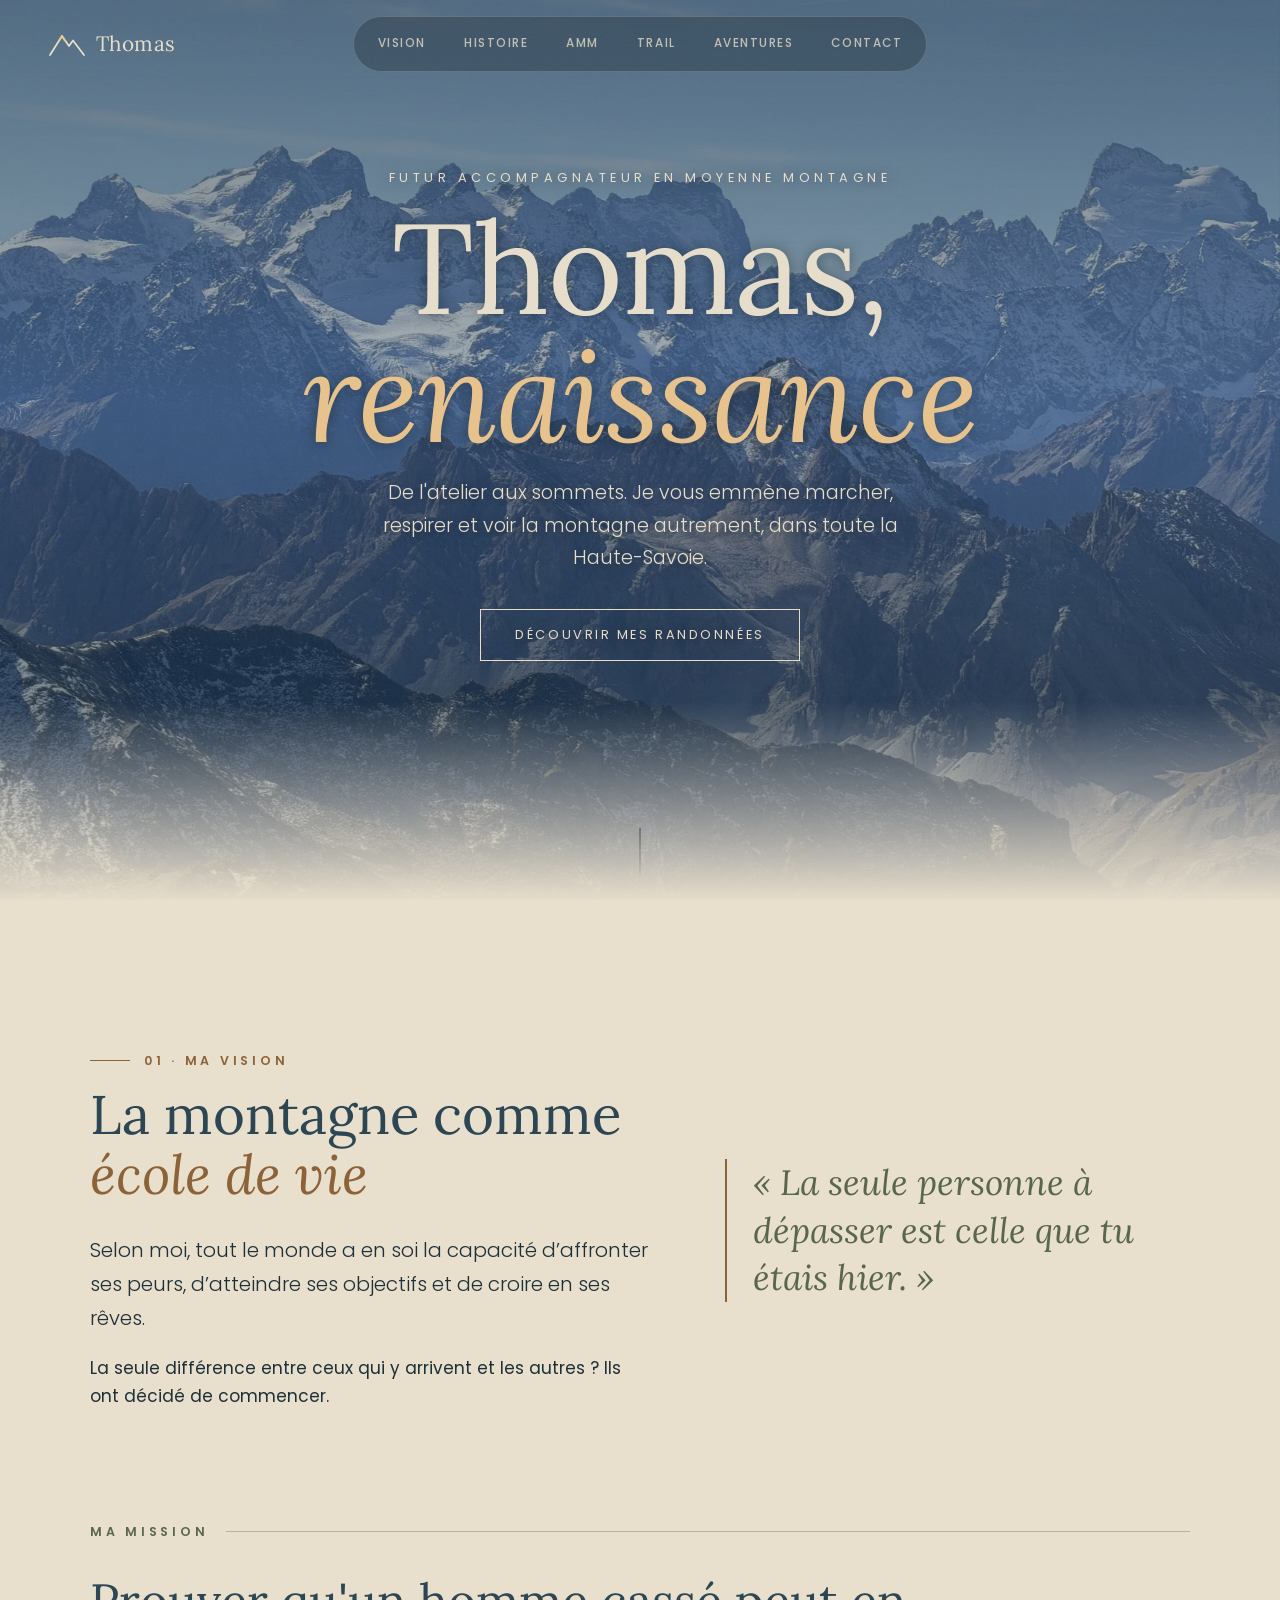
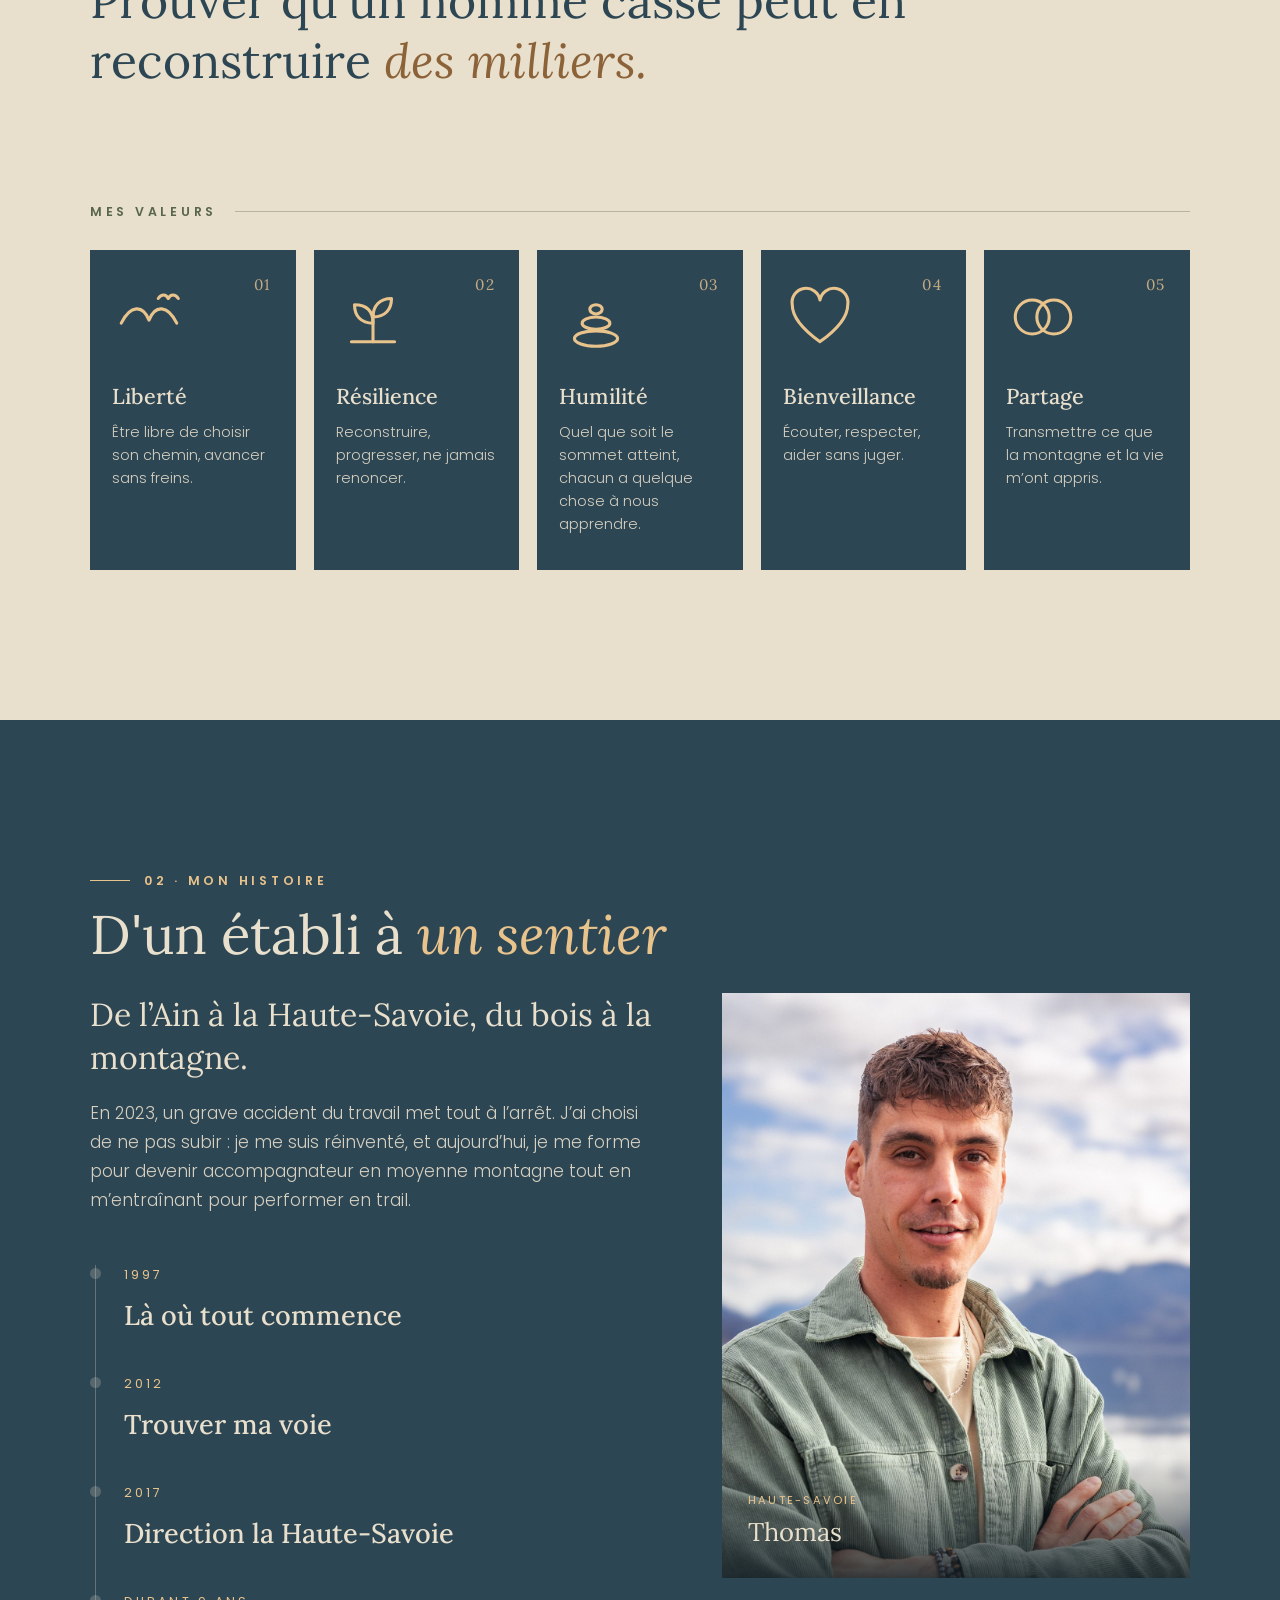
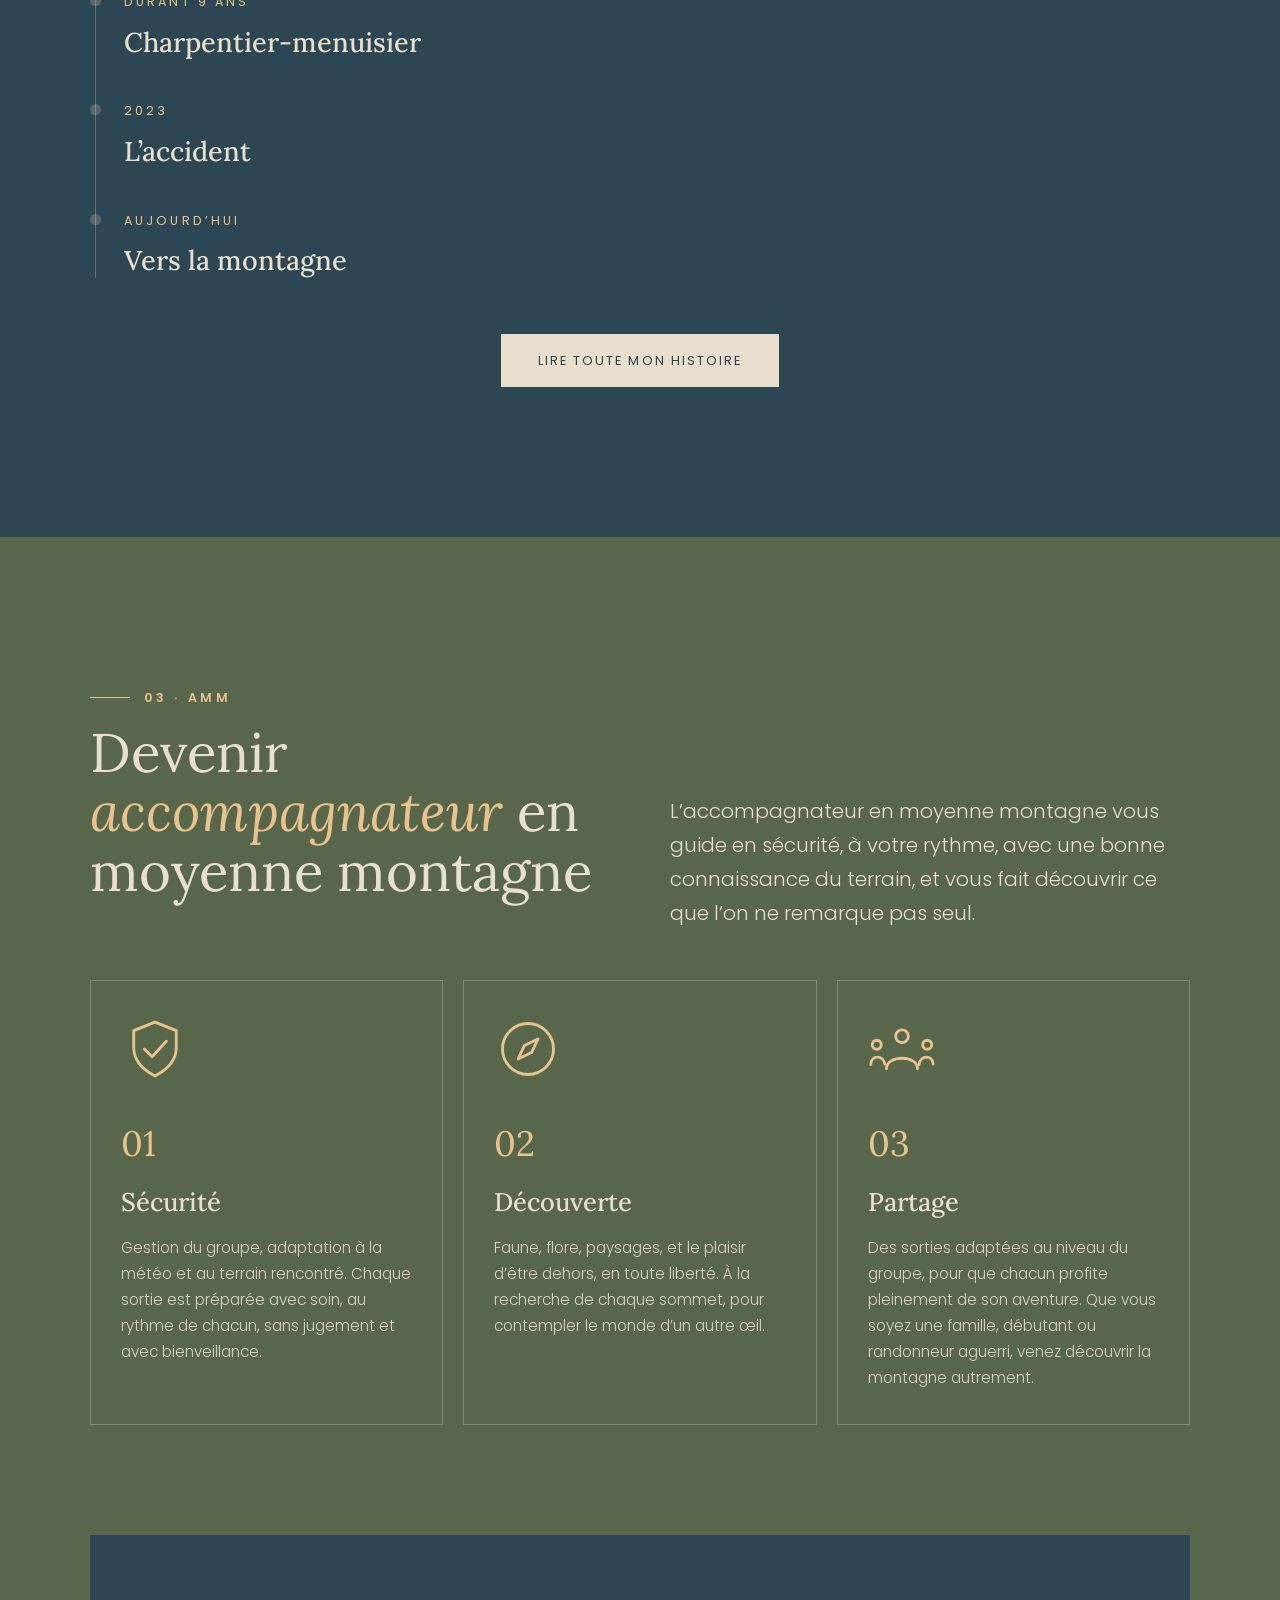
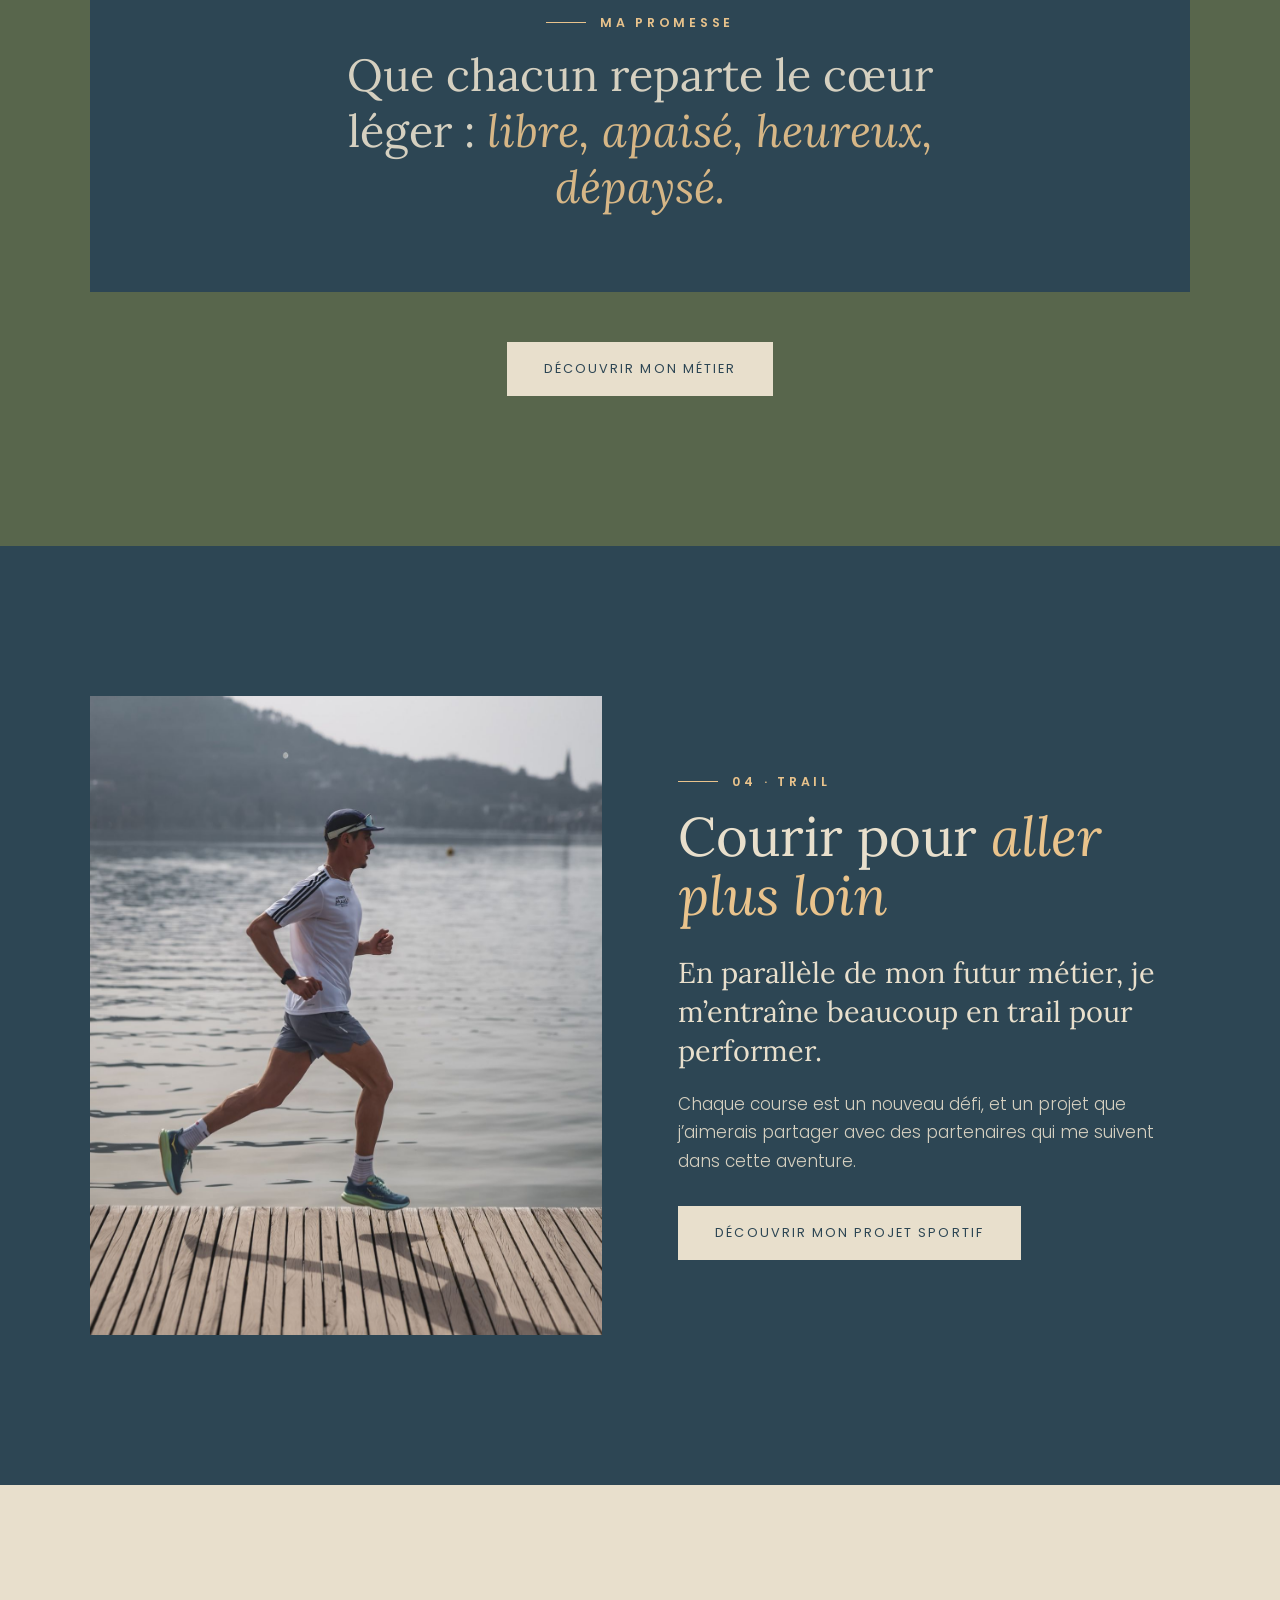
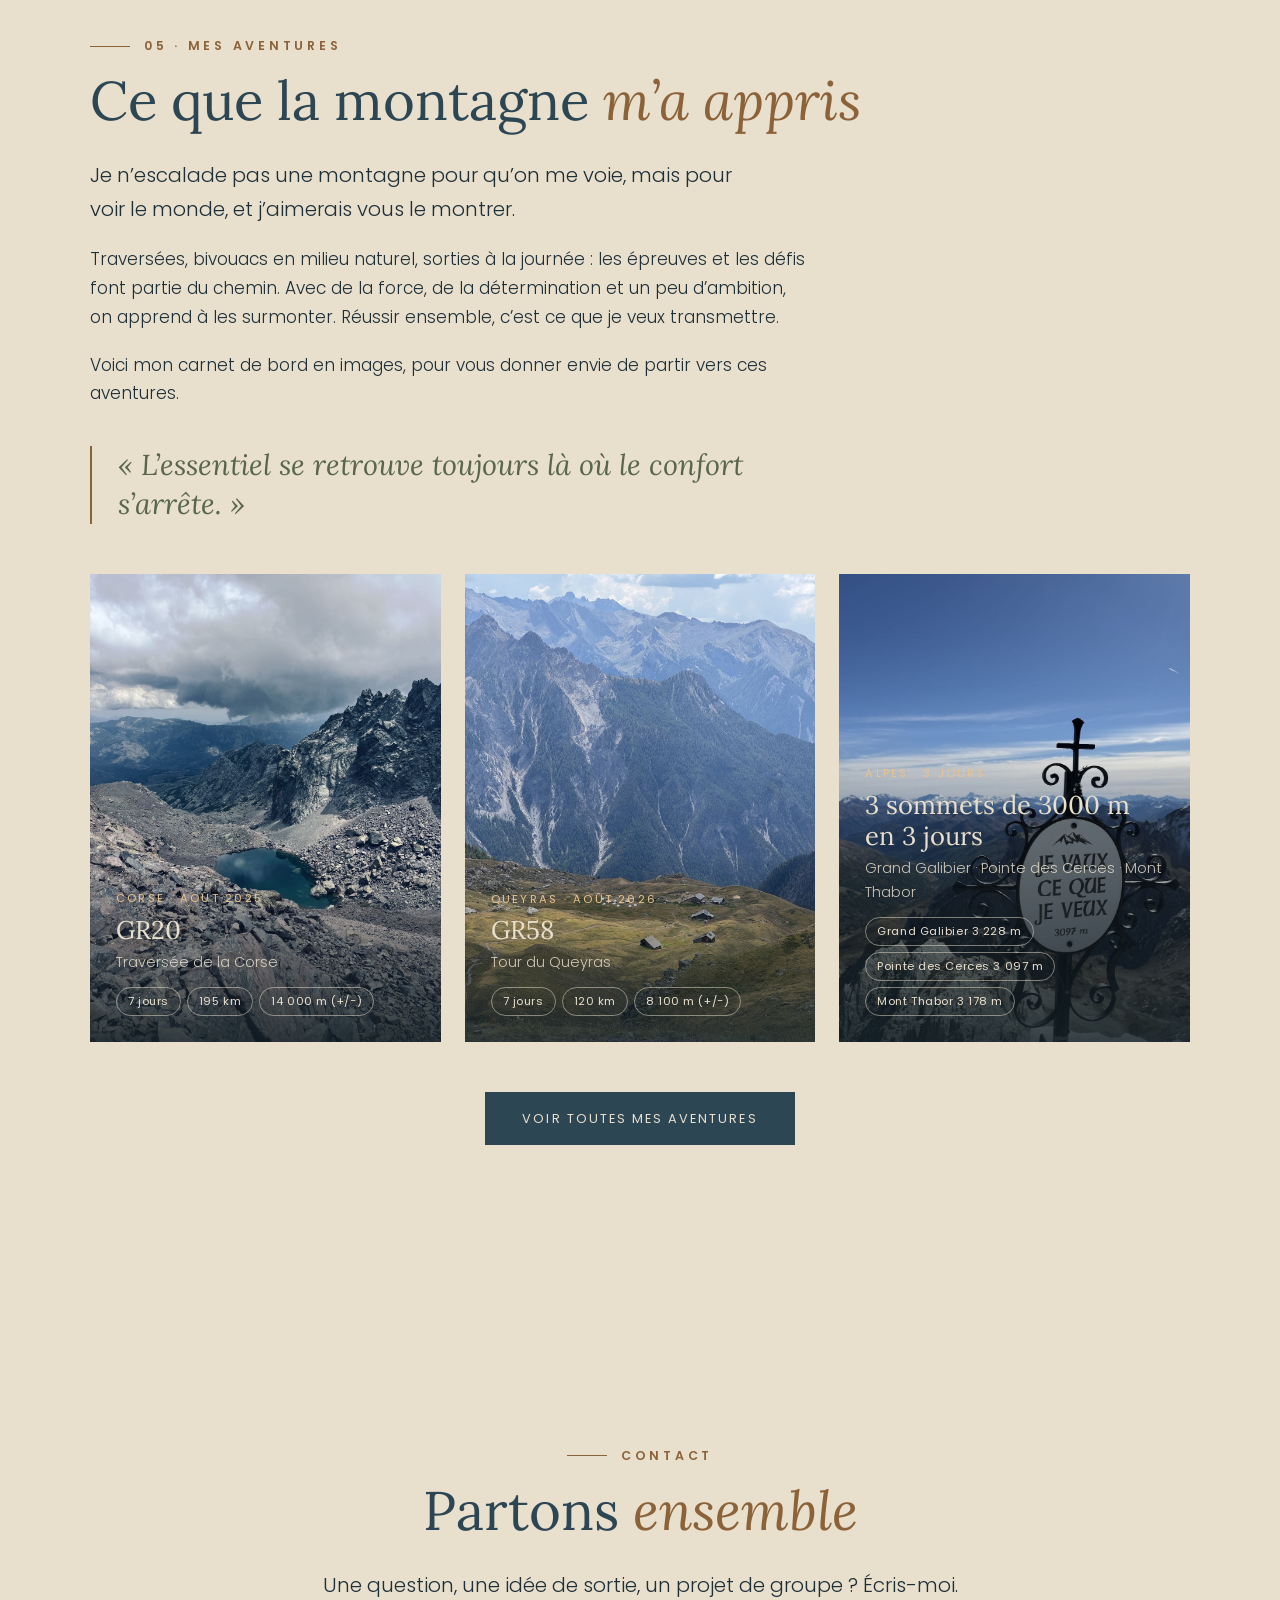
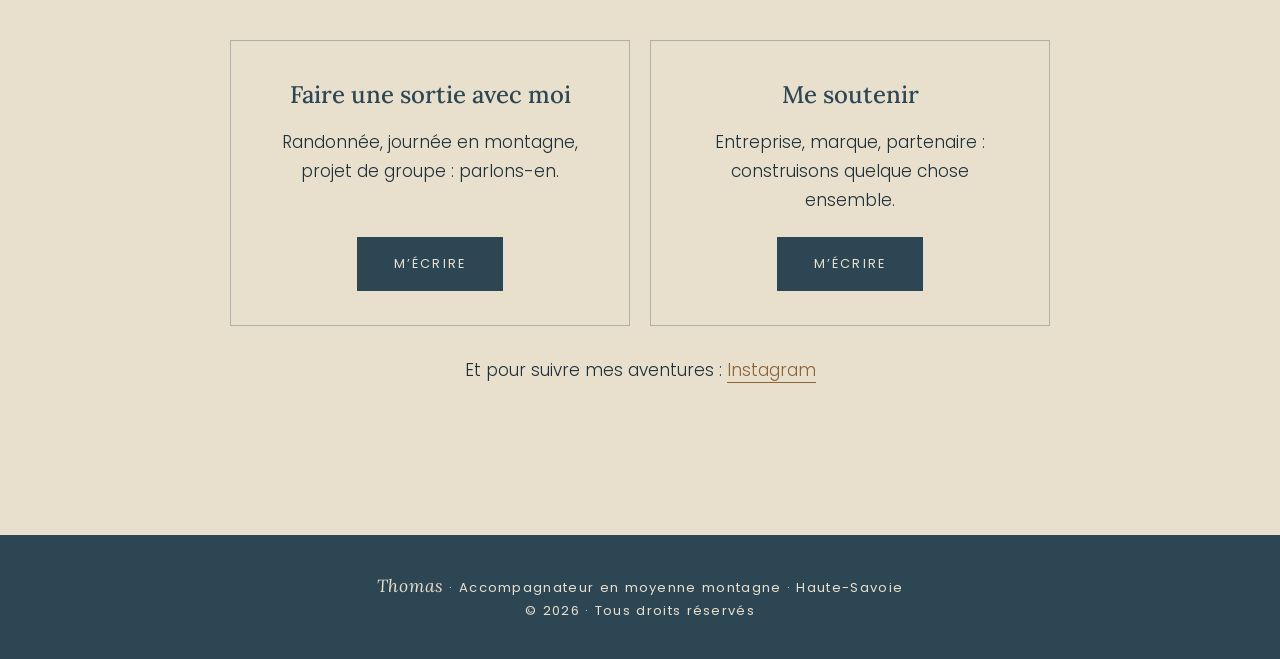
==== index.html @ 1a727921 "Titre étape 1997 : Là où tout commence Co-Authored-By: Claude Sonnet 5.5 <noreply@anthropic.com> Cla" ====
<!doctype html>
<html lang="fr">
<head>
<meta charset="utf-8">
<meta name="viewport" content="width=device-width, initial-scale=1">
<title>Thomas — Accompagnateur en moyenne montagne</title>
<meta name="description" content="Thomas, futur accompagnateur en moyenne montagne en Haute-Savoie. Randonnées, aventures et renaissance.">
<link rel="preconnect" href="https://fonts.googleapis.com">
<link rel="preconnect" href="https://fonts.gstatic.com" crossorigin>
<link href="https://fonts.googleapis.com/css2?family=Lora:ital,wght@0,400;0,500;1,400&family=Poppins:wght@300;400;500;600&display=swap" rel="stylesheet">
<link rel="stylesheet" href="css/style.css">
</head>
<body>

<!-- ============ MENU / SOMMAIRE ============ -->
<nav id="nav">
  <a href="#accueil" class="logo" aria-label="Thomas, retour à l'accueil">
    <svg viewBox="0 0 38 28" fill="none" stroke="currentColor" stroke-width="1.8" stroke-linecap="round" stroke-linejoin="round" aria-hidden="true">
      <path d="M2 25 L14 6 L21 16 L25 10.5 L36 25"/>
      <path class="tip" d="M11.4 10.2 L14 6 L16.6 10.2"/>
    </svg>
    <span>Thomas</span>
  </a>
  <button class="burger" id="burger" aria-label="Menu"><span></span><span></span><span></span></button>
  <ul class="menu" id="menu">
    <li><a href="#vision" data-section="vision">Vision</a></li>
    <li><a href="histoire.html" data-section="histoire">Histoire</a></li>
    <li><a href="amm.html" data-section="projet">AMM</a></li>
    <li><a href="trail.html" data-section="trail">Trail</a></li>
    <li><a href="aventures.html" data-section="aventures">Aventures</a></li>
    <li><a href="#contact" data-section="contact">Contact</a></li>
    <li class="peak" id="peak" aria-hidden="true"></li>
  </ul>
</nav>

<!-- ============ ACCUEIL ============ -->
<header class="hero" id="accueil">
  <!-- Photo de fond. Pour une vidéo à la place : remplace la ligne <img> par
       <video class="hero-media" src="assets/videos/hero.mp4" autoplay muted loop playsinline></video> -->
  <img class="hero-media" id="heroMedia" src="assets/images/hero.jpg" alt="Panorama de montagnes enneigées sous un ciel clair">
  <div class="hero-veil"></div>

  <div class="hero-text">
    <span class="kicker">Futur Accompagnateur en moyenne montagne</span>
    <h1>Thomas,<br><em>renaissance</em></h1>
    <p class="sub">De l'atelier aux sommets. Je vous emmène marcher, respirer et voir la montagne autrement, dans toute la Haute-Savoie.</p>
    <a href="#projet" class="cta">Découvrir mes randonnées</a>
  </div>
  <div class="scroll-hint"></div>
</header>

<!-- ============ MA VISION ============ -->
<section id="vision">
  <div class="wrap">

    <!-- Introduction + devise -->
    <div class="vision-grid">
      <div class="reveal">
        <div class="eyebrow">01 · Ma vision</div>
        <h2>La montagne comme <em>école de vie</em></h2>
        <p class="lead">Selon moi, tout le monde a en soi la capacité d’affronter ses peurs, d’atteindre ses objectifs et de croire en ses rêves.</p>
        <p>La seule différence entre ceux qui y arrivent et les autres ? Ils ont décidé de commencer.</p>
      </div>
      <div class="reveal">
        <p class="quote">«&nbsp;La seule personne à dépasser est celle que tu étais hier.&nbsp;»</p>
        <!-- Ancienne citation, mise de côté (à remettre si tu veux) :
             «&nbsp;Le lâche ne commence jamais, le faible ne termine jamais et le gagnant n’abandonne jamais.&nbsp;» -->
      </div>
    </div>

    <!-- Ma mission -->
    <h3 class="sub-title reveal"><span>Ma mission</span></h3>
    <p class="mission-1 reveal">Prouver qu'un homme cassé peut en reconstruire <em>des milliers.</em></p>

    <!-- Mes valeurs -->
    <h3 class="sub-title reveal"><span>Mes valeurs</span></h3>
        <div class="valeurs">
      <div class="valeur v-liberte reveal"><span class="v-num">01</span><svg class="v-icon" viewBox="0 0 48 48" fill="none" stroke="currentColor" stroke-width="2" stroke-linecap="round" stroke-linejoin="round" aria-hidden="true"><path pathLength="1" d="M6 28 C12 16 20 16 24 26 C28 16 36 16 42 28"/><path pathLength="1" d="M30 12 C32 9 35 9 36.5 12 C38 9 41 9 43 12"/></svg><b>Liberté</b><p>Être libre de choisir son chemin, avancer sans freins.</p></div>
      <div class="valeur v-resilience reveal"><span class="v-num">02</span><svg class="v-icon" viewBox="0 0 48 48" fill="none" stroke="currentColor" stroke-width="2" stroke-linecap="round" stroke-linejoin="round" aria-hidden="true"><path pathLength="1" d="M10 40 H38"/><path pathLength="1" d="M24 40 V22"/><path pathLength="1" d="M24 28 C16 28 12 23 12 16 C20 16 24 20 24 28"/><path pathLength="1" d="M24 24 C24 17 28 12 36 12 C36 19 32 24 24 24"/></svg><b>Résilience</b><p>Reconstruire, progresser, ne jamais renoncer.</p></div>
      <div class="valeur v-humilite reveal"><span class="v-num">03</span><svg class="v-icon" viewBox="0 0 48 48" fill="none" stroke="currentColor" stroke-width="2" stroke-linecap="round" stroke-linejoin="round" aria-hidden="true"><path pathLength="1" d="M10 38 a14 5 0 1 0 28 0 a14 5 0 1 0 -28 0"/><path pathLength="1" d="M15 28 a9 4 0 1 0 18 0 a9 4 0 1 0 -18 0"/><path pathLength="1" d="M20 19 a4 3 0 1 0 8 0 a4 3 0 1 0 -8 0"/></svg><b>Humilité</b><p>Quel que soit le sommet atteint, chacun a quelque chose à nous apprendre.</p></div>
      <div class="valeur v-bienveillance reveal"><span class="v-num">04</span><svg class="v-icon" viewBox="0 0 48 48" fill="none" stroke="currentColor" stroke-width="2" stroke-linecap="round" stroke-linejoin="round" aria-hidden="true"><path pathLength="1" d="M24 40 C10 30 6 22 6 16 A9 9 0 0 1 24 13 A9 9 0 0 1 42 16 C42 22 38 30 24 40 Z"/></svg><b>Bienveillance</b><p>Écouter, respecter, aider sans juger.</p></div>
      <div class="valeur v-partage reveal"><span class="v-num">05</span><svg class="v-icon" viewBox="0 0 48 48" fill="none" stroke="currentColor" stroke-width="2" stroke-linecap="round" stroke-linejoin="round" aria-hidden="true"><path pathLength="1" d="M6 24 a11 11 0 1 0 22 0 a11 11 0 1 0 -22 0"/><path pathLength="1" d="M20 24 a11 11 0 1 0 22 0 a11 11 0 1 0 -22 0"/></svg><b>Partage</b><p>Transmettre ce que la montagne et la vie m’ont appris.</p></div>
    </div>

  </div>
</section>

<!-- ============ MON HISTOIRE ============ -->
<section id="histoire">
  <div class="wrap">
    <div class="reveal">
      <div class="eyebrow">02 · Mon histoire</div>
      <h2>D'un établi à <em>un sentier</em></h2>
    </div>
    <div class="hist-grid hist-intro-grid">
      <div>
      <div class="hist-intro reveal">
        <p class="lead">De l’Ain à la Haute-Savoie, du bois à la montagne.</p>
        <p>En 2023, un grave accident du travail met tout à l’arrêt. J’ai choisi de ne pas subir : je me suis réinventé, et aujourd’hui, je me forme pour devenir accompagnateur en moyenne montagne tout en m’entraînant pour performer en trail.</p>
      </div>
    <div class="timeline compact" id="timeline">
      <div class="tl-line" aria-hidden="true"><span class="tl-fill" id="tlFill"></span><span class="tl-orb" id="tlOrb"></span></div>
      <div class="step reveal"><span class="date">1997</span><h3>Là où tout commence</h3></div>
      <div class="step reveal"><span class="date">2012</span><h3>Trouver ma voie</h3></div>
      <div class="step reveal"><span class="date">2017</span><h3>Direction la Haute-Savoie</h3></div>
      <div class="step reveal"><span class="date">Durant 9 ans</span><h3>Charpentier-menuisier</h3></div>
      <div class="step reveal"><span class="date">2023</span><h3>L’accident</h3></div>
      <div class="step reveal"><span class="date">Aujourd’hui</span><h3>Vers la montagne</h3></div>
    </div>
      </div>
      <div class="reveal">
        <div class="card c1" style="aspect-ratio:4/5;cursor:default">
          <div class="ph c1"><img src="assets/images/portrait.jpg" alt="Portrait de Thomas, bras croisés, avec les montagnes en arrière-plan" loading="lazy"></div>
          <div class="info"><small>Haute-Savoie</small><h3>Thomas</h3></div>
        </div>
      </div>
    </div>

    <div class="section-cta reveal"><a class="btn light" href="histoire.html">Lire toute mon histoire</a></div>
  </div>
</section>

<!-- ============ MON PROJET AMM ============ -->
<section id="projet">
  <div class="wrap">
    <div class="projet-top">
      <div class="reveal">
        <div class="eyebrow">03 · AMM</div>
        <h2>Devenir <em>accompagnateur</em> en moyenne montagne</h2>
      </div>
      <p class="reveal lead">L’accompagnateur en moyenne montagne vous guide en sécurité, à votre rythme, avec une bonne connaissance du terrain, et vous fait découvrir ce que l’on ne remarque pas seul.</p>
    </div>
    <div class="pillars">
      <div class="pillar p-securite reveal"><svg class="p-icon" viewBox="0 0 48 48" fill="none" stroke="currentColor" stroke-width="2" stroke-linecap="round" stroke-linejoin="round" aria-hidden="true"><path pathLength="1" d="M24 5 L39 11 V23 C39 33 32 39 24 43 C16 39 9 33 9 23 V11 Z"/><path pathLength="1" d="M16.5 24 L22 29.5 L32 18.5"/></svg><b>01</b><h3>Sécurité</h3><p>Gestion du groupe, adaptation à la météo et au terrain rencontré. Chaque sortie est préparée avec soin, au rythme de chacun, sans jugement et avec bienveillance.</p></div>
      <div class="pillar p-decouverte reveal"><svg class="p-icon" viewBox="0 0 48 48" fill="none" stroke="currentColor" stroke-width="2" stroke-linecap="round" stroke-linejoin="round" aria-hidden="true"><path pathLength="1" d="M6 24 a18 18 0 1 0 36 0 a18 18 0 1 0 -36 0"/><g class="needle"><path pathLength="1" d="M31 17 L26.5 26.5 L17 31 L21.5 21.5 Z"/></g></svg><b>02</b><h3>Découverte</h3><p>Faune, flore, paysages, et le plaisir d’être dehors, en toute liberté. À la recherche de chaque sommet, pour contempler le monde d’un autre œil.</p></div>
      <div class="pillar p-partage reveal"><svg class="p-icon" viewBox="0 0 48 48" fill="none" stroke="currentColor" stroke-width="2" stroke-linecap="round" stroke-linejoin="round" aria-hidden="true"><path pathLength="1" class="side l" d="M3 21 a3.2 3.2 0 1 0 6.4 0 a3.2 3.2 0 1 0 -6.4 0"/><path pathLength="1" class="side l" d="M2 35 C2 28 11 28 12 35"/><path pathLength="1" class="side r" d="M38.6 21 a3.2 3.2 0 1 0 6.4 0 a3.2 3.2 0 1 0 -6.4 0"/><path pathLength="1" class="side r" d="M36 35 C37 28 46 28 46 35"/><path pathLength="1" d="M19.5 15 a4.5 4.5 0 1 0 9 0 a4.5 4.5 0 1 0 -9 0"/><path pathLength="1" d="M13 38 C13 28 35 28 35 38"/></svg><b>03</b><h3>Partage</h3><p>Des sorties adaptées au niveau du groupe, pour que chacun profite pleinement de son aventure. Que vous soyez une famille, débutant ou randonneur aguerri, venez découvrir la montagne autrement.</p></div>
    </div>

    <!-- Ma promesse (une phrase ; version complète sur la page AMM) -->
    <div class="promesse reveal">
      <div class="eyebrow">Ma promesse</div>
      <p class="promesse-lead">Que chacun reparte le cœur léger : <em>libre, apaisé, heureux, dépaysé.</em></p>
    </div>

    <div class="section-cta reveal"><a class="btn light" href="amm.html">Découvrir mon métier</a></div>
  </div>
</section>

<!-- ============ TRAIL ============ -->
<section id="trail">
  <div class="wrap trail-grid">
    <div class="trail-photo reveal">
      <div class="ph c2"><img src="assets/images/trail-ponton-clair.jpg" alt="Thomas court sur un ponton au bord du lac d’Annecy" loading="lazy" style="object-position:50% 40%"></div>
    </div>
    <div class="trail-text reveal">
      <div class="eyebrow">04 · Trail</div>
      <h2>Courir pour <em>aller plus loin</em></h2>
      <!-- ✏️ Titre et texte provisoires : à remplacer par tes mots -->
      <p class="lead">En parallèle de mon futur métier, je m’entraîne beaucoup en trail pour performer.</p>
      <p>Chaque course est un nouveau défi, et un projet que j’aimerais partager avec des partenaires qui me suivent dans cette aventure.</p>
      <a class="btn light" href="trail.html">Découvrir mon projet sportif</a>
    </div>
  </div>
</section>

<!-- ============ MES AVENTURES ============ -->
<section id="aventures">
  <div class="wrap">
    <div class="reveal">
      <div class="eyebrow">05 · Mes aventures</div>
      <h2>Ce que la montagne <em>m’a appris</em></h2>
      <p class="lead">Je n’escalade pas une montagne pour qu’on me voie, mais pour voir le monde, et j’aimerais vous le montrer.</p>
      <p class="adv-text">Traversées, bivouacs en milieu naturel, sorties à la journée : les épreuves et les défis font partie du chemin. Avec de la force, de la détermination et un peu d’ambition, on apprend à les surmonter. Réussir ensemble, c’est ce que je veux transmettre.</p>
      <p class="adv-text">Voici mon carnet de bord en images, pour vous donner envie de partir vers ces aventures.</p>
      <p class="quote adv-quote">«&nbsp;L’essentiel se retrouve toujours là où le confort s’arrête.&nbsp;»</p>
    </div>
    <!-- Les 3 aventures phares (les autres sont sur la page « Toutes mes aventures ») -->
    <div class="cards">
      <a class="card reveal" href="aventures/gr20.html" data-type="itinerance">
        <div class="ph c1"><img src="assets/images/aventures/gr20/couverture.jpg" alt="GR20" loading="lazy" style="object-position:50% 45%"></div>
        <div class="info"><small>Corse · août 2025</small><h3>GR20</h3><p>Traversée de la Corse</p><div class="chips"><span>7 jours</span><span>195 km</span><span>14 000 m (+/−)</span></div></div>
      </a>
      <a class="card reveal" href="aventures/gr58.html" data-type="itinerance">
        <div class="ph c2"><img src="assets/images/aventures/gr58/couverture.jpg" alt="GR58" loading="lazy" style="object-position:50% 55%"></div>
        <div class="info"><small>Queyras · août 2026</small><h3>GR58</h3><p>Tour du Queyras</p><div class="chips"><span>7 jours</span><span>120 km</span><span>8 100 m (+/−)</span></div></div>
      </a>
      <a class="card reveal" href="aventures/3-sommets.html" data-type="sommets">
        <div class="ph c3"><img src="assets/images/aventures/3-sommets/couverture.jpg" alt="3 sommets de 3000 m en 3 jours" loading="lazy" style="object-position:50% 38%"></div>
        <div class="info"><small>Alpes · 3 jours</small><h3>3 sommets de 3000 m en 3 jours</h3><p>Grand Galibier · Pointe des Cerces · Mont Thabor</p><div class="chips"><span>Grand Galibier 3 228 m</span><span>Pointe des Cerces 3 097 m</span><span>Mont Thabor 3 178 m</span></div></div>
      </a>
    </div>
    <div class="section-cta reveal"><a class="btn" href="aventures.html">Voir toutes mes aventures</a></div>
  </div>
</section>

<!-- ============ CONTACT ============ -->
<section id="contact">
  <div class="wrap reveal">
    <div class="eyebrow">Contact</div>
    <h2>Partons <em>ensemble</em></h2>
    <p class="lead" style="margin-inline:auto">Une question, une idée de sortie, un projet de groupe ? Écris-moi.</p>
    <div class="contact-cards">
      <div class="contact-card">
        <h3>Faire une sortie avec moi</h3>
        <p>Randonnée, journée en montagne, projet de groupe : parlons-en.</p>
        <a class="btn" href="mailto:contact@thomasbouchard.com?subject=Sortie%20en%20montagne">M’écrire</a>
      </div>
      <div class="contact-card">
        <h3>Me soutenir</h3>
        <p>Entreprise, marque, partenaire : construisons quelque chose ensemble.</p>
        <a class="btn" href="mailto:contact@thomasbouchard.com?subject=Partenariat">M’écrire</a>
      </div>
    </div>
    <p class="contact-insta">Et pour suivre mes aventures : <a href="https://www.instagram.com/lhomme_au_bas/" target="_blank" rel="noopener">Instagram</a></p>
  </div>
</section>

<footer>
  <em>Thomas</em> · Accompagnateur en moyenne montagne · Haute-Savoie<br>
  © <span id="year"></span> · Tous droits réservés
</footer>

<script src="js/script.js"></script>
</body>
</html>
---- css/style.css ----
/* ============ CHARTE GRAPHIQUE ============ */
:root{
  --sable:#E8DFCC;   /* fond clair */
  --nuit:#2D4654;    /* bleu profond */
  --mousse:#58664C;  /* vert mousse */
  --terre:#8C6239;   /* brun terre */
  --encre:#1d2f38;   /* texte sombre dérivé du bleu */
  --serif:'Lora',Georgia,serif;   /* titres */
  --sans:'Poppins',system-ui,sans-serif;   /* textes */
  --hero-photo:.78;   /* transparence de la photo d'accueil : 1 = opaque, 0.5 = très transparente */
}
*{box-sizing:border-box;margin:0;padding:0}
html{scroll-behavior:smooth;scroll-padding-top:70px}
body{font-family:var(--sans);background:var(--sable);color:var(--encre);line-height:1.7;font-size:17px;overflow-x:hidden}
img,video{max-width:100%;display:block}
a{color:inherit}
.wrap{width:min(1100px,100% - 40px);margin-inline:auto}

/* grain léger sur toute la page */
body::after{content:"";position:fixed;inset:0;pointer-events:none;z-index:99;opacity:.07;
  background-image:url("data:image/svg+xml;utf8,<svg xmlns='http://www.w3.org/2000/svg' width='160' height='160'><filter id='n'><feTurbulence type='fractalNoise' baseFrequency='.9' numOctaves='2'/></filter><rect width='100%' height='100%' filter='url(%23n)'/></svg>")}

/* ============ NAVIGATION ============ */
nav{position:fixed;top:0;left:0;right:0;z-index:50;display:grid;grid-template-columns:1fr auto 1fr;align-items:center;
  padding:16px clamp(20px,4vw,48px);transition:padding .4s;color:var(--sable)}
/* fond de la barre (apparaît quand on fait défiler) */
nav::before{content:"";position:absolute;inset:0;z-index:-1;background:rgba(45,70,84,.95);backdrop-filter:blur(8px);
  box-shadow:0 2px 20px rgba(0,0,0,.15);opacity:0;transition:opacity .4s}
nav.scrolled::before{opacity:1}
nav.scrolled{padding-block:10px}

/* Logo : symbole de montagne + nom */
.logo{justify-self:start;display:inline-flex;align-items:center;gap:10px;font-family:var(--serif);font-size:1.3rem;text-decoration:none;letter-spacing:.02em}
.logo svg{width:38px;height:28px;overflow:visible;transition:transform .4s}
.logo .tip{stroke:#e9c38c}
.logo:hover svg{transform:translateY(-2px)}

/* Sommaire en capsule */
.menu{position:relative;display:flex;gap:2px;list-style:none;padding:6px;border-radius:99px;
  background:rgba(29,47,56,.38);backdrop-filter:blur(10px);border:1px solid rgba(232,223,204,.22);
  transition:background .4s,border-color .4s}
nav.scrolled .menu{background:rgba(232,223,204,.08);border-color:rgba(232,223,204,.18)}
.menu a{display:block;text-decoration:none;font-size:.74rem;letter-spacing:.13em;text-transform:uppercase;font-weight:500;
  padding:10px 18px 12px;border-radius:99px;opacity:.78;transition:opacity .3s,color .3s}
.menu a:hover{opacity:1}
.menu a.active{opacity:1;color:#f3dcae}
/* Petit sommet doré qui glisse sous la rubrique active */
.peak{position:absolute;left:0;bottom:-1px;width:26px;height:11px;margin-left:-13px;pointer-events:none;
  background:#e9c38c;clip-path:polygon(0 100%,28% 30%,46% 62%,72% 0,100% 100%);
  opacity:0;transition:transform .55s cubic-bezier(.65,0,.35,1),opacity .35s}
.burger{display:none;background:none;border:0;color:inherit;cursor:pointer;width:32px;height:24px;position:relative;justify-self:end}
.burger span{position:absolute;left:0;right:0;height:2px;background:currentColor;transition:.3s}
.burger span:nth-child(1){top:4px}.burger span:nth-child(2){top:11px}.burger span:nth-child(3){top:18px}
.burger.open span:nth-child(1){top:11px;transform:rotate(45deg)}
.burger.open span:nth-child(2){opacity:0}
.burger.open span:nth-child(3){top:11px;transform:rotate(-45deg)}

/* ============ HERO ============ */
.hero{position:relative;height:100svh;min-height:600px;overflow:hidden;color:var(--sable);
  background:var(--nuit)}
/* Photo (ou vidéo) de fond de l'accueil */
.hero-media{position:absolute;left:0;top:-6%;width:100%;height:112%;object-fit:cover;opacity:var(--hero-photo);will-change:transform}
.hero-veil{position:absolute;inset:0;z-index:1;background:linear-gradient(180deg,rgba(29,47,56,.5) 0%,rgba(45,70,84,.25) 45%,rgba(29,47,56,.45) 80%,rgba(232,223,204,.0) 100%)}
.hero::after{content:"";position:absolute;left:0;right:0;bottom:0;height:22%;z-index:2;background:linear-gradient(180deg,rgba(232,223,204,0),var(--sable))}
.hero-text{position:relative;z-index:5;height:100%;display:flex;flex-direction:column;justify-content:center;align-items:center;text-align:center;padding:0 20px 8vh}
.hero-text{text-shadow:0 1px 14px rgba(20,32,38,.55)}
.kicker{font-size:.8rem;letter-spacing:.35em;text-transform:uppercase;opacity:0;animation:rise 1.2s .3s forwards}
.hero h1{font-family:var(--serif);font-weight:400;font-size:clamp(3.2rem,10vw,8rem);line-height:1;margin:14px 0 18px;
  opacity:0;animation:rise 1.4s .5s forwards;letter-spacing:-.01em}
.hero h1 em{font-style:italic;color:#e9c38c}
.hero p.sub{max-width:560px;font-size:clamp(1rem,2vw,1.2rem);font-weight:300;opacity:0;animation:rise 1.4s .8s forwards}
.cta{margin-top:34px;display:inline-block;padding:14px 34px;border:1px solid var(--sable);text-decoration:none;font-size:.8rem;letter-spacing:.2em;text-transform:uppercase;
  transition:.35s;opacity:0;animation:rise 1.4s 1.1s forwards}
.cta:hover{background:var(--sable);color:var(--nuit)}
.scroll-hint{position:absolute;bottom:22px;left:50%;translate:-50% 0;z-index:6;width:1px;height:50px;background:linear-gradient(var(--nuit),transparent);animation:pulse 2s infinite}
@keyframes rise{from{opacity:0;transform:translateY(30px)}to{opacity:1;transform:none}}
@keyframes pulse{0%,100%{opacity:.3}50%{opacity:1}}

/* ============ SECTIONS ============ */
section{padding:clamp(80px,12vw,150px) 0;position:relative}
.eyebrow{font-size:.78rem;letter-spacing:.3em;text-transform:uppercase;color:var(--terre);font-weight:600;margin-bottom:14px;display:flex;align-items:center;gap:14px}
.eyebrow::before{content:"";width:40px;height:1px;background:currentColor}
h2{font-family:var(--serif);font-weight:400;font-size:clamp(2rem,4.3vw,3.4rem);line-height:1.1;margin-bottom:28px;color:var(--nuit)}
h2 em{font-style:italic;color:var(--terre)}
p+p{margin-top:1.1em}
.lead{font-size:1.25rem;font-weight:300;max-width:680px}

/* Vision */
#vision{background:var(--sable)}
.values{display:flex;flex-wrap:wrap;gap:10px}
.values span{padding:9px 22px;border:1px solid var(--mousse);color:var(--mousse);border-radius:99px;font-size:.88rem;letter-spacing:.06em;transition:.3s}
.values span:hover{background:var(--mousse);color:var(--sable)}

.vision-grid{display:grid;grid-template-columns:1.2fr 1fr;gap:clamp(30px,6vw,90px);align-items:center}
.quote{font-family:var(--serif);font-style:italic;font-weight:400;font-size:clamp(1.5rem,3vw,2.2rem);line-height:1.35;color:var(--mousse);
  border-left:2px solid var(--terre);padding-left:26px}

/* Mission */
.mission-1{font-family:var(--serif);font-size:clamp(1.7rem,4vw,3rem);line-height:1.25;color:var(--nuit);max-width:900px}
.mission-1 em{font-style:italic;color:var(--terre)}

/* Titres de sous-parties */
.sub-title{margin:clamp(70px,9vw,110px) 0 28px;font-family:var(--sans);font-weight:600;font-size:.78rem;letter-spacing:.3em;text-transform:uppercase;color:var(--mousse);
  display:flex;align-items:center;gap:18px}
.sub-title::after{content:"";flex:1;height:1px;background:rgba(88,102,76,.35)}

/* Valeurs : cartes sombres avec icône qui se trace */
.valeurs{display:grid;grid-template-columns:repeat(auto-fit,minmax(200px,1fr));gap:18px}
.valeur{position:relative;overflow:hidden;background:var(--nuit);color:var(--sable);padding:30px 22px 34px;min-height:280px;display:flex;flex-direction:column}
.valeur::before{content:"";position:absolute;inset:0;z-index:0;background:linear-gradient(180deg,var(--terre),#6d4a29);
  transform:scaleY(0);transform-origin:bottom;transition:transform .55s cubic-bezier(.65,0,.35,1)}
.valeur:nth-child(even)::before{background:linear-gradient(180deg,var(--mousse),#43503a)}
.valeur:hover::before{transform:scaleY(1)}
.valeur>*{position:relative;z-index:1}
.valeur.reveal.in{transition:transform .45s,opacity 1s}
.valeur.reveal.in:hover{transform:translateY(-8px)}
.v-num{position:absolute!important;top:22px;right:24px;font-family:var(--serif);font-size:.95rem;letter-spacing:.1em;color:#e9c38c;opacity:.8}
.v-icon{width:74px;height:74px;color:#e9c38c;margin-bottom:30px;overflow:visible;transition:color .4s}
.v-icon path{stroke-dasharray:1;stroke-dashoffset:1;transition:stroke-dashoffset 1.6s cubic-bezier(.45,0,.2,1) .25s,transform .6s}
.valeur.in .v-icon path{stroke-dashoffset:0}
.valeur:nth-child(2) .v-icon path{transition-delay:.45s,0s}.valeur:nth-child(3) .v-icon path{transition-delay:.65s,0s}
.valeur:nth-child(4) .v-icon path{transition-delay:.85s,0s}.valeur:nth-child(5) .v-icon path{transition-delay:1.05s,0s}
.valeur:hover .v-icon{color:var(--sable)}
.valeur b{display:block;font-family:var(--serif);font-weight:500;font-size:1.35rem;line-height:1.15;margin:0 0 12px}
.valeur p{font-size:.9rem;line-height:1.6;font-weight:300;opacity:.9}
/* un petit mouvement propre à chaque icône au survol */
.v-icon path{transform-box:fill-box;transform-origin:center}
.v-liberte:hover .v-icon{animation:flap 1.1s ease-in-out infinite}
.v-resilience:hover .v-icon{animation:grow 1.2s ease-out}
.v-humilite:hover .v-icon path:nth-child(1){transform:translateY(2px)}
.v-humilite:hover .v-icon path:nth-child(2){transform:translateY(-3px)}
.v-humilite:hover .v-icon path:nth-child(3){transform:translateY(-8px)}
.v-bienveillance:hover .v-icon{animation:beat 1s ease-in-out infinite}
.v-partage:hover .v-icon path:nth-child(1){transform:translateX(5px)}
.v-partage:hover .v-icon path:nth-child(2){transform:translateX(-5px)}
@keyframes flap{0%,100%{transform:translate(0,0) rotate(0)}50%{transform:translate(5px,-6px) rotate(-6deg)}}
@keyframes grow{0%{transform:scale(.8) translateY(6px)}60%{transform:scale(1.12)}100%{transform:scale(1)}}
@keyframes beat{0%,100%{transform:scale(1)}25%{transform:scale(1.14)}50%{transform:scale(1)}70%{transform:scale(1.08)}}

/* Promesse */
.promesse{margin-top:clamp(70px,9vw,110px);background:var(--nuit);color:var(--sable);padding:clamp(36px,6vw,80px);text-align:center}
.promesse .eyebrow{justify-content:center;color:#e9c38c}
.promesse-lead{font-family:var(--serif);font-size:clamp(1.6rem,3.6vw,2.8rem);line-height:1.25;max-width:800px;margin:0 auto 22px}
.promesse-lead em{font-style:italic;color:#e9c38c}
.promesse p:last-child{max-width:640px;margin:0 auto;font-weight:300;opacity:.9}

/* Histoire */
#histoire{background:var(--nuit);color:var(--sable)}
#histoire h2{color:var(--sable)}#histoire h2 em{color:#e9c38c}#histoire .eyebrow{color:#e9c38c}
.timeline{position:relative;margin-top:60px;padding-left:34px}
.timeline::before{content:"";position:absolute;left:5px;top:6px;bottom:6px;width:1px;background:rgba(232,223,204,.3)}
.step{position:relative;padding-bottom:46px}
/* Barre de progression : se remplit en doré pendant la lecture */
.tl-line{position:absolute;left:5px;top:6px;bottom:6px;width:1px;pointer-events:none}
.tl-fill{position:absolute;left:0;top:0;width:2px;margin-left:-.5px;height:0;background:linear-gradient(180deg,rgba(233,195,140,.2),#e9c38c)}
.tl-orb{position:absolute;left:50%;top:0;width:13px;height:13px;margin:-6.5px 0 0 -6.5px;border-radius:50%;background:#f6dfae;
  box-shadow:0 0 0 5px rgba(233,195,140,.22),0 0 22px 4px rgba(233,195,140,.55);transform:scale(var(--orb-scale,1));opacity:0;transition:opacity .4s}
.timeline.live .tl-orb{opacity:1}
.step::before{content:"";position:absolute;left:-34px;top:9px;width:11px;height:11px;border-radius:50%;background:rgba(232,223,204,.22);
  transition:background .5s,box-shadow .5s,transform .5s}
.step.passed::before{background:var(--terre);box-shadow:0 0 0 5px rgba(140,98,57,.25)}
.step.current::before{background:#e9c38c;transform:scale(1.55);box-shadow:0 0 0 6px rgba(233,195,140,.22),0 0 20px rgba(233,195,140,.6)}
.step h3{transition:color .5s}
.step.current h3{color:#f6dfae}
.step .date{font-size:.78rem;letter-spacing:.25em;text-transform:uppercase;color:#e9c38c}
.step h3{font-family:var(--serif);font-weight:500;font-size:1.7rem;margin:4px 0 8px}
.step p{max-width:620px;opacity:.88;font-weight:300}
.step:last-child{padding-bottom:0}
.hist-grid{display:grid;grid-template-columns:1.1fr .9fr;gap:60px;align-items:start}

#histoire .sub-title{color:#e9c38c}
#histoire .sub-title::after{background:rgba(232,223,204,.25)}
#histoire .values span{border-color:rgba(232,223,204,.5);color:var(--sable)}
#histoire .values span:hover{background:var(--sable);color:var(--nuit)}

/* Aventures */
#aventures{background:var(--sable)}
.cards{display:grid;grid-template-columns:repeat(3,1fr);gap:24px;margin-top:50px}
.card{position:relative;aspect-ratio:3/4;overflow:hidden;background:var(--mousse);color:var(--sable);display:flex;align-items:flex-end;text-decoration:none;
  transition:transform .5s}
.card:hover{transform:translateY(-6px)}
.card .ph{position:absolute;inset:0;transition:transform .8s}
.card:hover .ph{transform:scale(1.07)}
.card .info{position:relative;z-index:2;padding:26px;width:100%;background:linear-gradient(transparent,rgba(20,32,38,.85))}
.card small{letter-spacing:.2em;text-transform:uppercase;font-size:.7rem;color:#e9c38c}
.card h3{font-family:var(--serif);font-weight:400;font-size:1.6rem;line-height:1.2;margin:4px 0}
.card p{font-size:.9rem;opacity:.85;font-weight:300}
/* Emplacement photo : remplace par <img src="assets/ma-photo.jpg" alt="..."> */
.ph{background:
  linear-gradient(180deg,transparent 40%,rgba(0,0,0,.25)),
  var(--bg,var(--mousse))}
.ph svg{position:absolute;inset:0;width:100%;height:100%}
.ph img{width:100%;height:100%;object-fit:cover;object-position:50% 22%;position:absolute;inset:0}
.c1{--bg:linear-gradient(165deg,#7a8d6c,#3a4b3a)}
.c2{--bg:linear-gradient(165deg,#6b8d9a,#2D4654)}
.c3{--bg:linear-gradient(165deg,#b98a56,#6a4524)}
.video-slot{margin-top:60px;position:relative;aspect-ratio:16/8;background:var(--nuit);overflow:hidden;display:grid;place-items:center;color:var(--sable);text-align:center}
.video-slot .play{width:78px;height:78px;border-radius:50%;border:1px solid var(--sable);display:grid;place-items:center;margin:0 auto 14px}
.video-slot .play::after{content:"";border-left:18px solid var(--sable);border-block:11px solid transparent;margin-left:5px}
.video-slot span{font-size:.8rem;letter-spacing:.2em;text-transform:uppercase;opacity:.8}

/* Projet AMM */
#projet{background:var(--mousse);color:var(--sable)}
#projet h2{color:var(--sable)}#projet h2 em{color:#e9c38c}#projet .eyebrow{color:#e9c38c}
.projet-top{display:grid;grid-template-columns:1fr 1fr;gap:60px;align-items:end}
.pillars{display:grid;grid-template-columns:repeat(3,1fr);gap:20px;margin-top:50px}
.pillar{padding:34px 30px;border:1px solid rgba(232,223,204,.3);transition:border-color .4s,background .4s,opacity .9s,transform .9s}
.pillar b{font-family:var(--serif);font-size:2.2rem;color:#e9c38c;font-weight:400;display:block}
.pillar h3{font-family:var(--serif);font-size:1.6rem;font-weight:500;margin:6px 0 12px}
.pillar p{font-size:.95rem;font-weight:300;opacity:.9}
.randos-title{margin-top:80px;font-family:var(--serif);font-weight:400;font-size:2rem}
.filters{display:flex;gap:10px;flex-wrap:wrap;margin:20px 0 28px}
.filters button{background:none;color:var(--sable);border:1px solid rgba(232,223,204,.5);padding:8px 20px;border-radius:99px;cursor:pointer;font:inherit;font-size:.85rem;transition:.25s}
.filters button:hover,.filters button.on{background:var(--sable);color:var(--mousse)}
.randos{display:grid;gap:14px}
.rando{display:grid;grid-template-columns:1fr auto;gap:10px 30px;align-items:center;background:rgba(29,47,56,.35);padding:22px 28px;transition:.3s}
.rando:hover{background:rgba(29,47,56,.6);transform:translateX(6px)}
.rando h4{font-family:var(--serif);font-weight:500;font-size:1.35rem}
.rando .meta{font-size:.85rem;opacity:.8;font-weight:300}
.badge{padding:5px 16px;border-radius:99px;font-size:.75rem;letter-spacing:.14em;text-transform:uppercase;font-weight:600;color:var(--nuit);background:#e9c38c;justify-self:end}
.badge.facile{background:#c9d8b2}.badge.moyen{background:#e9c38c}.badge.sportif{background:#e0a37a}
.note{margin-top:20px;font-size:.88rem;opacity:.75;font-style:italic}

/* Contact */
#contact{background:var(--sable);text-align:center}
#contact .eyebrow{justify-content:center}
.contact-links{display:flex;justify-content:center;gap:16px;flex-wrap:wrap;margin-top:34px}
.btn{display:inline-block;padding:15px 36px;background:var(--nuit);color:var(--sable);text-decoration:none;letter-spacing:.16em;text-transform:uppercase;font-size:.8rem;transition:.3s;border:1px solid var(--nuit)}
.btn:hover{background:var(--terre);border-color:var(--terre)}
.btn.ghost{background:none;color:var(--nuit)}
.btn.ghost:hover{background:var(--nuit);color:var(--sable);border-color:var(--nuit)}
footer{background:var(--nuit);color:var(--sable);text-align:center;padding:36px 20px;font-size:.82rem;letter-spacing:.1em;opacity:1}
footer em{font-family:var(--serif);font-size:1.1rem;letter-spacing:.04em}

/* Apparition au scroll */
.reveal{opacity:0;transform:translateY(40px);transition:opacity 1s,transform 1s}
.reveal.in{opacity:1;transform:none}

/* Section Mes aventures (accueil) : texte et citation */
.adv-text{max-width:720px;font-weight:300}
.adv-quote{max-width:720px;margin-top:38px;font-size:clamp(1.3rem,2.4vw,1.8rem)}

/* ============ PAGES AVENTURES ============ */
.section-cta{text-align:center;margin-top:50px}
.chips{display:flex;flex-wrap:wrap;gap:6px;margin-top:12px}
.chips span{font-size:.7rem;letter-spacing:.05em;padding:4px 11px;border:1px solid rgba(232,223,204,.5);border-radius:99px}
/* emplacements photo vides : un petit relief en filigrane */
.ph.empty::after,.gal-item.empty::after{content:"";position:absolute;left:0;right:0;bottom:0;height:46%;pointer-events:none;
  background:url("data:image/svg+xml;utf8,<svg xmlns='http://www.w3.org/2000/svg' viewBox='0 0 400 200' preserveAspectRatio='none'><path fill='%23E8DFCC' d='M0 200 L0 120 L60 70 L110 110 L180 30 L240 100 L300 60 L360 110 L400 80 L400 200Z'/></svg>") bottom/100% 100% no-repeat;opacity:.16}

.page-hero{position:relative;overflow:hidden;color:var(--sable);background:linear-gradient(180deg,#1d2f38 0%,var(--nuit) 70%,#3d5a66 100%);
  padding:clamp(130px,20vw,200px) 0 clamp(60px,9vw,100px)}
.page-hero::after{content:"";position:absolute;left:0;right:0;bottom:0;height:60%;pointer-events:none;background:url("data:image/svg+xml;utf8,<svg xmlns='http://www.w3.org/2000/svg' viewBox='0 0 400 200' preserveAspectRatio='none'><path fill='%23E8DFCC' d='M0 200 L0 120 L60 70 L110 110 L180 30 L240 100 L300 60 L360 110 L400 80 L400 200Z'/></svg>") bottom/100% 100% no-repeat;opacity:.08}
.page-hero-media{position:absolute;inset:0;width:100%;height:100%;object-fit:cover;opacity:.45}
.page-hero-text{position:relative;z-index:2}
.page-hero .eyebrow{color:#e9c38c}
.page-hero h1{font-family:var(--serif);font-weight:400;font-size:clamp(2.4rem,7vw,5.2rem);line-height:1.05;margin:8px 0 14px;max-width:900px}
.page-hero h1 em{font-style:italic;color:#e9c38c}
.page-hero .sub{font-size:clamp(1rem,2vw,1.25rem);font-weight:300;max-width:640px;opacity:.9}
.back{display:inline-block;margin-bottom:26px;font-size:.78rem;letter-spacing:.16em;text-transform:uppercase;text-decoration:none;opacity:.8;transition:opacity .3s,transform .3s}
.back:hover{opacity:1;transform:translateX(-4px)}
.page-section{padding:clamp(60px,9vw,110px) 0}
.page-section.alt{background:rgba(45,70,84,.07)}
.narrow>*{max-width:760px}
.soon{opacity:.6;font-style:italic}

.stats-band{background:var(--sable);padding:clamp(30px,5vw,60px) 0 0}
.stats{display:grid;grid-template-columns:repeat(auto-fit,minmax(190px,1fr));border-top:1px solid rgba(45,70,84,.25);border-bottom:1px solid rgba(45,70,84,.25)}
.stat{padding:34px 10px;text-align:center}
.stat+.stat{border-left:1px solid rgba(45,70,84,.18)}
.stat b{display:block;font-family:var(--serif);font-weight:400;font-size:clamp(2.6rem,6vw,4.6rem);line-height:1;color:var(--terre)}
.stat span{display:block;margin-top:12px;font-size:.76rem;letter-spacing:.16em;text-transform:uppercase;color:var(--nuit)}

.summits{margin-top:20px}
.summit{display:flex;justify-content:space-between;align-items:baseline;gap:20px;padding:22px 0;border-bottom:1px solid rgba(45,70,84,.25)}
.s-name{font-family:var(--serif);font-size:clamp(1.4rem,3vw,2.2rem);color:var(--nuit)}
.s-alt{font-family:var(--serif);font-size:clamp(1.6rem,3.4vw,2.6rem);color:var(--terre);white-space:nowrap}
.s-alt small{font-size:.5em;color:var(--nuit);opacity:.7}

.gal-grid{display:grid;grid-template-columns:repeat(auto-fit,minmax(260px,1fr));gap:18px;margin-top:24px}
.gal-item{position:relative;overflow:hidden;margin:0;aspect-ratio:4/3;display:grid;place-items:center;color:var(--sable);background:var(--bg,var(--mousse))}
.gal-item img{position:absolute;inset:0;width:100%;height:100%;object-fit:cover}
.gal-item span{position:relative;z-index:1;font-size:.76rem;letter-spacing:.2em;text-transform:uppercase;opacity:.85}

.adv-links{display:grid;grid-template-columns:1fr 1fr;gap:20px}
.adv-nav{display:block;text-decoration:none;padding:22px 26px;border:1px solid rgba(45,70,84,.3);color:var(--nuit);transition:.3s}
.adv-nav small{display:block;font-size:.7rem;letter-spacing:.2em;text-transform:uppercase;color:var(--terre);transition:color .3s}
.adv-nav span{font-family:var(--serif);font-size:1.35rem}
.adv-nav.next{text-align:right;grid-column:2}
.adv-nav:hover{background:var(--nuit);color:var(--sable);border-color:var(--nuit)}
.adv-nav:hover small{color:#e9c38c}
.filters.dark{margin:0 0 10px}
.filters.dark button{color:var(--nuit);border-color:rgba(45,70,84,.45)}
.filters.dark button:hover,.filters.dark button.on{background:var(--nuit);color:var(--sable);border-color:var(--nuit)}

/* ============ MOBILE ============ */
/* Menu en bouton (tablettes et téléphones) */
@media (max-width:1100px){
  nav{display:flex;justify-content:space-between}
  .burger{display:block}
  .menu,nav.scrolled .menu{position:fixed;inset:0;border-radius:0;border:0;padding:0;background:var(--nuit);backdrop-filter:none;
    flex-direction:column;justify-content:center;align-items:center;gap:30px;
    transform:translateX(100%);transition:transform .45s;z-index:-1}
  .menu.open,nav.scrolled .menu.open{transform:none}
  .menu a{font-size:1.1rem;padding:6px 10px;opacity:.9}
  .peak{display:none}
  nav{z-index:60}
}
@media (max-width:860px){
  .vision-grid,.hist-grid,.projet-top{grid-template-columns:1fr;gap:34px}
  .cards,.pillars{grid-template-columns:1fr}
  .card{aspect-ratio:4/3}
  .adv-links{grid-template-columns:1fr}.adv-nav.next{grid-column:auto}
  .stat+.stat{border-left:0;border-top:1px solid rgba(45,70,84,.18)}
  .rando{grid-template-columns:1fr}.badge{justify-self:start}
  .video-slot{aspect-ratio:16/10}
}
@media (max-width:560px){
}
@media (prefers-reduced-motion:reduce){*{animation:none!important;transition:none!important}.reveal,.kicker,.hero h1,.hero p.sub,.cta{opacity:1!important;transform:none!important}}

/* Histoire : accueil (frise compacte) et page dédiée */
.hist-intro-grid{align-items:start}
.hist-intro-grid .timeline.compact{margin-top:44px}
.hist-intro .lead{font-family:var(--serif);font-size:clamp(1.4rem,2.6vw,2rem);line-height:1.35;margin-bottom:20px;color:var(--sable)}
.hist-intro p:not(.lead){font-weight:300;opacity:.9;max-width:560px}
.timeline.compact .step{padding-bottom:30px}
.timeline.compact .step h3{margin-bottom:0}
.timeline.compact .step:last-child{padding-bottom:0}
.btn.light{background:var(--sable);color:var(--nuit);border-color:var(--sable)}
.btn.light:hover{background:var(--terre);border-color:var(--terre);color:var(--sable)}
.hist-resume .lead,.amm-resume .lead{margin-bottom:18px}
.amm-resume p+p{margin-top:14px}
.hist-detail .timeline{margin-top:0}
.hist-detail .sub-title{margin-top:90px}
.hist-detail .step{padding-bottom:64px}
.hist-detail .step:last-child{padding-bottom:0}
.step-photo{margin:22px 0 0;max-width:620px;aspect-ratio:16/9;border:1px dashed rgba(232,223,204,.35);display:flex;align-items:center;justify-content:center;font-size:.8rem;letter-spacing:.18em;text-transform:uppercase;color:rgba(232,223,204,.5)}

/* Encadrés du métier : icônes animées */
.p-icon{width:68px;height:68px;color:#e9c38c;margin-bottom:22px;overflow:visible;transition:color .4s}
.p-icon path{stroke-dasharray:1;stroke-dashoffset:1;transition:stroke-dashoffset 1.6s cubic-bezier(.45,0,.2,1) .25s,transform .6s}
.pillar.in .p-icon path{stroke-dashoffset:0}
.pillar:nth-child(2) .p-icon path{transition-delay:.45s,0s}.pillar:nth-child(3) .p-icon path{transition-delay:.65s,0s}
.pillar:hover{border-color:#e9c38c;background:rgba(29,47,56,.22)}
.pillar.reveal.in:hover{transform:translateY(-6px)}
.pillar:hover .p-icon{color:var(--sable)}
.p-icon path,.p-icon g{transform-box:fill-box;transform-origin:center}
.p-securite:hover .p-icon{animation:beat 1.1s ease-in-out infinite}
.p-decouverte .needle{transform-box:view-box;transform-origin:24px 24px;transition:transform .9s cubic-bezier(.4,0,.2,1)}
.p-decouverte:hover .needle{transform:rotate(200deg)}
.p-partage:hover .side.l{transform:translateX(4px)}
.p-partage:hover .side.r{transform:translateX(-4px)}
@media (prefers-reduced-motion:reduce){.p-icon path{transition:none;stroke-dashoffset:0}}

/* Trail : accueil et page dédiée */
#trail{background:var(--nuit);color:var(--sable)}
#trail h2{color:var(--sable)}#trail h2 em{color:#e9c38c}#trail .eyebrow{color:#e9c38c}
.trail-grid{display:grid;grid-template-columns:1fr 1fr;gap:clamp(34px,6vw,80px);align-items:center}
.trail-photo .ph{position:relative;aspect-ratio:4/5;overflow:hidden}
.trail-photo .ph img{position:absolute;inset:0;width:100%;height:100%;object-fit:cover}
.trail-text .lead{font-family:var(--serif);font-size:clamp(1.3rem,2.4vw,1.8rem);line-height:1.35;margin:22px 0 16px}
.trail-text p:not(.lead){font-weight:300;opacity:.9;margin-bottom:30px;max-width:520px}
.trail-obj h2,.trail-courses h2{margin-bottom:34px}
.objs,.courses{display:grid;gap:0;border-top:1px solid rgba(45,70,84,.25)}
.obj,.course{display:grid;grid-template-columns:150px 1fr auto;gap:10px 30px;align-items:center;padding:24px 8px;border-bottom:1px solid rgba(45,70,84,.25);transition:background .3s,padding .3s}
.obj{grid-template-columns:170px 1fr}
.course:hover,.obj:hover{background:rgba(45,70,84,.06);padding-left:18px}
.c-year{font-family:var(--serif);font-size:1.5rem;color:var(--terre)}
.obj .c-year{font-size:1.15rem}
.obj h4,.course h4{font-family:var(--serif);font-weight:500;font-size:1.35rem;color:var(--nuit)}
.obj .meta,.course .meta{font-size:.85rem;opacity:.75;font-weight:300}
.c-res{font-size:.85rem;letter-spacing:.08em;color:var(--nuit);border:1px solid rgba(45,70,84,.4);border-radius:30px;padding:7px 16px;white-space:nowrap}
@media (max-width:860px){
  .trail-grid{grid-template-columns:1fr}
  .obj,.course{grid-template-columns:1fr}
  .c-res{justify-self:start}
}

/* Page Trail (v2) */
.trail-why .eyebrow{margin-bottom:22px}
.trail-why .lead{font-family:var(--serif);font-size:clamp(1.35rem,2.6vw,1.9rem);line-height:1.4;margin-bottom:22px}
.trail-why p:not(.lead):not(.quote){margin-bottom:16px;font-weight:300}
.trail-split{display:grid;grid-template-columns:1.25fr .75fr;gap:clamp(30px,5vw,70px);align-items:start}
.trail-split.flip{grid-template-columns:.75fr 1.25fr}
.split-photo{position:sticky;top:110px;aspect-ratio:3/4;overflow:hidden}
.split-photo img{width:100%;height:100%;object-fit:cover;display:block}
.trail-split .c-year{font-size:1.05rem}
.trail-split .course{grid-template-columns:130px 1fr auto}
.trail-split .obj{grid-template-columns:130px 1fr}
.trail-rank{background:var(--nuit);color:var(--sable);text-align:center;padding:clamp(60px,8vw,100px) 0}
.trail-rank .eyebrow{justify-content:center;color:#e9c38c}
.trail-rank .promesse-lead{max-width:760px;margin:18px auto 34px;font-size:clamp(1.4rem,3vw,2.2rem)}
.trail-rank .promesse-lead em{color:#e9c38c}
.rank-links{display:flex;gap:16px;justify-content:center;flex-wrap:wrap}
@media (max-width:860px){
  .trail-split,.trail-split.flip{grid-template-columns:1fr}
  .split-photo{position:static;aspect-ratio:4/5;max-width:420px}
  .trail-split .course,.trail-split .obj{grid-template-columns:1fr}
}

/* Contact : deux entrées */
.contact-cards{display:grid;grid-template-columns:repeat(2,1fr);gap:20px;max-width:820px;margin:38px auto 0;text-align:center}
.contact-card{padding:34px 28px;border:1px solid rgba(45,70,84,.3);display:flex;flex-direction:column;align-items:center;gap:12px;transition:border-color .3s,transform .3s}
.contact-card:hover{border-color:var(--terre);transform:translateY(-4px)}
.contact-card h3{font-family:var(--serif);font-weight:500;font-size:1.5rem;color:var(--nuit)}
.contact-card p{font-weight:300;max-width:320px;margin-bottom:10px;flex:1}
.contact-insta{margin-top:30px;font-weight:300}
.contact-insta a{color:var(--terre);text-decoration:none;border-bottom:1px solid currentColor;transition:color .3s}
.contact-insta a:hover{color:var(--nuit)}
@media (max-width:860px){.contact-cards{grid-template-columns:1fr}}

.step-punch{font-family:var(--serif);font-style:italic;font-size:1.25rem;color:#e9c38c;margin-top:14px;max-width:620px}

video.page-hero-media{opacity:.5}
video.page-hero-media~.page-hero-text{text-shadow:0 2px 22px rgba(18,32,40,.6)}

/* Page AMM : formation et thèmes de sorties */
.formation{display:flex;flex-wrap:wrap;align-items:center;gap:10px 18px;margin-top:34px;padding:18px 22px;border:1px solid rgba(45,70,84,.3)}
.f-label{font-size:.72rem;letter-spacing:.22em;text-transform:uppercase;color:var(--terre);font-weight:600}
.f-name{flex:1;min-width:240px;color:var(--nuit)}
.f-badge{font-size:.72rem;letter-spacing:.16em;text-transform:uppercase;background:var(--mousse);color:var(--sable);padding:6px 14px;border-radius:30px}
.amm-offres h2{margin-bottom:38px}
.themes{display:grid;grid-template-columns:repeat(3,1fr);gap:20px;align-items:stretch}
.theme{border:1px solid rgba(45,70,84,.3);background:rgba(232,223,204,.5);transition:border-color .3s,background .3s}
.theme:hover,.theme[open]{border-color:var(--terre);background:rgba(232,223,204,.9)}
.theme summary{list-style:none;cursor:pointer;display:block;padding:30px 28px 26px}
.theme summary::-webkit-details-marker{display:none}
.t-icon{width:60px;height:60px;color:var(--terre);margin-bottom:18px;overflow:visible}
.t-icon path{stroke-dasharray:1;stroke-dashoffset:1;transition:stroke-dashoffset 1.6s cubic-bezier(.45,0,.2,1) .25s}
.theme.in .t-icon path{stroke-dashoffset:0}
.theme h3{font-family:var(--serif);font-weight:500;font-size:1.45rem;color:var(--nuit);margin-bottom:10px}
.theme summary p{font-weight:300;font-size:.95rem;line-height:1.6}
.t-more{display:inline-block;margin-top:16px;font-size:.74rem;letter-spacing:.18em;text-transform:uppercase;color:var(--terre)}
.t-more::after{content:" +"}
.theme[open] .t-more::after{content:" −"}
.theme:hover .t-icon{animation:grow 1.2s ease-out}
.theme-body{padding:0 28px 26px;border-top:1px solid rgba(45,70,84,.18);padding-top:20px}
.theme-body .soon{font-style:italic;opacity:.7}
@media (max-width:1100px){.themes{grid-template-columns:repeat(2,1fr)}}
@media (max-width:700px){.themes{grid-template-columns:1fr}}
@media (prefers-reduced-motion:reduce){.t-icon path{transition:none;stroke-dashoffset:0}}

/* Photos réelles dans une étape de la frise */
.step-photos{display:grid;grid-template-columns:repeat(2,1fr);gap:14px;margin-top:22px;max-width:720px}
.step-photo.has-img{border:0;aspect-ratio:auto;margin:0;display:block;overflow:hidden;border-radius:6px}
.step-photo.has-img img{display:block;width:100%;height:100%;object-fit:cover;aspect-ratio:4/5}
@media(max-width:600px){.step-photos{grid-template-columns:1fr}}
.step-photo.has-img img[src*="terrasse"]{object-position:25% 50%}
.step-photo.has-img.portrait{max-width:380px}
.step-photo.has-img.portrait img{aspect-ratio:auto;height:auto}
.step-photo.has-img.portrait{margin-top:22px}
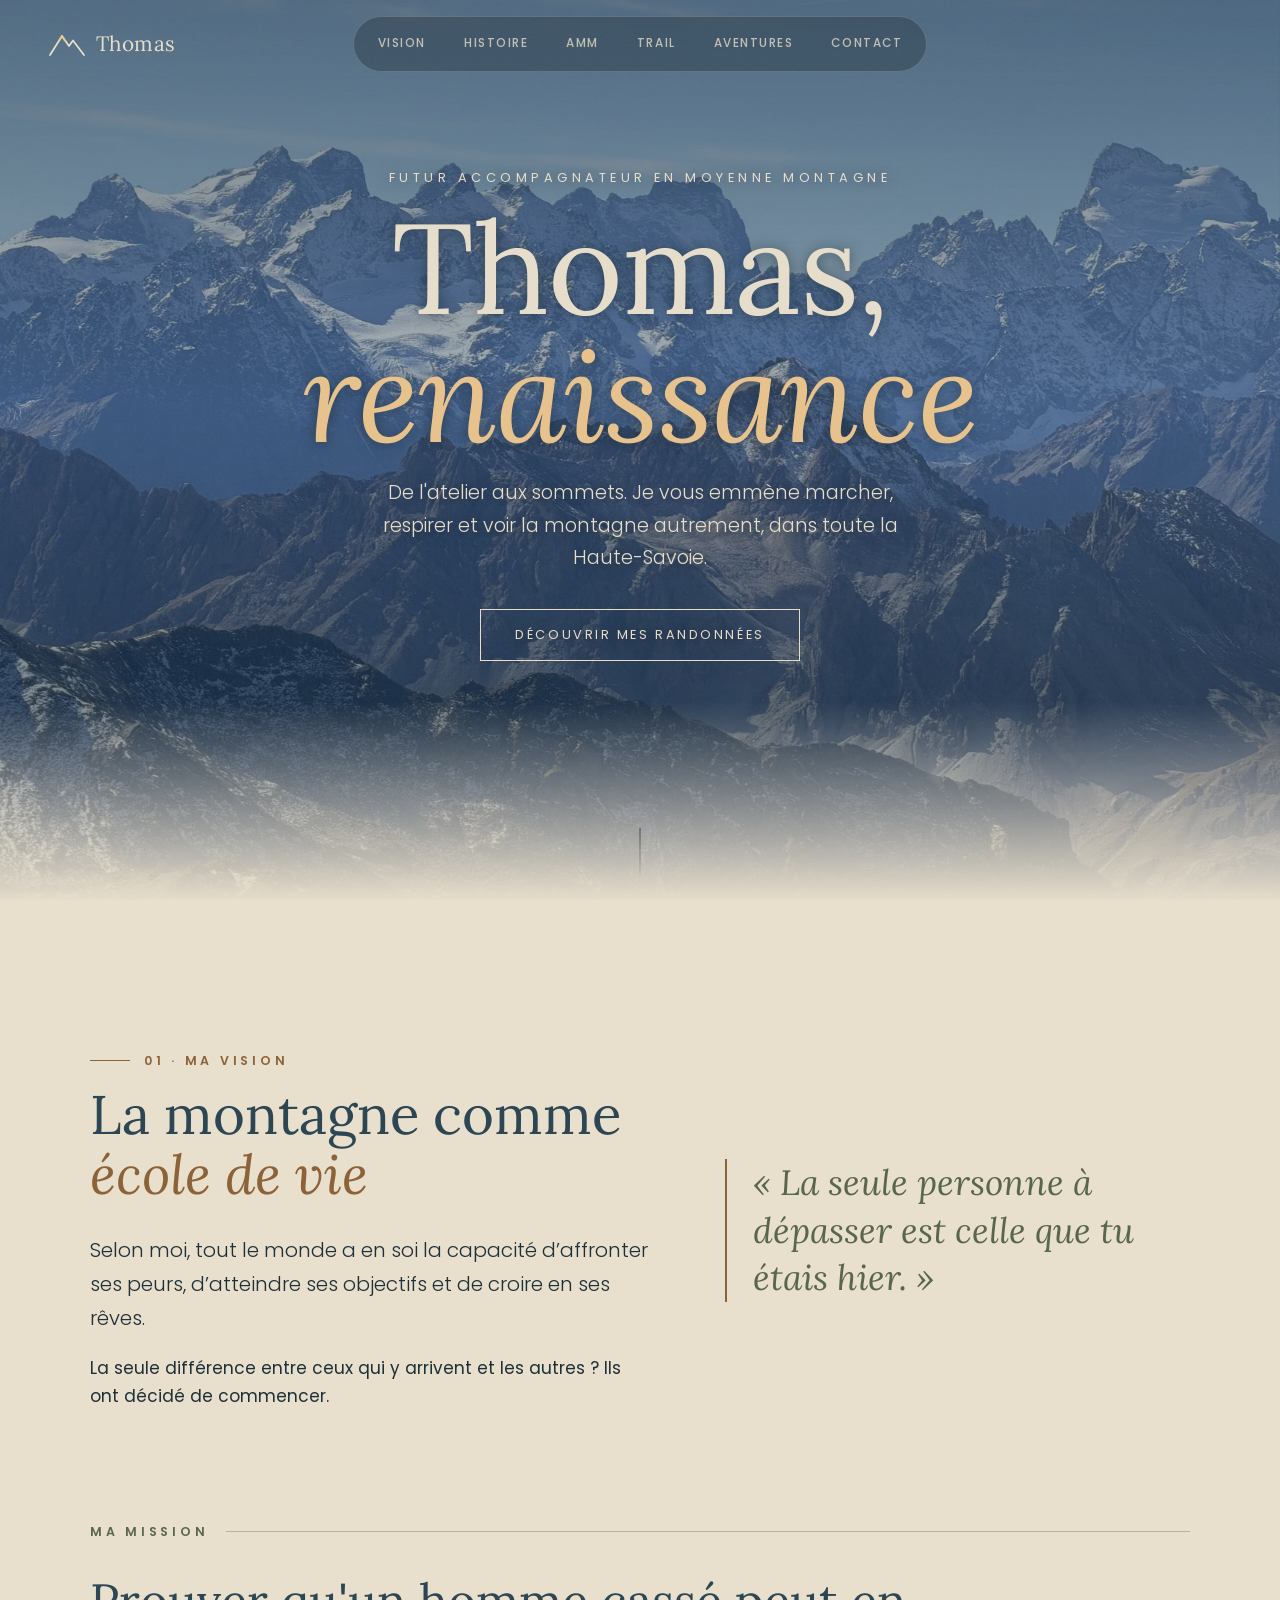
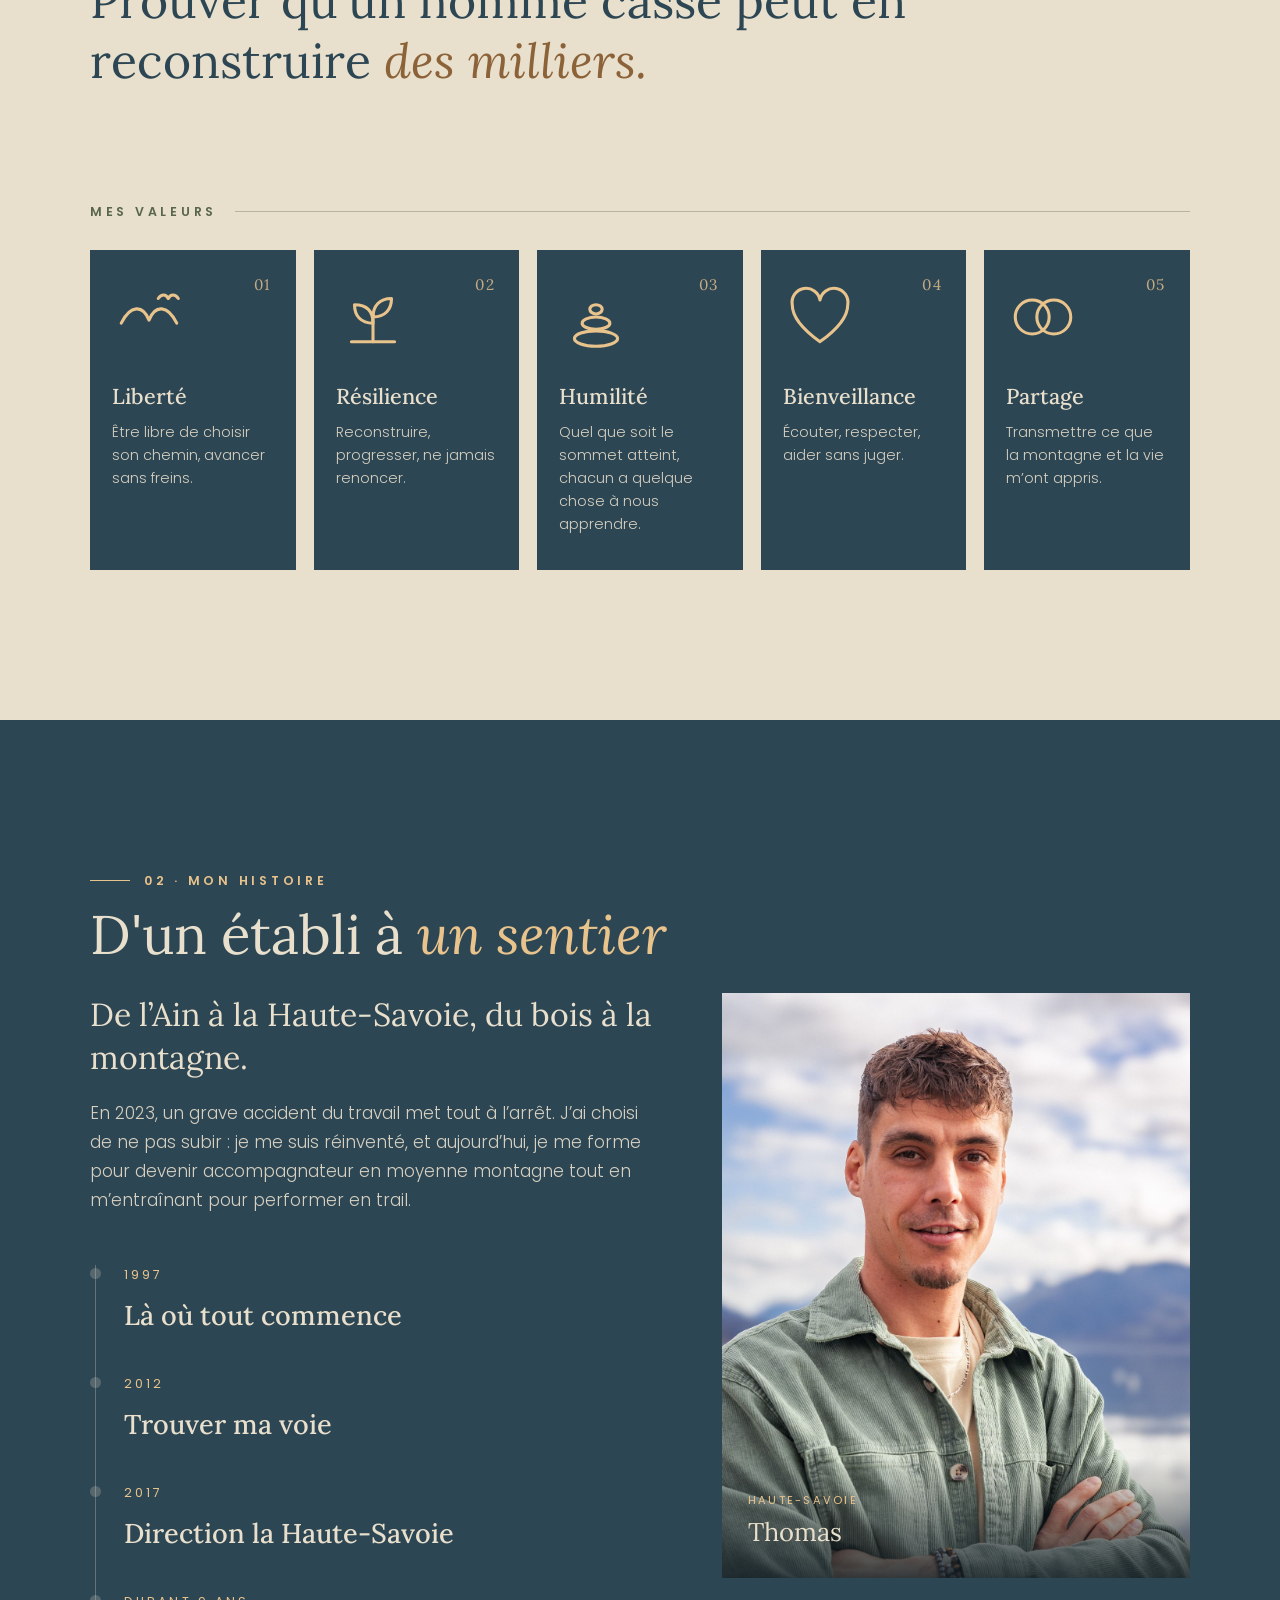
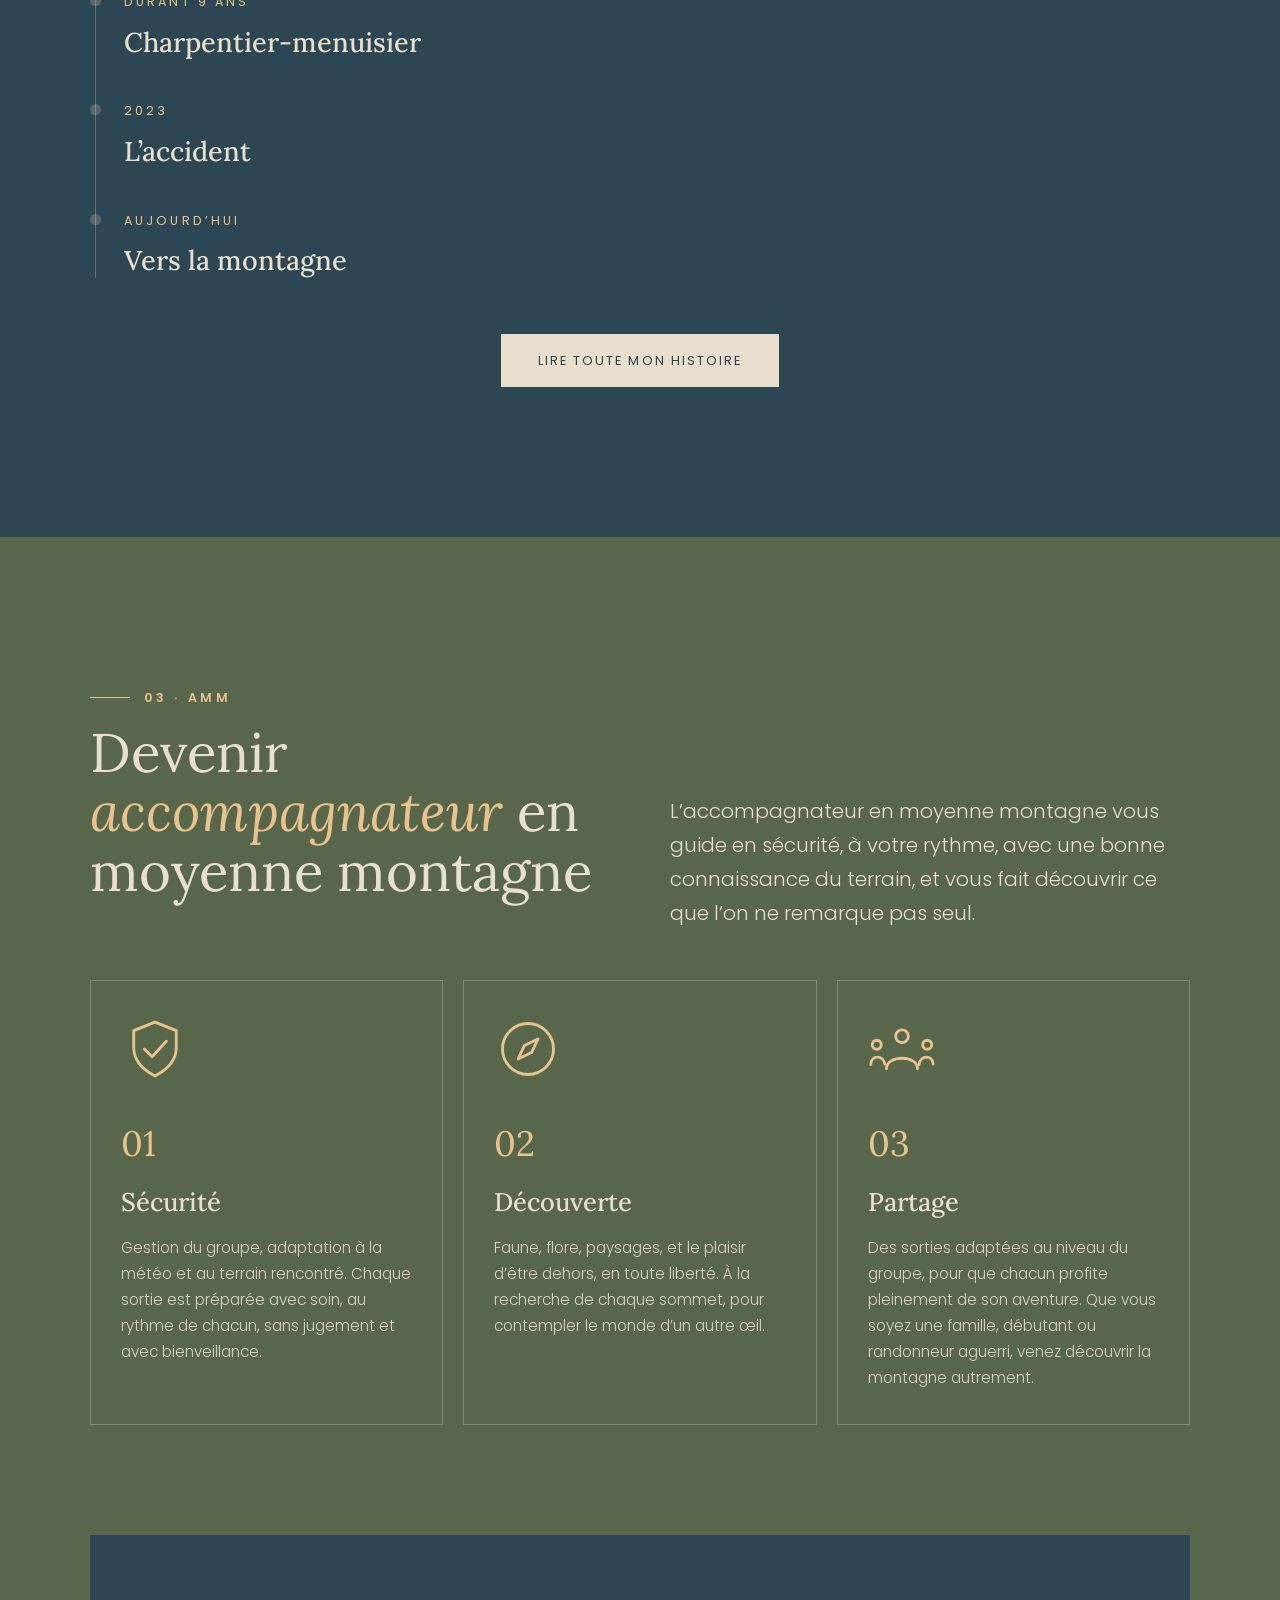
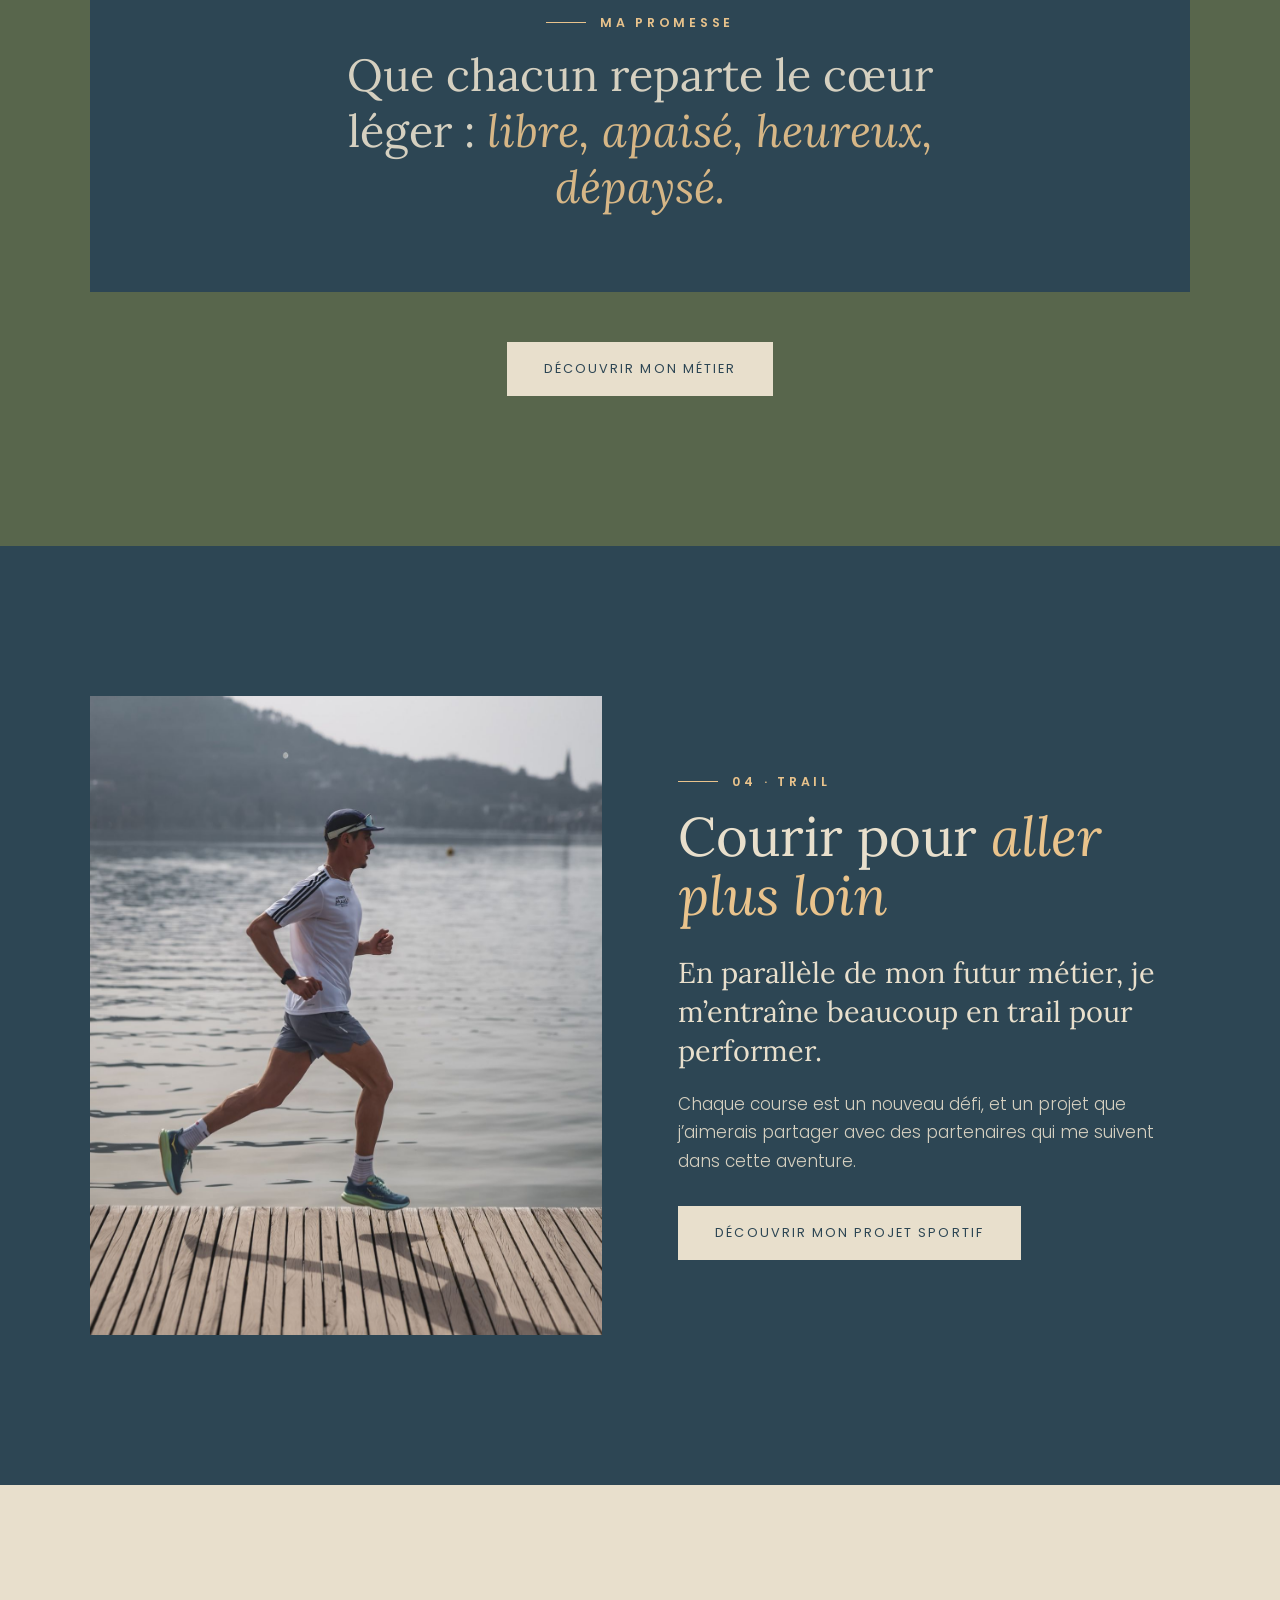
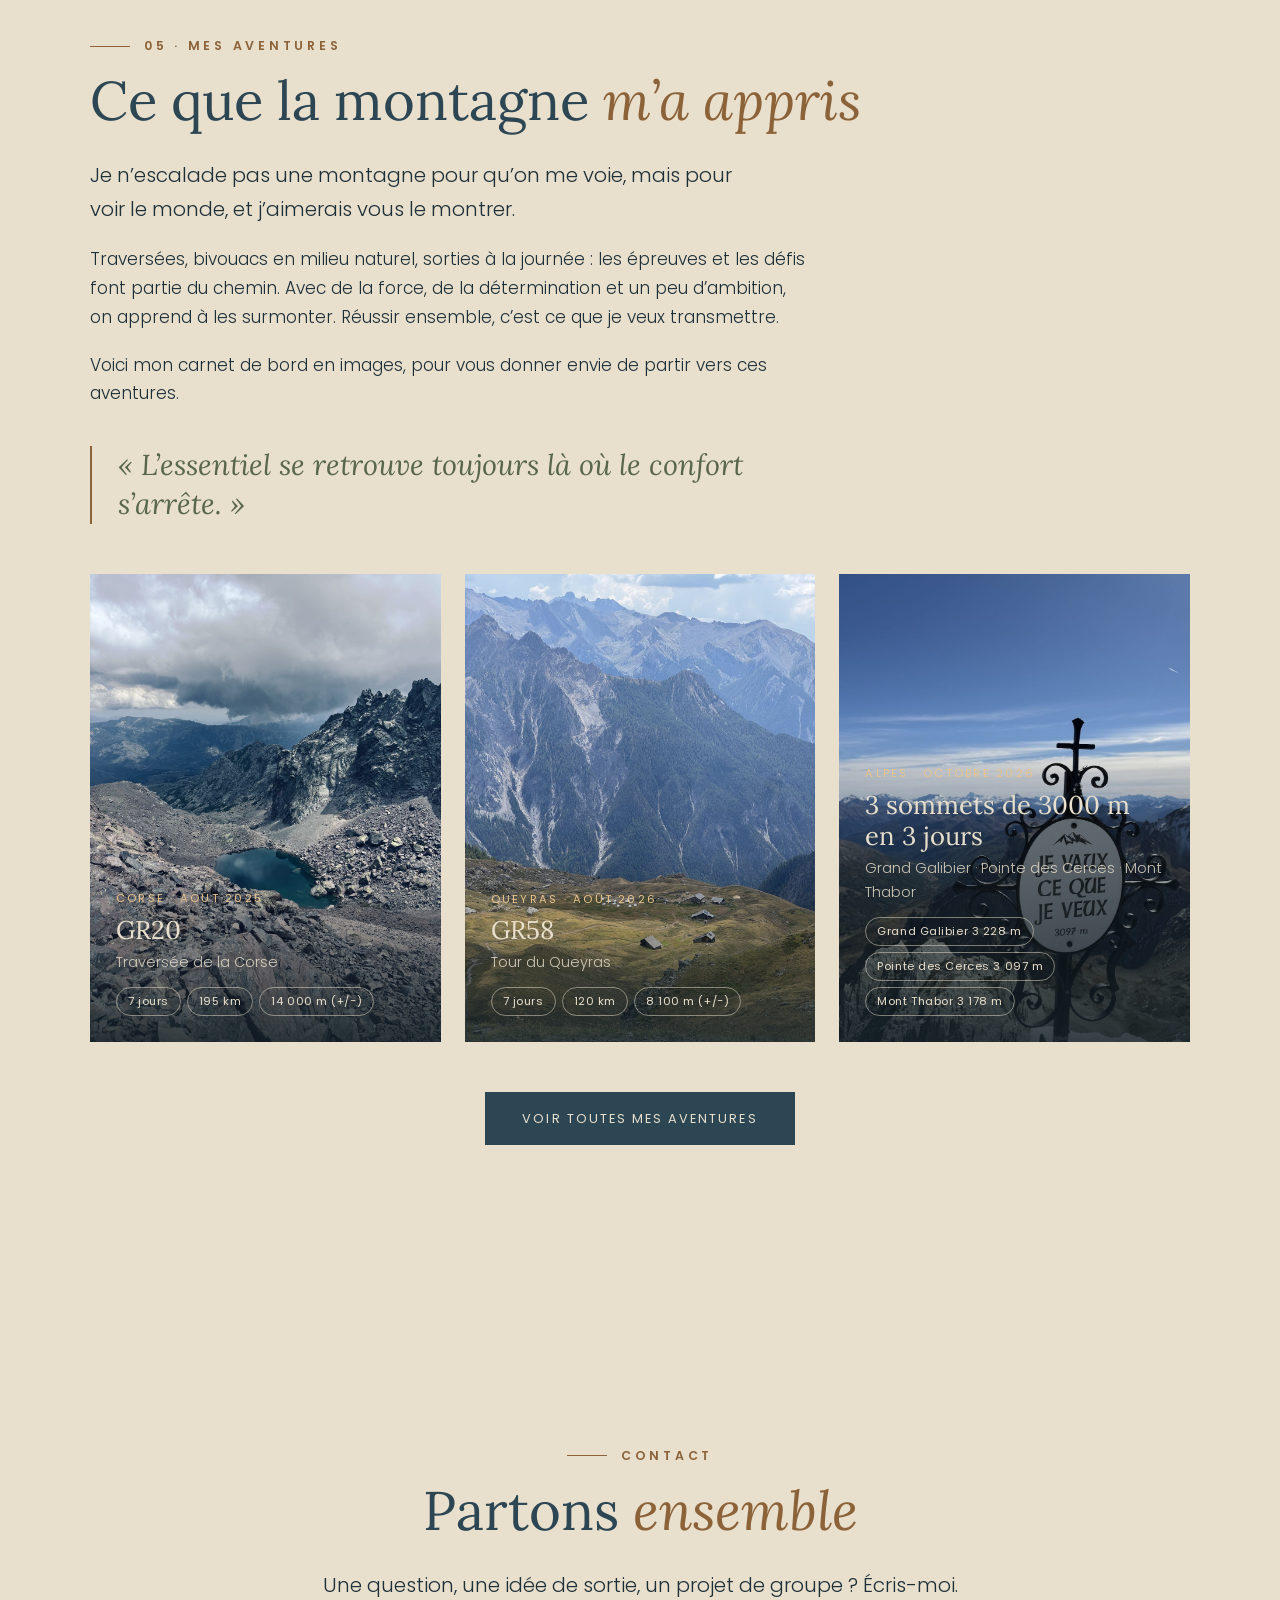
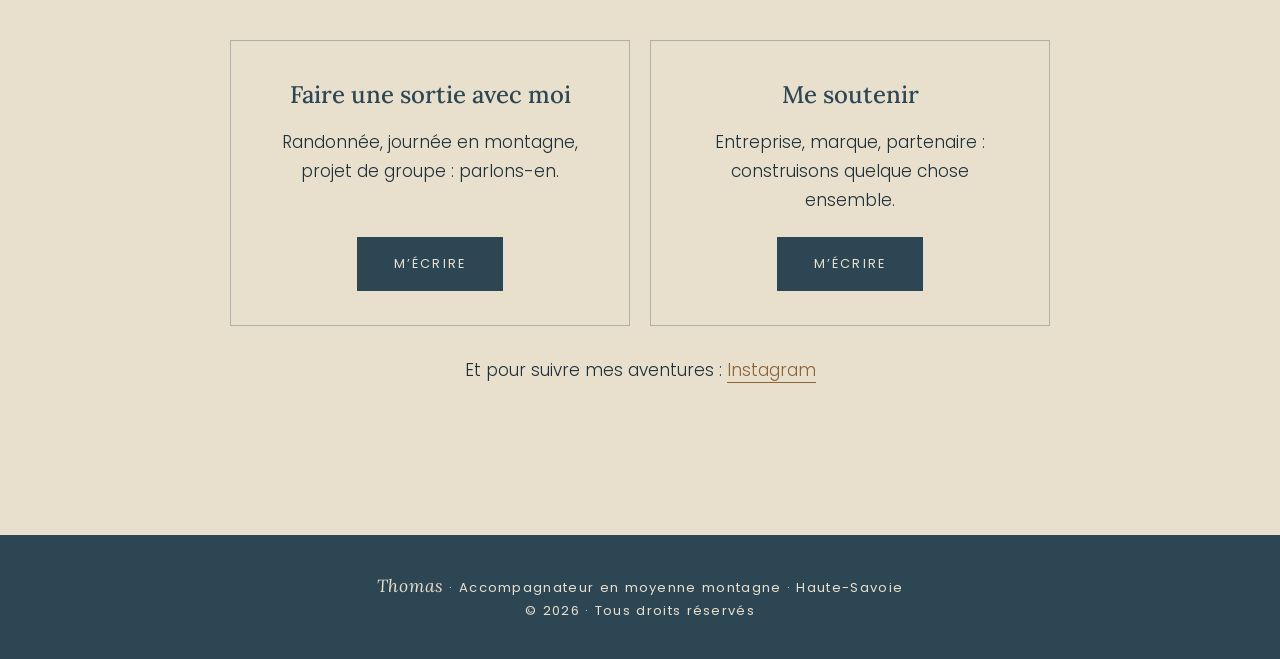
==== commit ee1c8097: "Aventures : ordre chronologique, 3 sommets octobre 2026, navigation entre pages Co-Authored-By: Clau" ====
--- a/index.html
+++ b/index.html
@@ -186,7 +186,7 @@
       </a>
       <a class="card reveal" href="aventures/3-sommets.html" data-type="sommets">
         <div class="ph c3"><img src="assets/images/aventures/3-sommets/couverture.jpg" alt="3 sommets de 3000 m en 3 jours" loading="lazy" style="object-position:50% 38%"></div>
-        <div class="info"><small>Alpes · 3 jours</small><h3>3 sommets de 3000 m en 3 jours</h3><p>Grand Galibier · Pointe des Cerces · Mont Thabor</p><div class="chips"><span>Grand Galibier 3 228 m</span><span>Pointe des Cerces 3 097 m</span><span>Mont Thabor 3 178 m</span></div></div>
+        <div class="info"><small>Alpes · octobre 2026</small><h3>3 sommets de 3000 m en 3 jours</h3><p>Grand Galibier · Pointe des Cerces · Mont Thabor</p><div class="chips"><span>Grand Galibier 3 228 m</span><span>Pointe des Cerces 3 097 m</span><span>Mont Thabor 3 178 m</span></div></div>
       </a>
     </div>
     <div class="section-cta reveal"><a class="btn" href="aventures.html">Voir toutes mes aventures</a></div>
--- a/css/style.css
+++ b/css/style.css
@@ -450,3 +450,4 @@
 .step-photo.has-img.portrait{max-width:380px}
 .step-photo.has-img.portrait img{aspect-ratio:auto;height:auto}
 .step-photo.has-img.portrait{margin-top:22px}
+img.page-hero-media~.page-hero-text{text-shadow:0 2px 22px rgba(18,32,40,.6)}
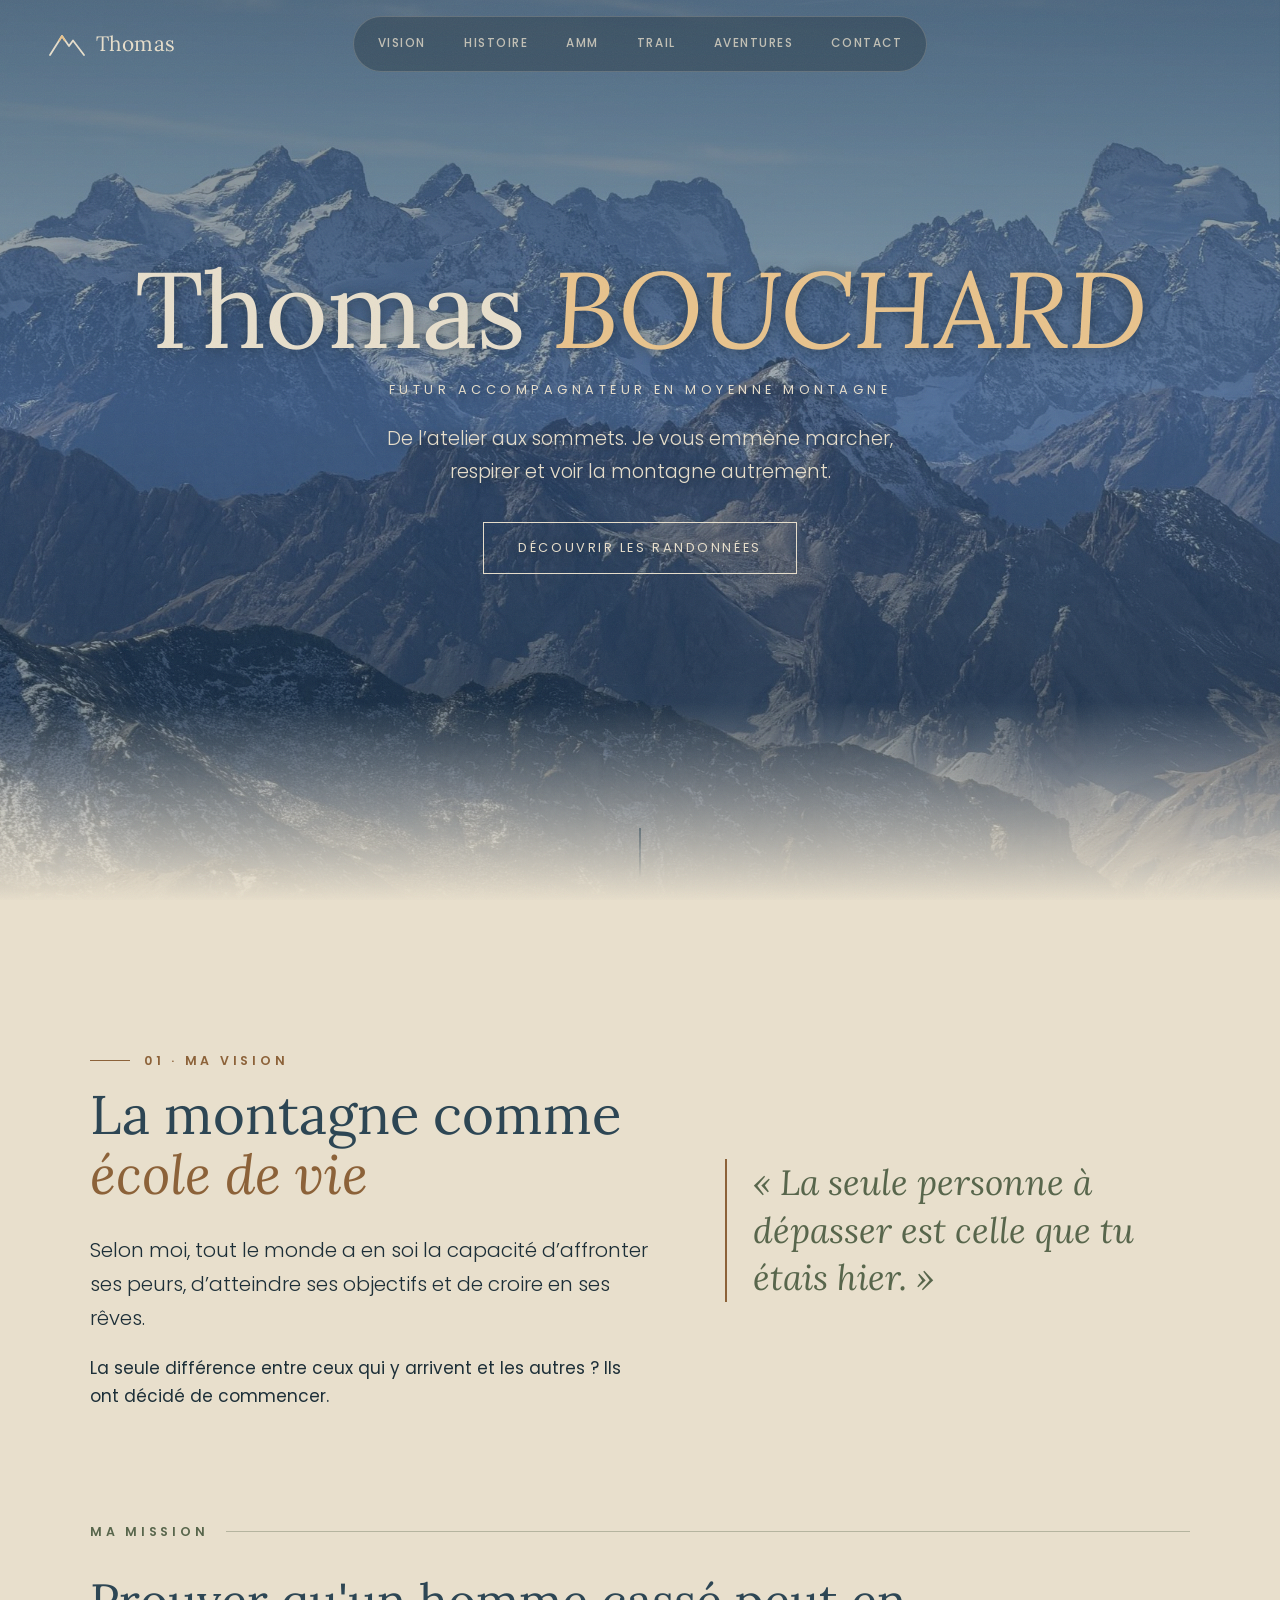
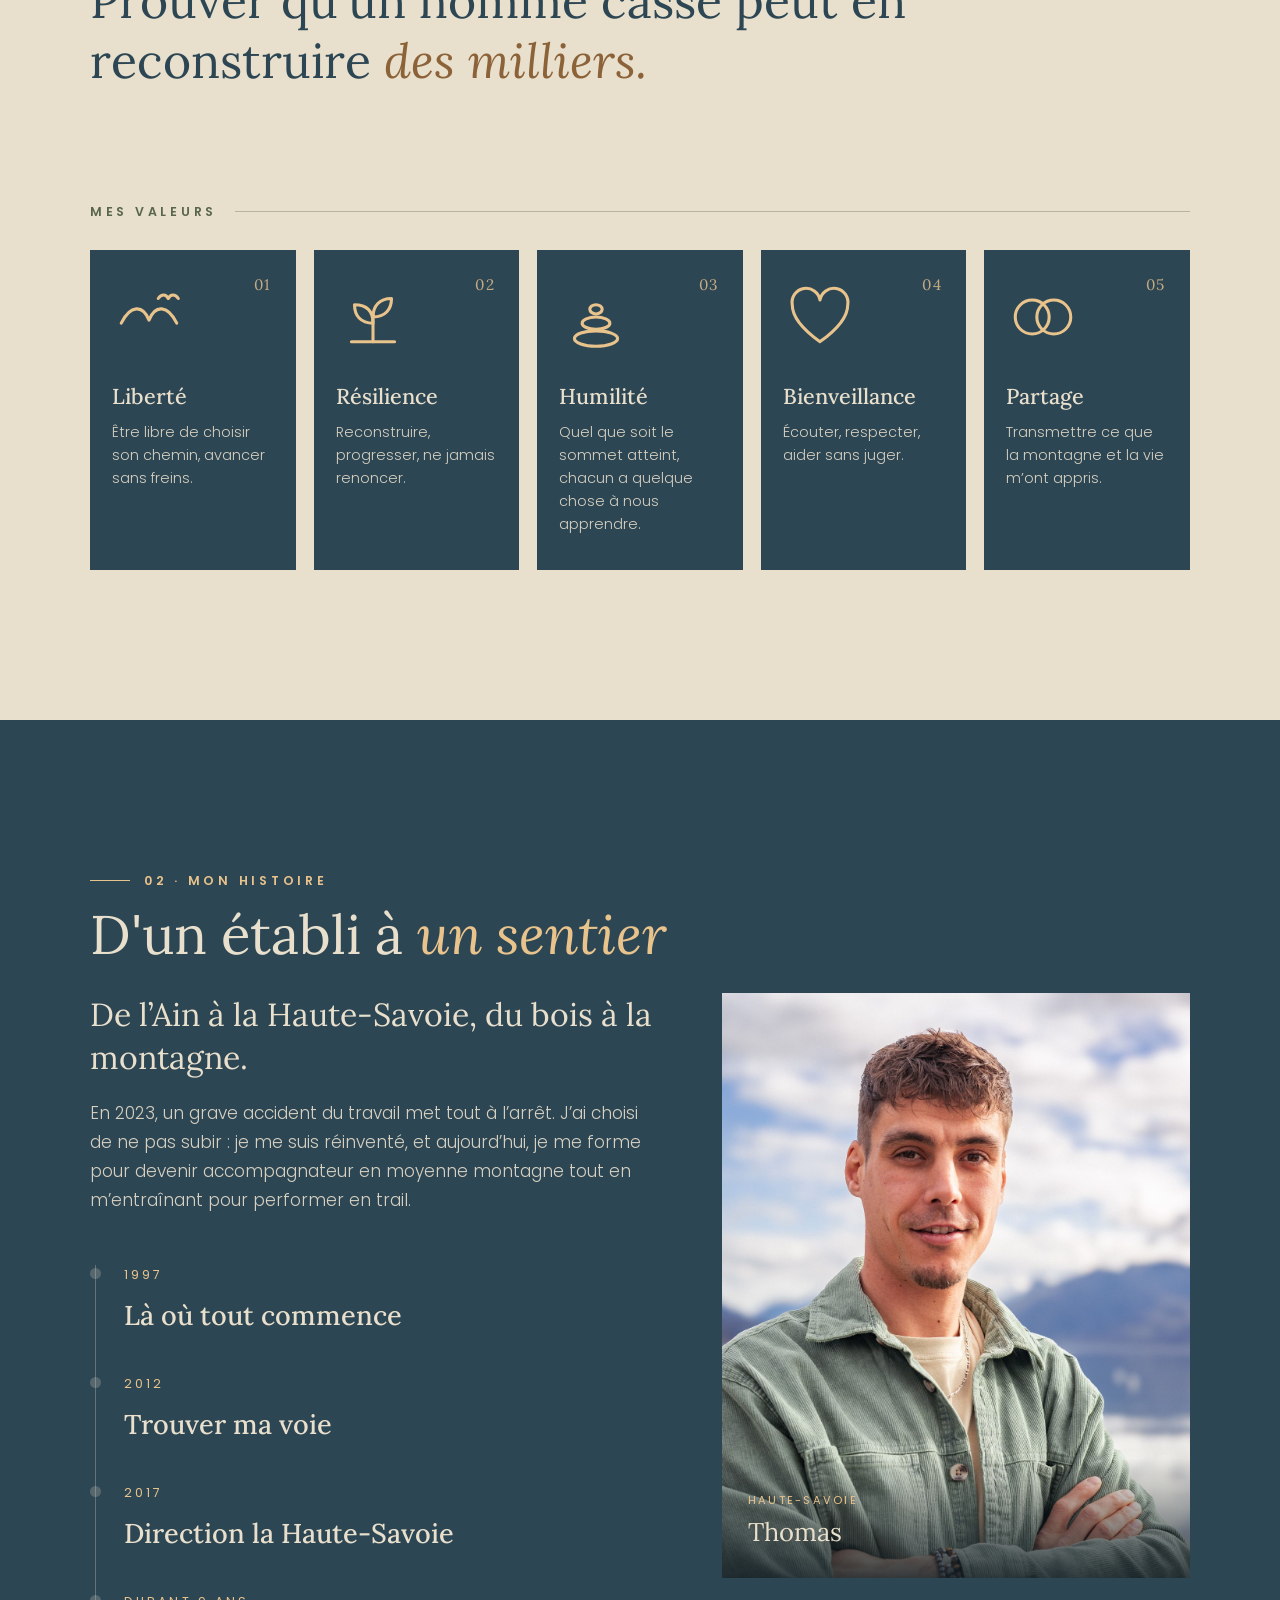
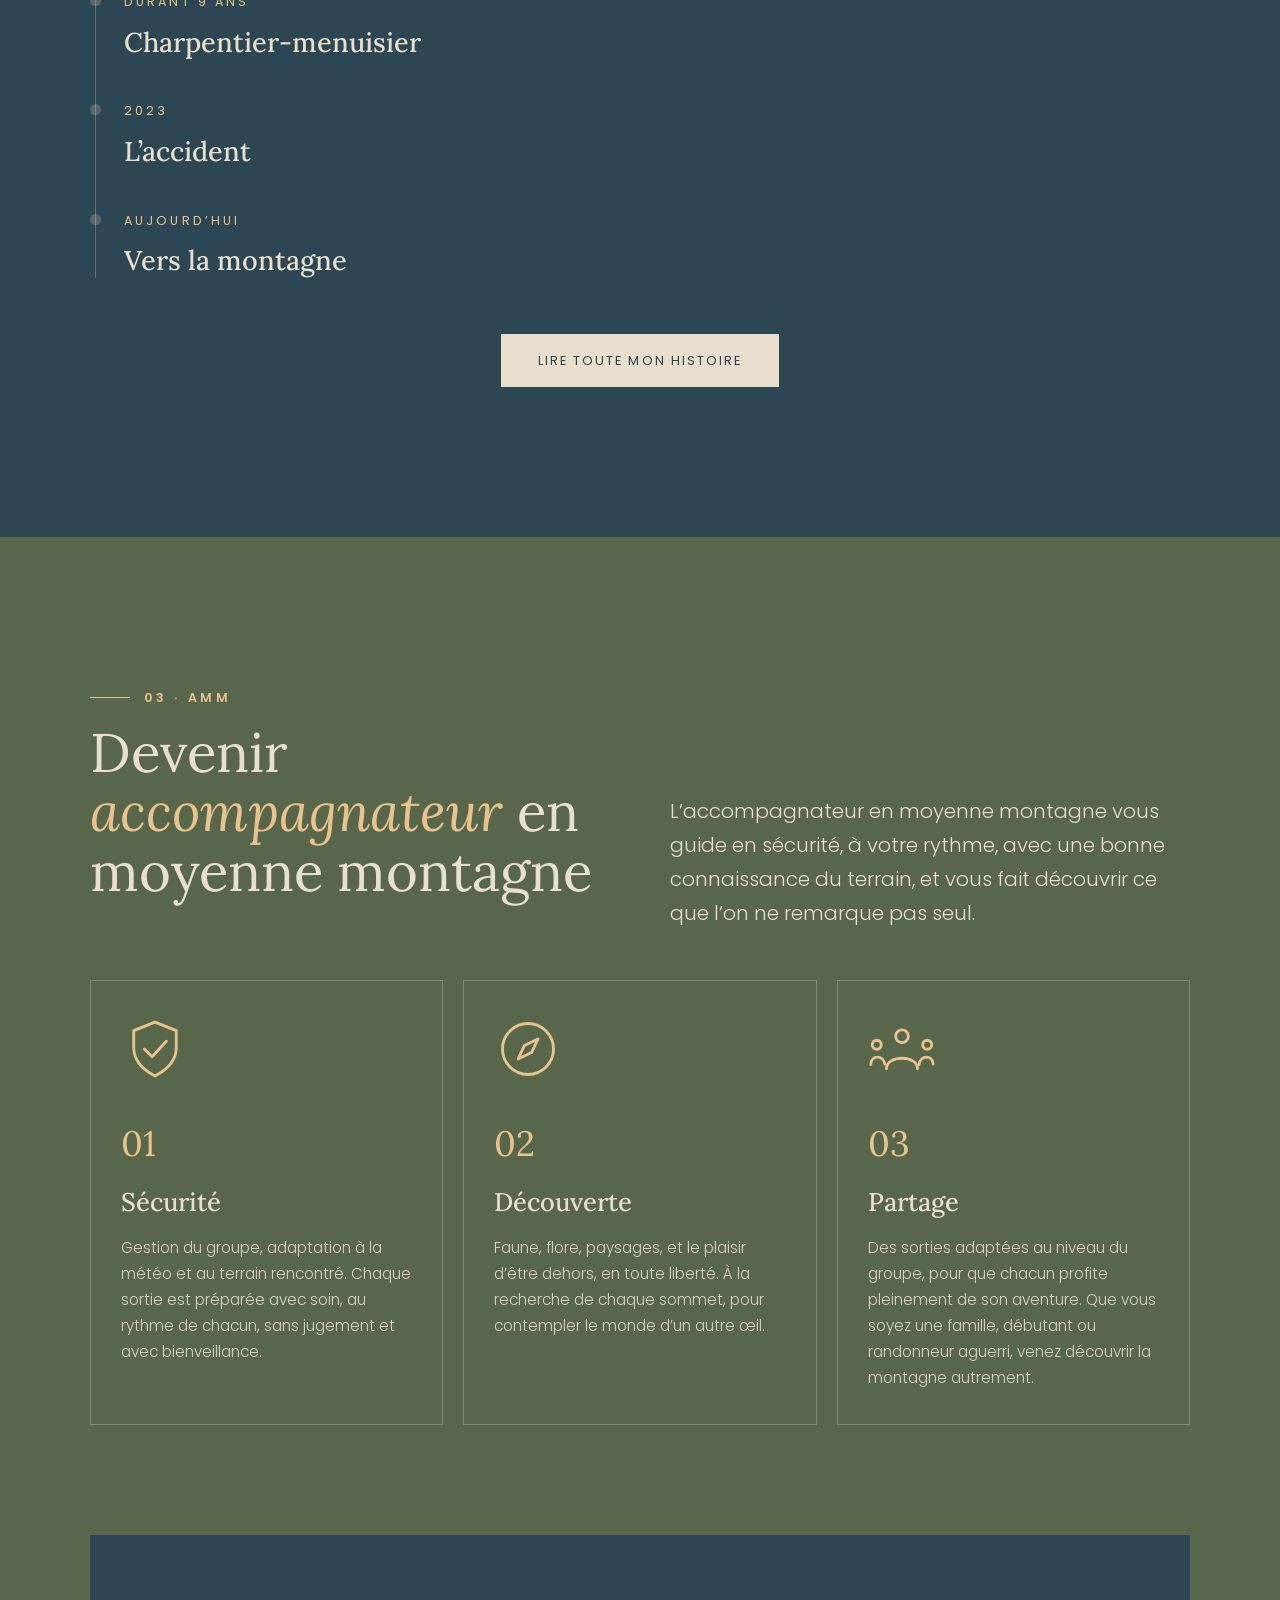
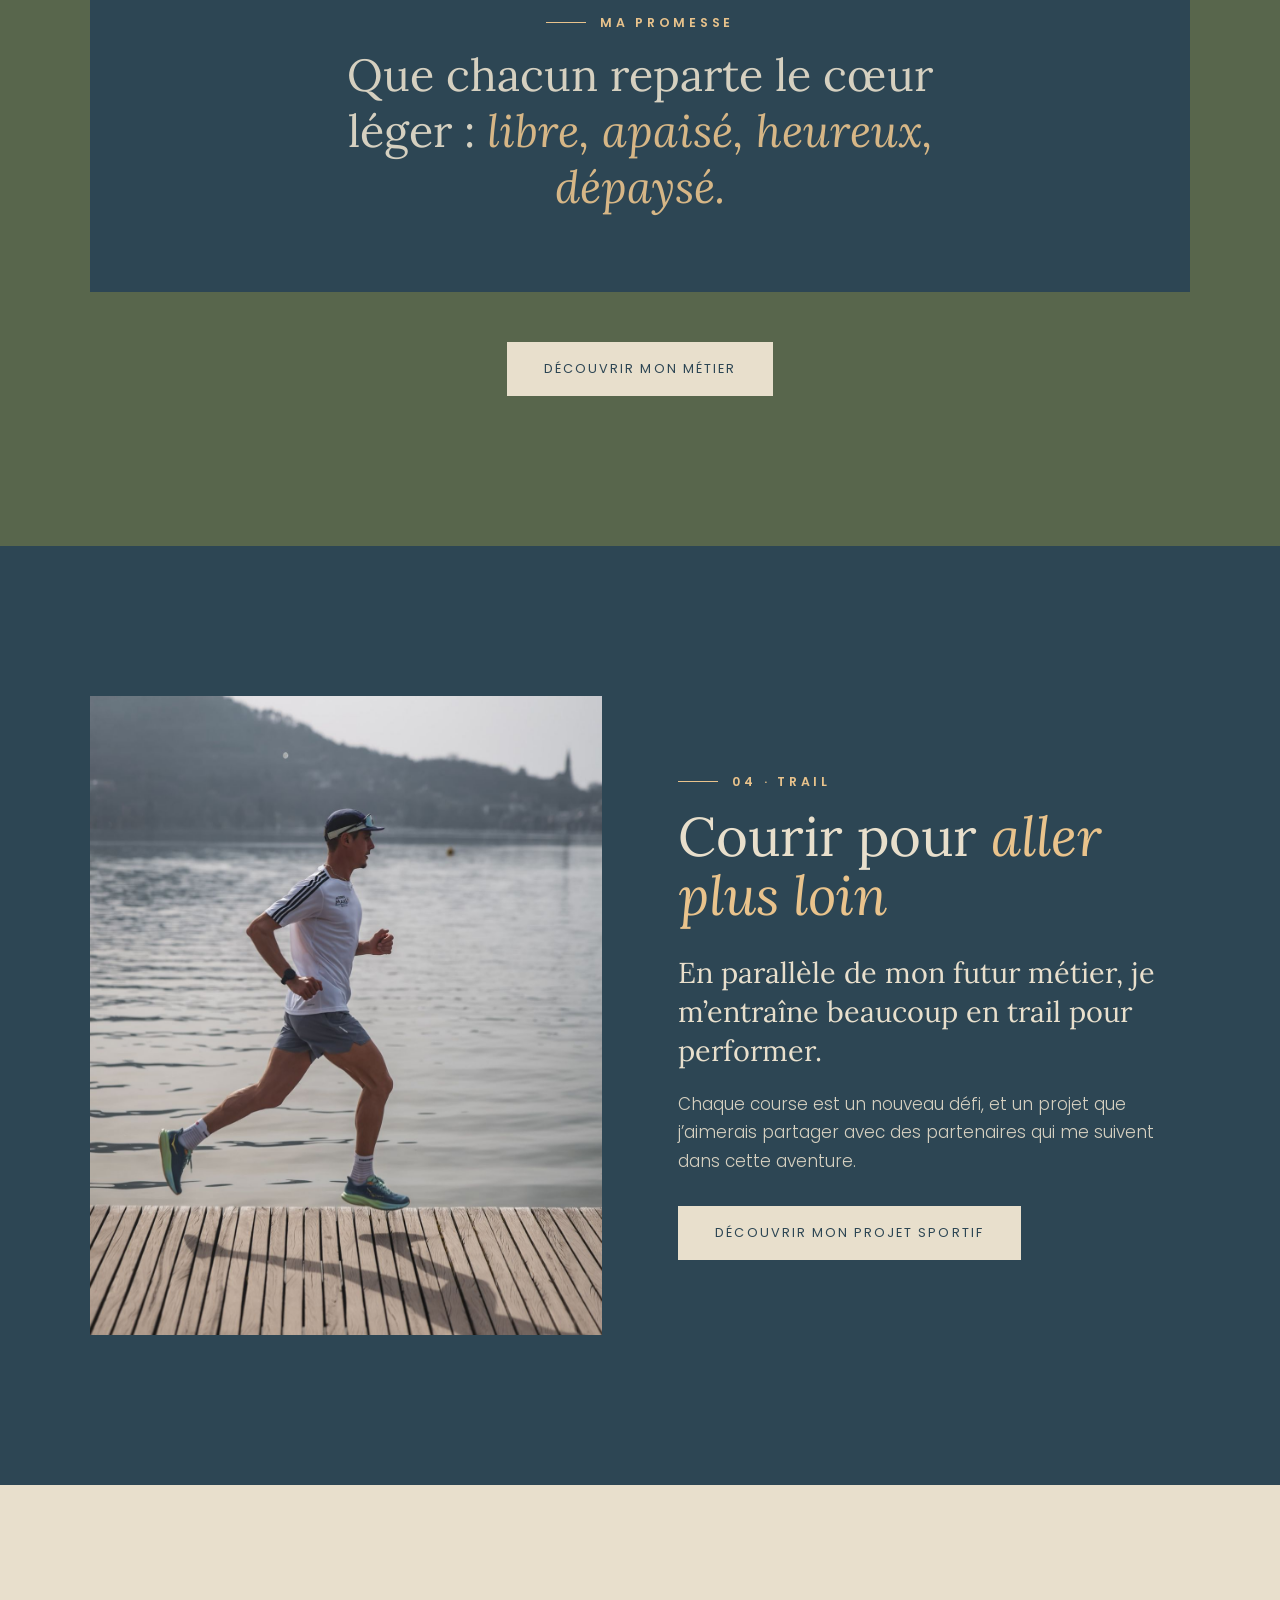
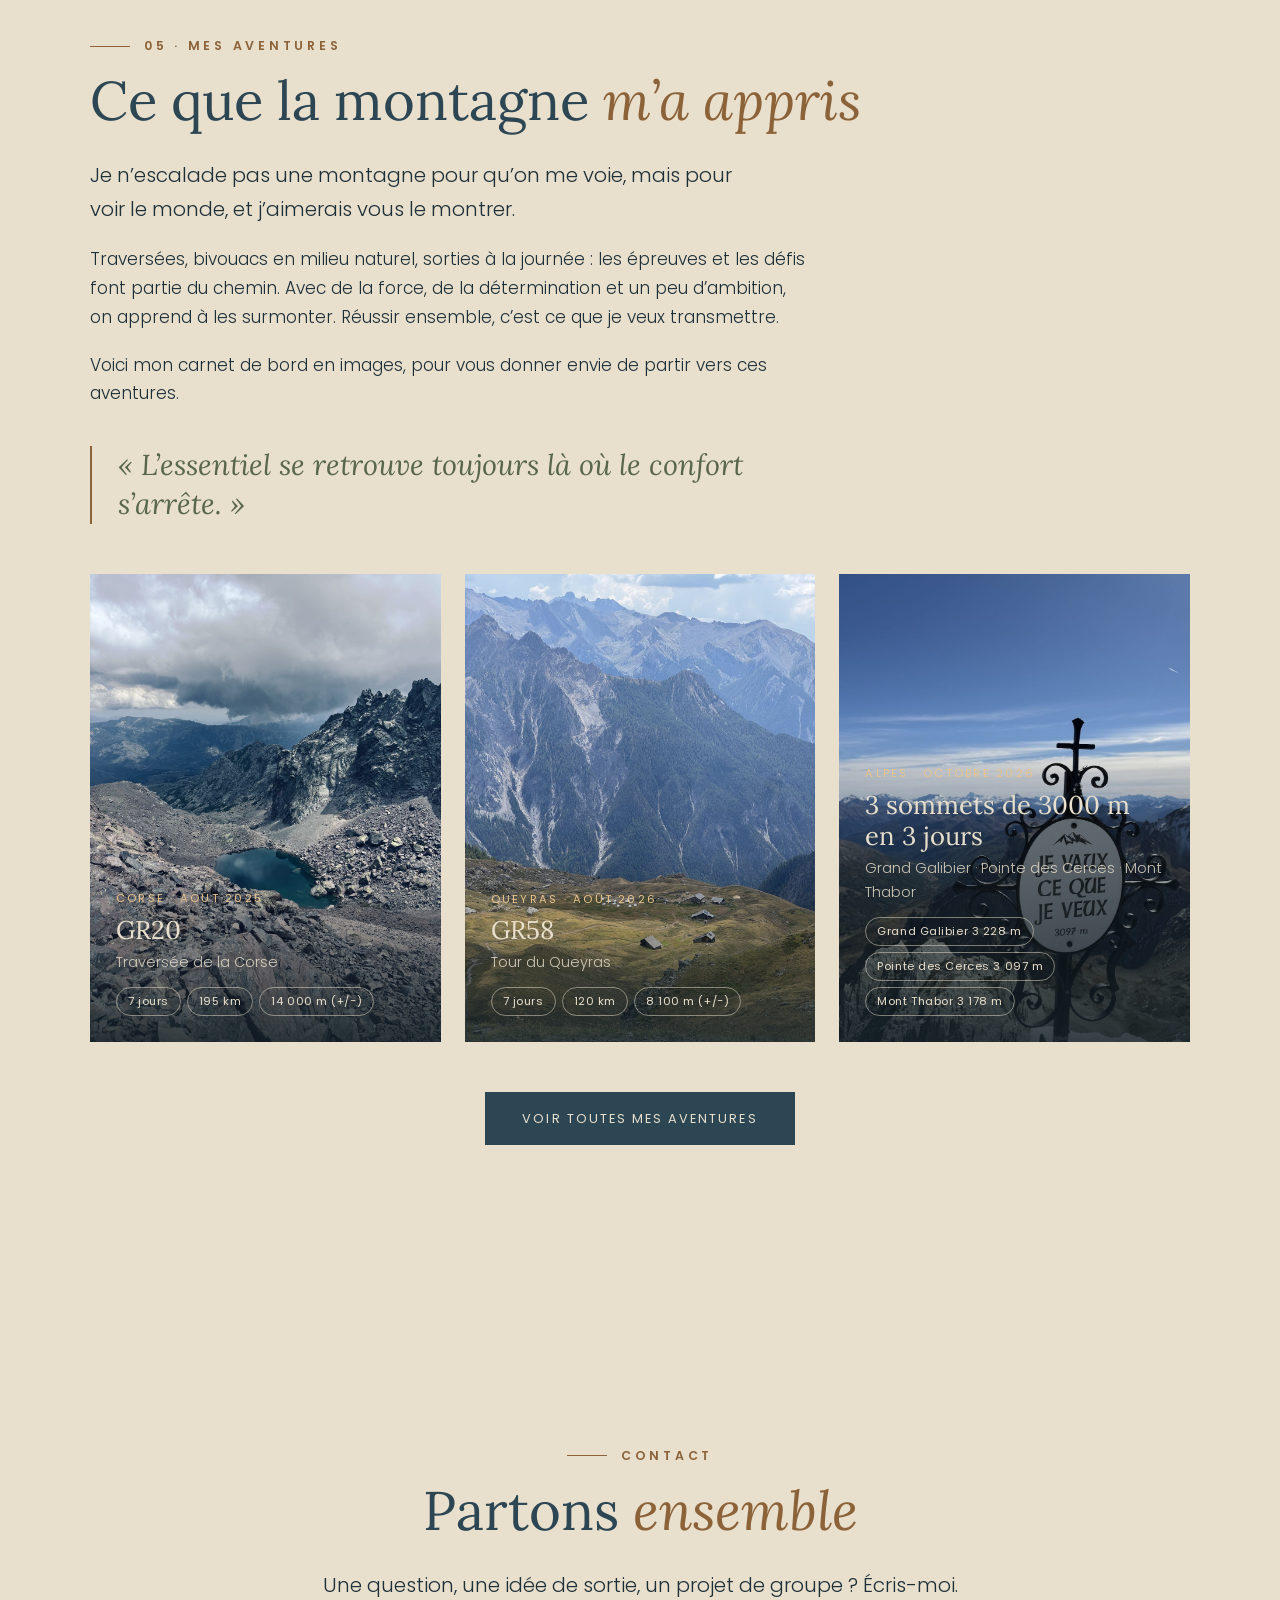
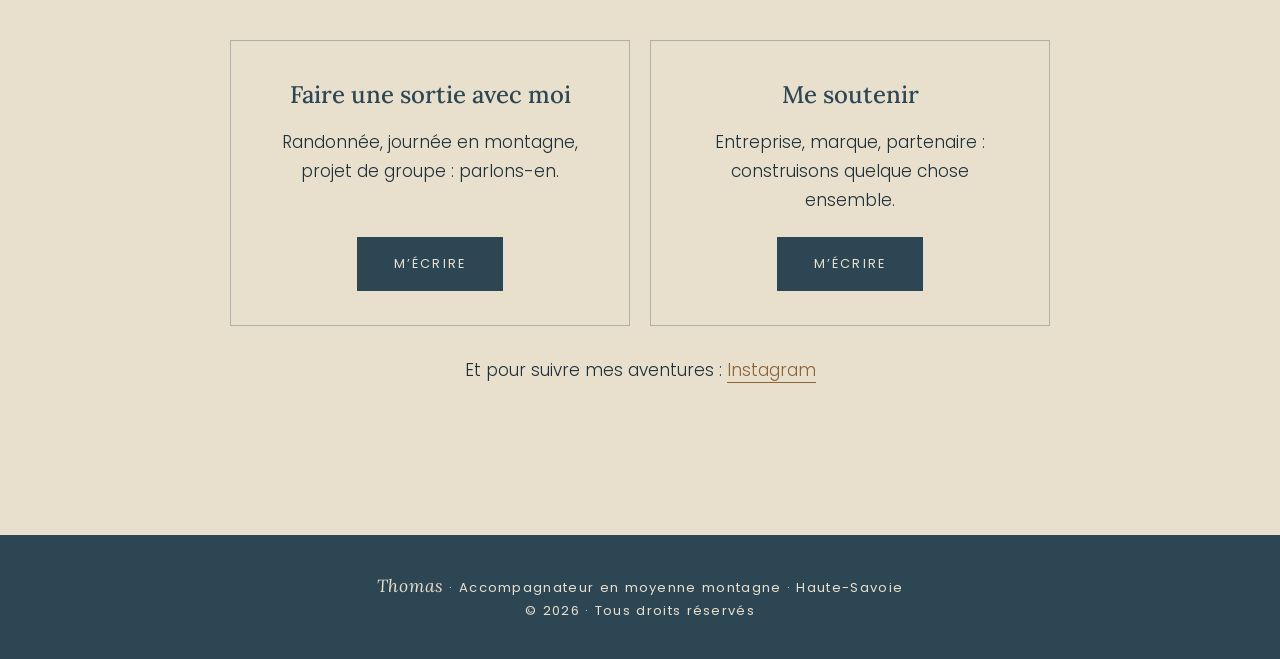
==== commit 86b0404a: "Accueil : nouvelle arrivée Thomas BOUCHARD + bouton vers les randonnées (AMM) Co-Authored-By: Claude" ====
--- a/index.html
+++ b/index.html
@@ -4,7 +4,7 @@
 <meta charset="utf-8">
 <meta name="viewport" content="width=device-width, initial-scale=1">
 <title>Thomas — Accompagnateur en moyenne montagne</title>
-<meta name="description" content="Thomas, futur accompagnateur en moyenne montagne en Haute-Savoie. Randonnées, aventures et renaissance.">
+<meta name="description" content="Thomas, futur accompagnateur en moyenne montagne en Haute-Savoie. Randonnées et aventures.">
 <link rel="preconnect" href="https://fonts.googleapis.com">
 <link rel="preconnect" href="https://fonts.gstatic.com" crossorigin>
 <link href="https://fonts.googleapis.com/css2?family=Lora:ital,wght@0,400;0,500;1,400&family=Poppins:wght@300;400;500;600&display=swap" rel="stylesheet">
@@ -41,10 +41,10 @@
   <div class="hero-veil"></div>
 
   <div class="hero-text">
-    <span class="kicker">Futur Accompagnateur en moyenne montagne</span>
-    <h1>Thomas,<br><em>renaissance</em></h1>
-    <p class="sub">De l'atelier aux sommets. Je vous emmène marcher, respirer et voir la montagne autrement, dans toute la Haute-Savoie.</p>
-    <a href="#projet" class="cta">Découvrir mes randonnées</a>
+    <h1>Thomas <em>BOUCHARD</em></h1>
+    <span class="kicker">Futur accompagnateur en moyenne montagne</span>
+    <p class="sub">De l’atelier aux sommets. Je vous emmène marcher, respirer et voir la montagne autrement.</p>
+    <a href="amm.html#offres" class="cta">Découvrir les randonnées</a>
   </div>
   <div class="scroll-hint"></div>
 </header>
--- a/css/style.css
+++ b/css/style.css
@@ -64,11 +64,11 @@
 .hero::after{content:"";position:absolute;left:0;right:0;bottom:0;height:22%;z-index:2;background:linear-gradient(180deg,rgba(232,223,204,0),var(--sable))}
 .hero-text{position:relative;z-index:5;height:100%;display:flex;flex-direction:column;justify-content:center;align-items:center;text-align:center;padding:0 20px 8vh}
 .hero-text{text-shadow:0 1px 14px rgba(20,32,38,.55)}
-.kicker{font-size:.8rem;letter-spacing:.35em;text-transform:uppercase;opacity:0;animation:rise 1.2s .3s forwards}
-.hero h1{font-family:var(--serif);font-weight:400;font-size:clamp(3.2rem,10vw,8rem);line-height:1;margin:14px 0 18px;
-  opacity:0;animation:rise 1.4s .5s forwards;letter-spacing:-.01em}
+.kicker{font-size:.8rem;letter-spacing:.35em;text-transform:uppercase;opacity:0;animation:rise 1.2s .9s forwards;margin-bottom:22px}
+.hero h1{font-family:var(--serif);font-weight:400;font-size:clamp(2.7rem,8.4vw,7rem);line-height:1.02;margin:0 0 16px;
+  opacity:0;animation:rise 1.4s .3s forwards;letter-spacing:-.01em}
 .hero h1 em{font-style:italic;color:#e9c38c}
-.hero p.sub{max-width:560px;font-size:clamp(1rem,2vw,1.2rem);font-weight:300;opacity:0;animation:rise 1.4s .8s forwards}
+.hero p.sub{max-width:560px;font-size:clamp(1rem,2vw,1.2rem);font-weight:300;opacity:0;animation:rise 1.4s 1.2s forwards}
 .cta{margin-top:34px;display:inline-block;padding:14px 34px;border:1px solid var(--sable);text-decoration:none;font-size:.8rem;letter-spacing:.2em;text-transform:uppercase;
   transition:.35s;opacity:0;animation:rise 1.4s 1.1s forwards}
 .cta:hover{background:var(--sable);color:var(--nuit)}
@@ -451,3 +451,13 @@
 .step-photo.has-img.portrait img{aspect-ratio:auto;height:auto}
 .step-photo.has-img.portrait{margin-top:22px}
 img.page-hero-media~.page-hero-text{text-shadow:0 2px 22px rgba(18,32,40,.6)}
+
+/* Histoire : « Ce qui m'anime » (cartes animées) */
+.passions-grid{margin-top:10px}
+.passions-grid .pillar:nth-child(n+4) .p-icon path{transition-delay:.45s,0s}
+.passions-grid .pillar:nth-child(3n+3) .p-icon path{transition-delay:.65s,0s}
+.passions-grid .pillar:hover .p-icon{transform:scale(1.08)}
+.passions-grid .p-icon{transition:color .4s,transform .4s}
+@media(min-width:601px) and (max-width:900px){.passions-grid{grid-template-columns:repeat(2,1fr)}}
+
+.amm-offres{scroll-margin-top:70px}
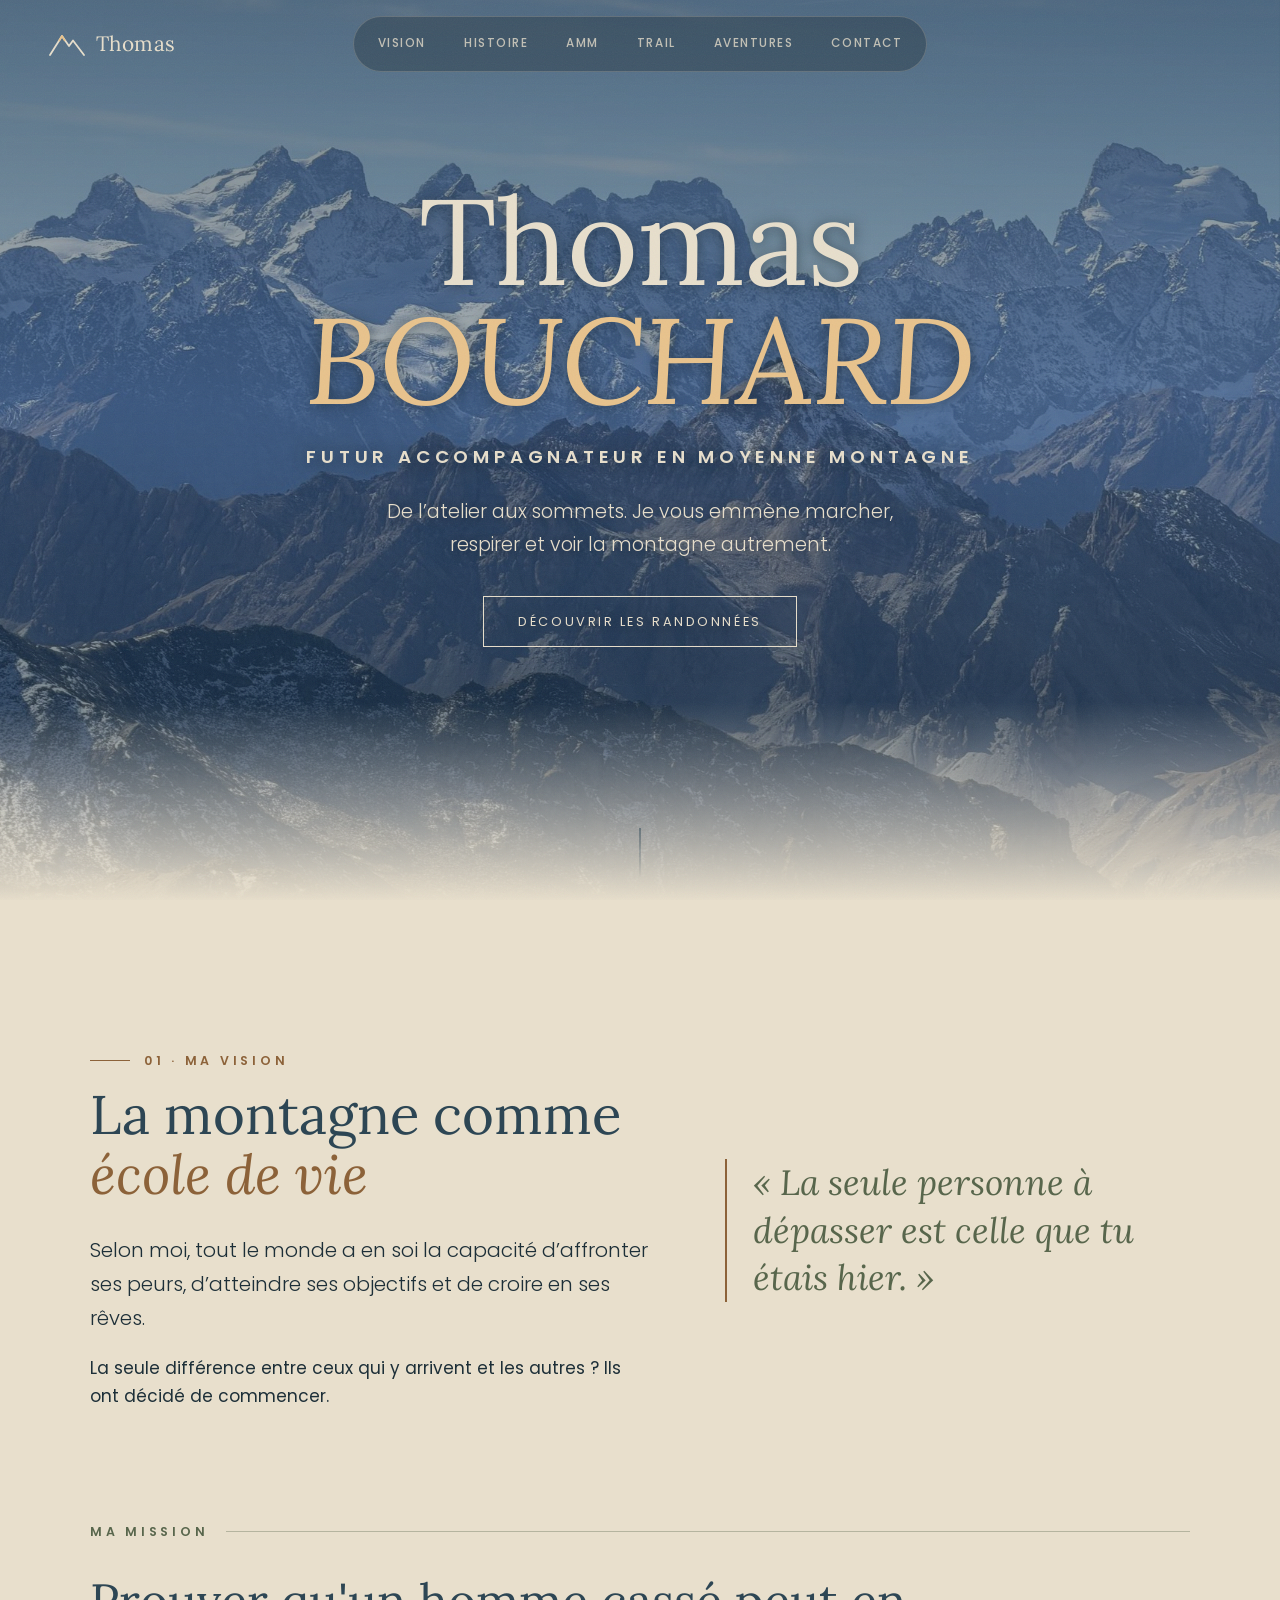
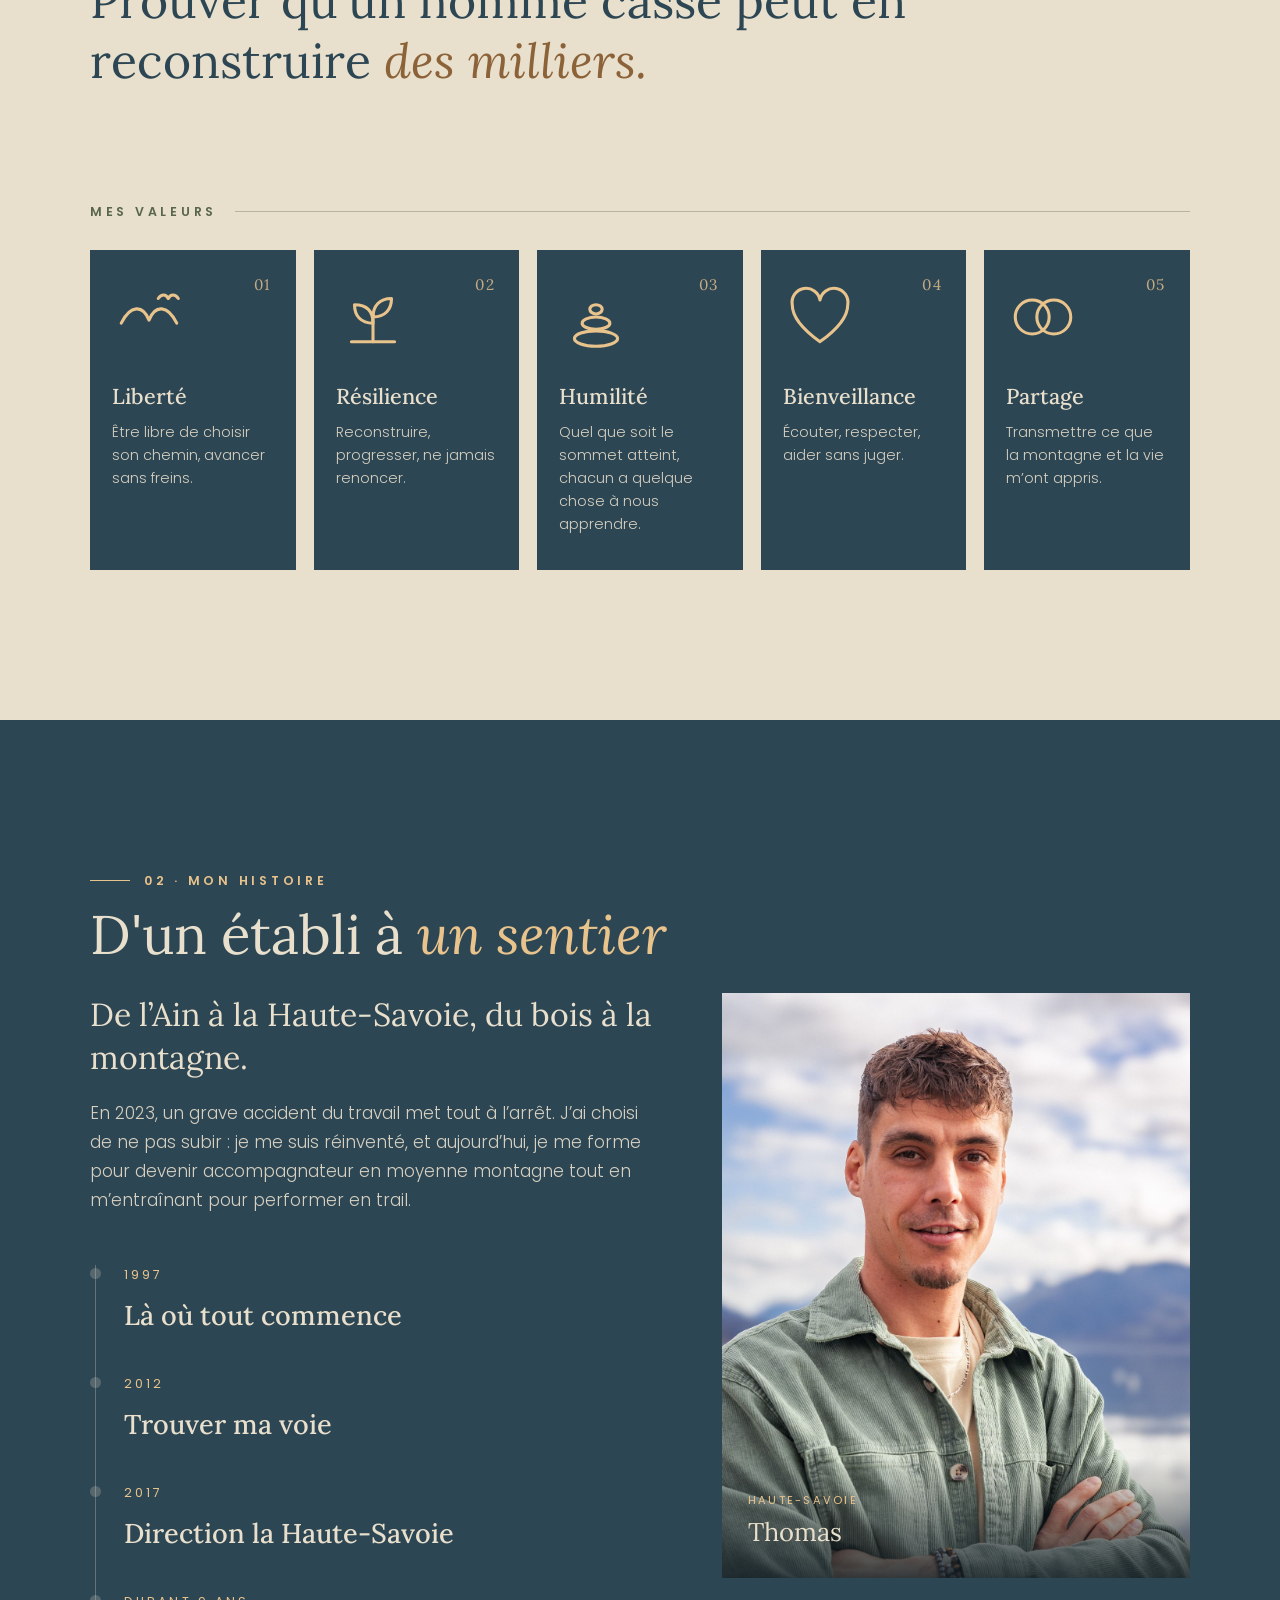
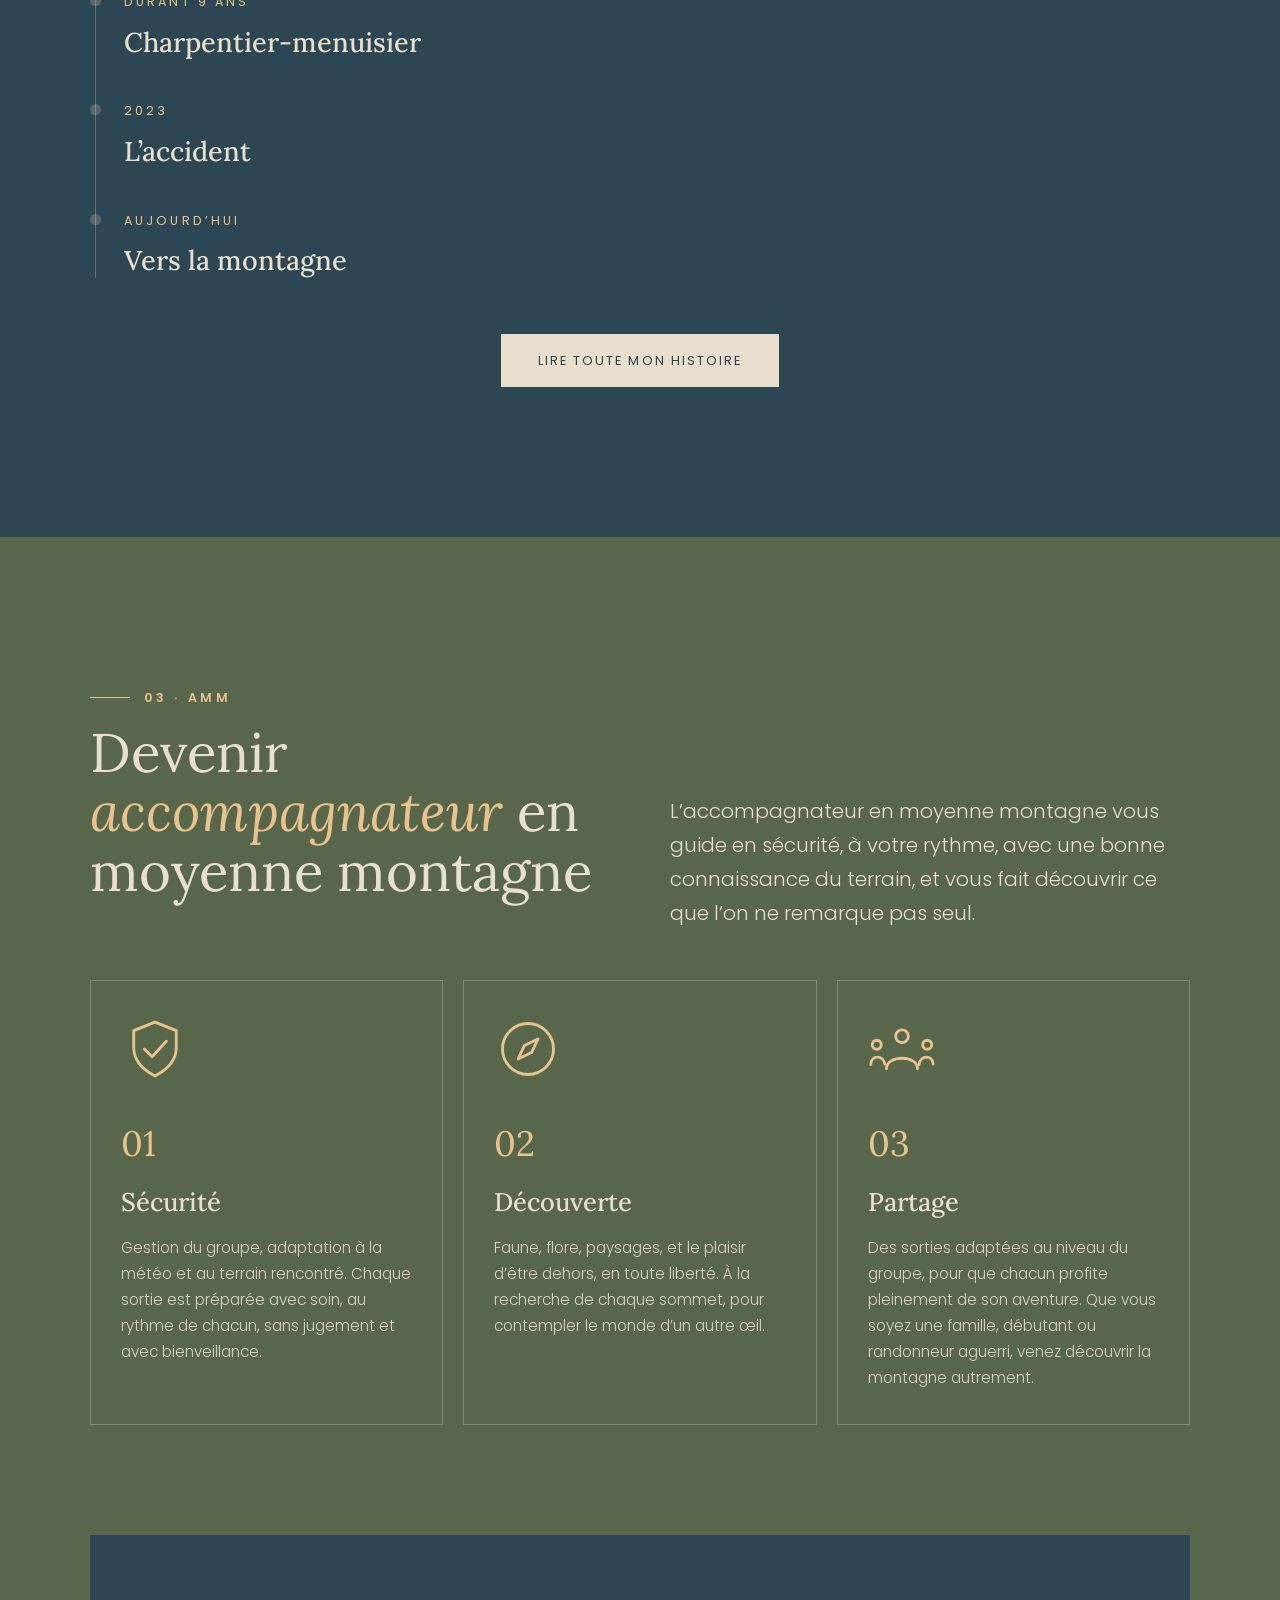
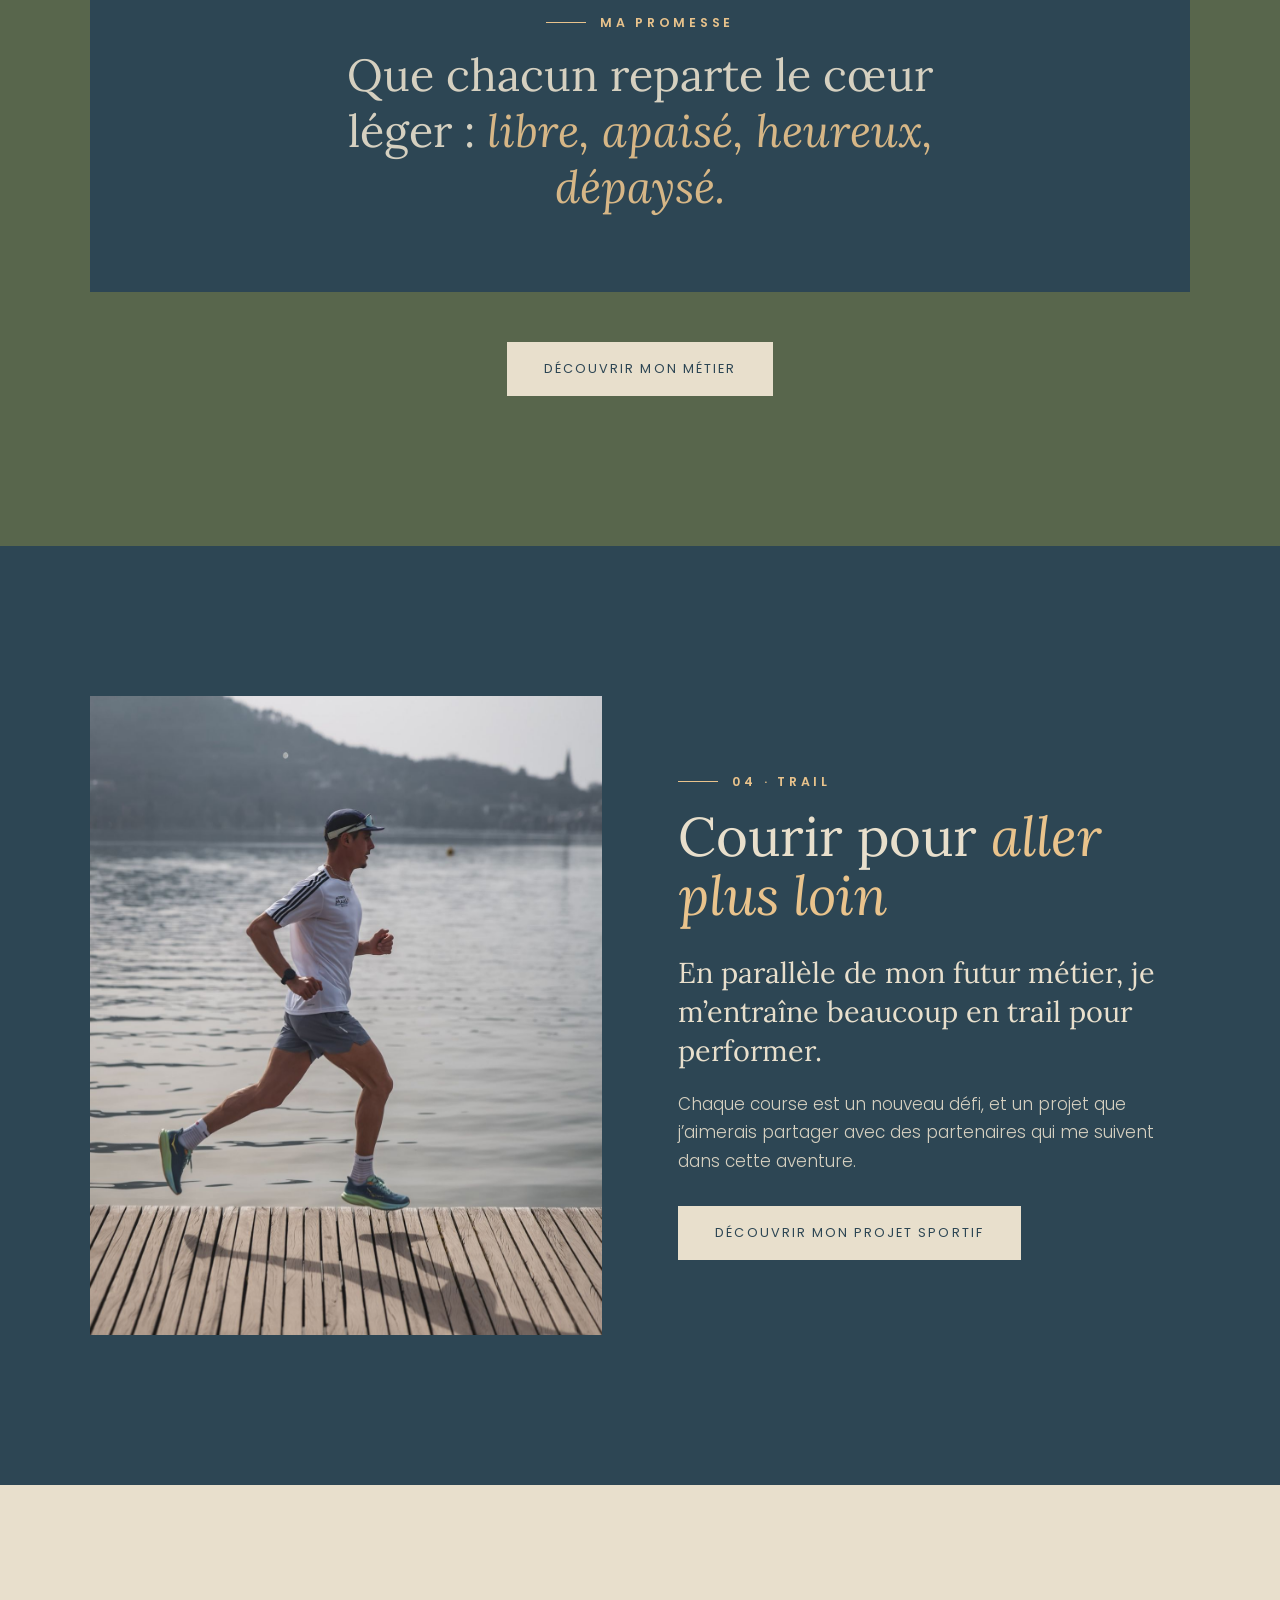
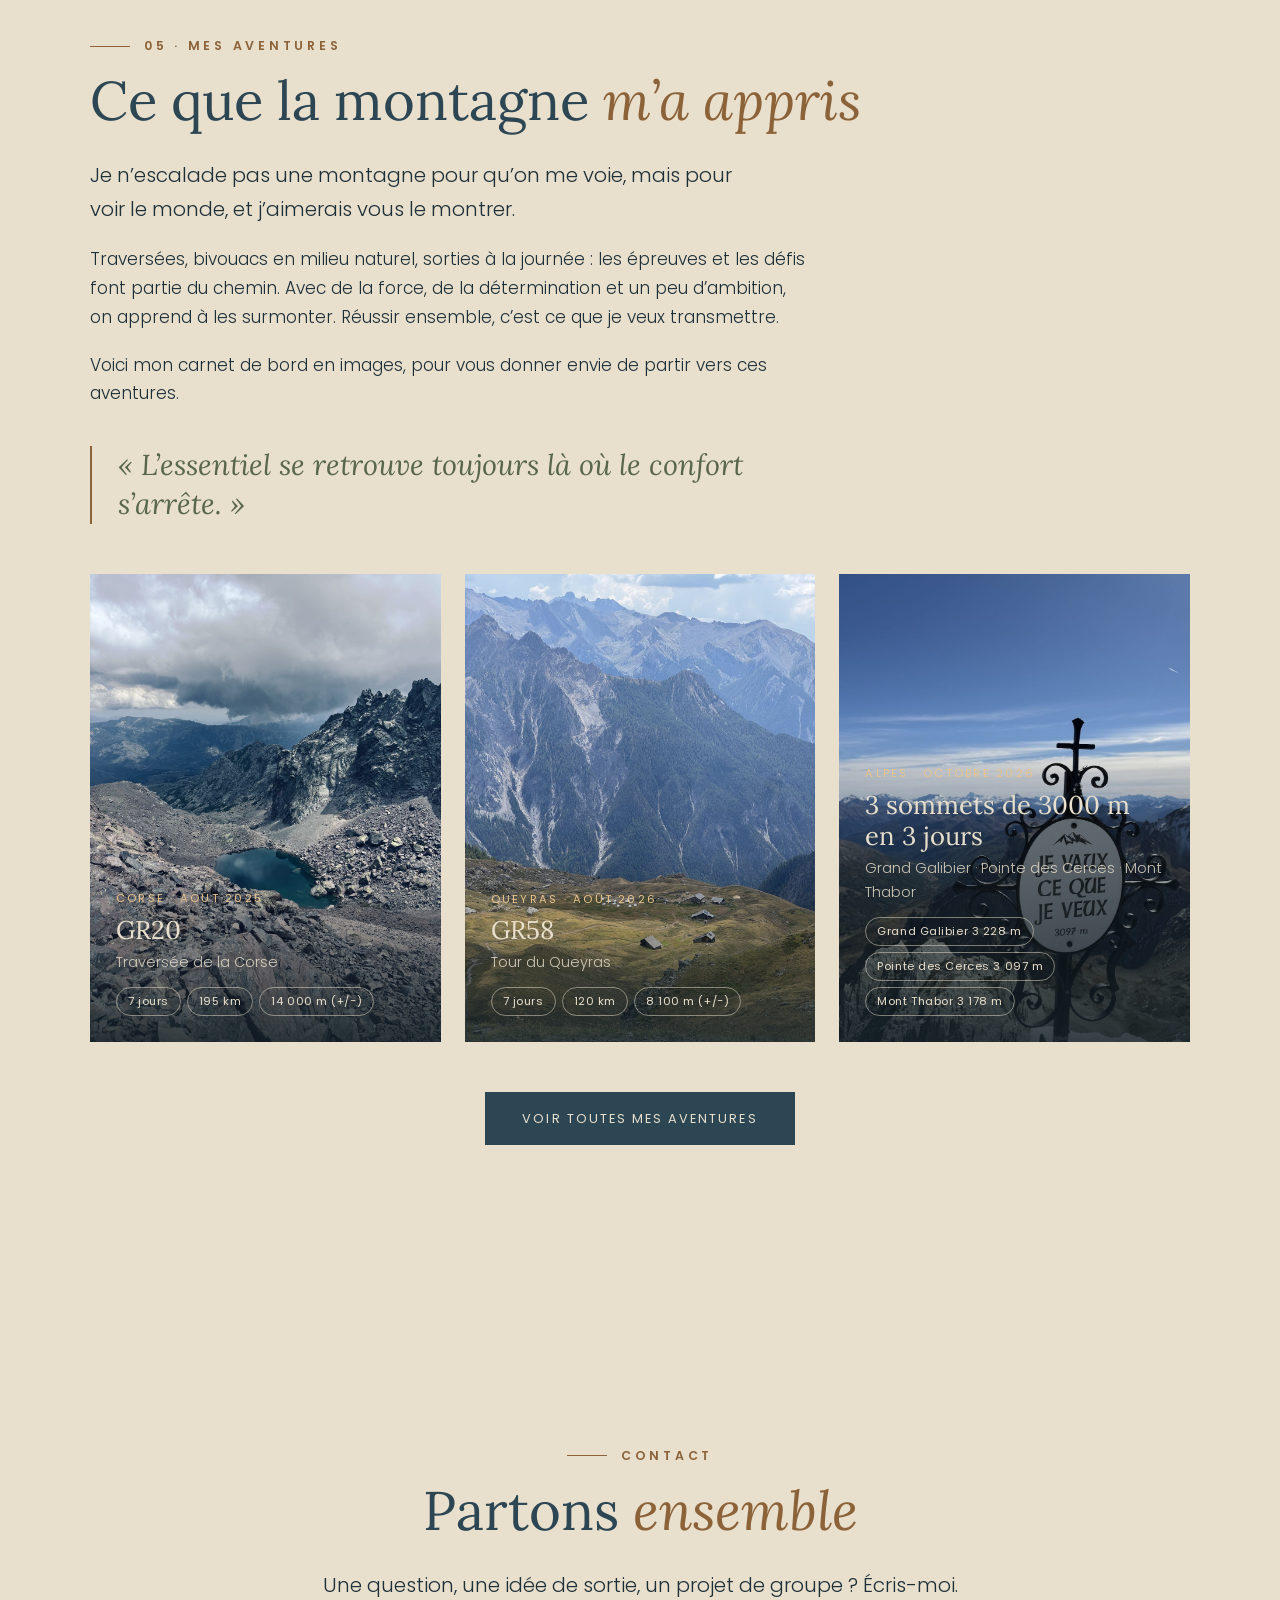
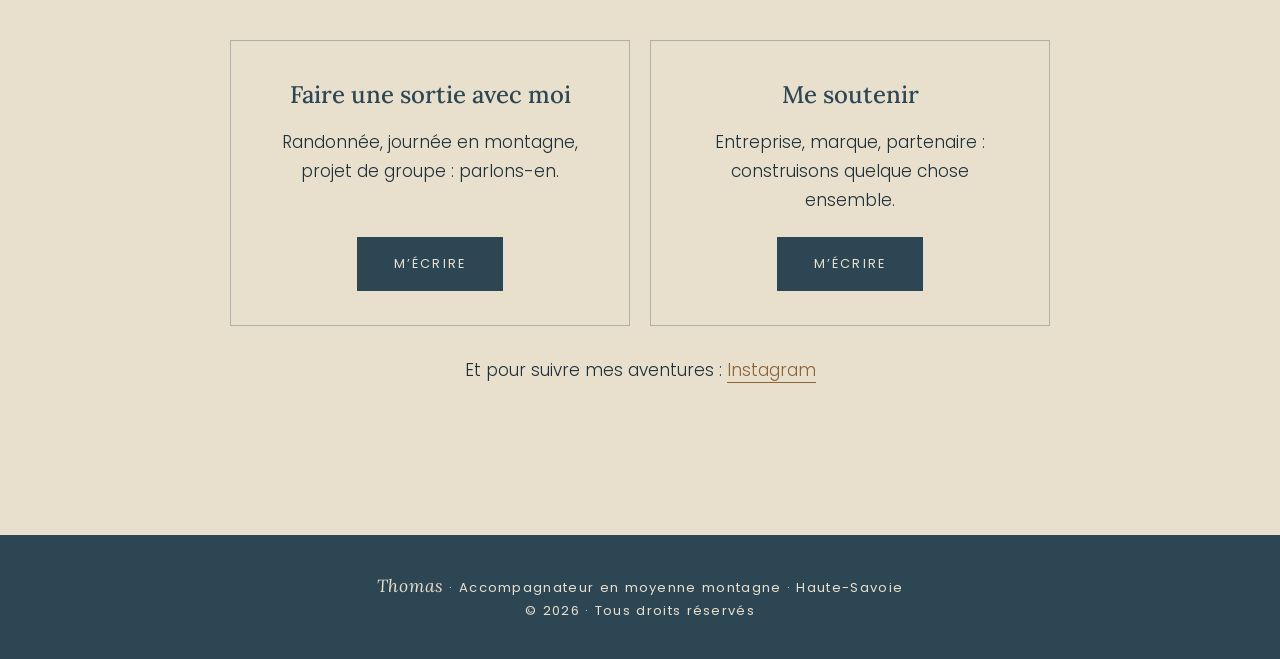
==== commit e7b403f2: "Accueil : BOUCHARD sous Thomas, métier en gras Co-Authored-By: Claude Sonnet 5.5 <noreply@anthropic." ====
--- a/index.html
+++ b/index.html
@@ -41,7 +41,7 @@
   <div class="hero-veil"></div>
 
   <div class="hero-text">
-    <h1>Thomas <em>BOUCHARD</em></h1>
+    <h1>Thomas<br><em>BOUCHARD</em></h1>
     <span class="kicker">Futur accompagnateur en moyenne montagne</span>
     <p class="sub">De l’atelier aux sommets. Je vous emmène marcher, respirer et voir la montagne autrement.</p>
     <a href="amm.html#offres" class="cta">Découvrir les randonnées</a>
--- a/css/style.css
+++ b/css/style.css
@@ -64,8 +64,8 @@
 .hero::after{content:"";position:absolute;left:0;right:0;bottom:0;height:22%;z-index:2;background:linear-gradient(180deg,rgba(232,223,204,0),var(--sable))}
 .hero-text{position:relative;z-index:5;height:100%;display:flex;flex-direction:column;justify-content:center;align-items:center;text-align:center;padding:0 20px 8vh}
 .hero-text{text-shadow:0 1px 14px rgba(20,32,38,.55)}
-.kicker{font-size:.8rem;letter-spacing:.35em;text-transform:uppercase;opacity:0;animation:rise 1.2s .9s forwards;margin-bottom:22px}
-.hero h1{font-family:var(--serif);font-weight:400;font-size:clamp(2.7rem,8.4vw,7rem);line-height:1.02;margin:0 0 16px;
+.kicker{font-size:clamp(.9rem,2.2vw,1.15rem);font-weight:600;letter-spacing:.26em;text-transform:uppercase;opacity:0;animation:rise 1.2s .9s forwards;margin-bottom:24px;text-shadow:0 2px 18px rgba(20,32,38,.75)}
+.hero h1{font-family:var(--serif);font-weight:400;font-size:clamp(3rem,11vw,7.6rem);line-height:.98;margin:0 0 22px;
   opacity:0;animation:rise 1.4s .3s forwards;letter-spacing:-.01em}
 .hero h1 em{font-style:italic;color:#e9c38c}
 .hero p.sub{max-width:560px;font-size:clamp(1rem,2vw,1.2rem);font-weight:300;opacity:0;animation:rise 1.4s 1.2s forwards}
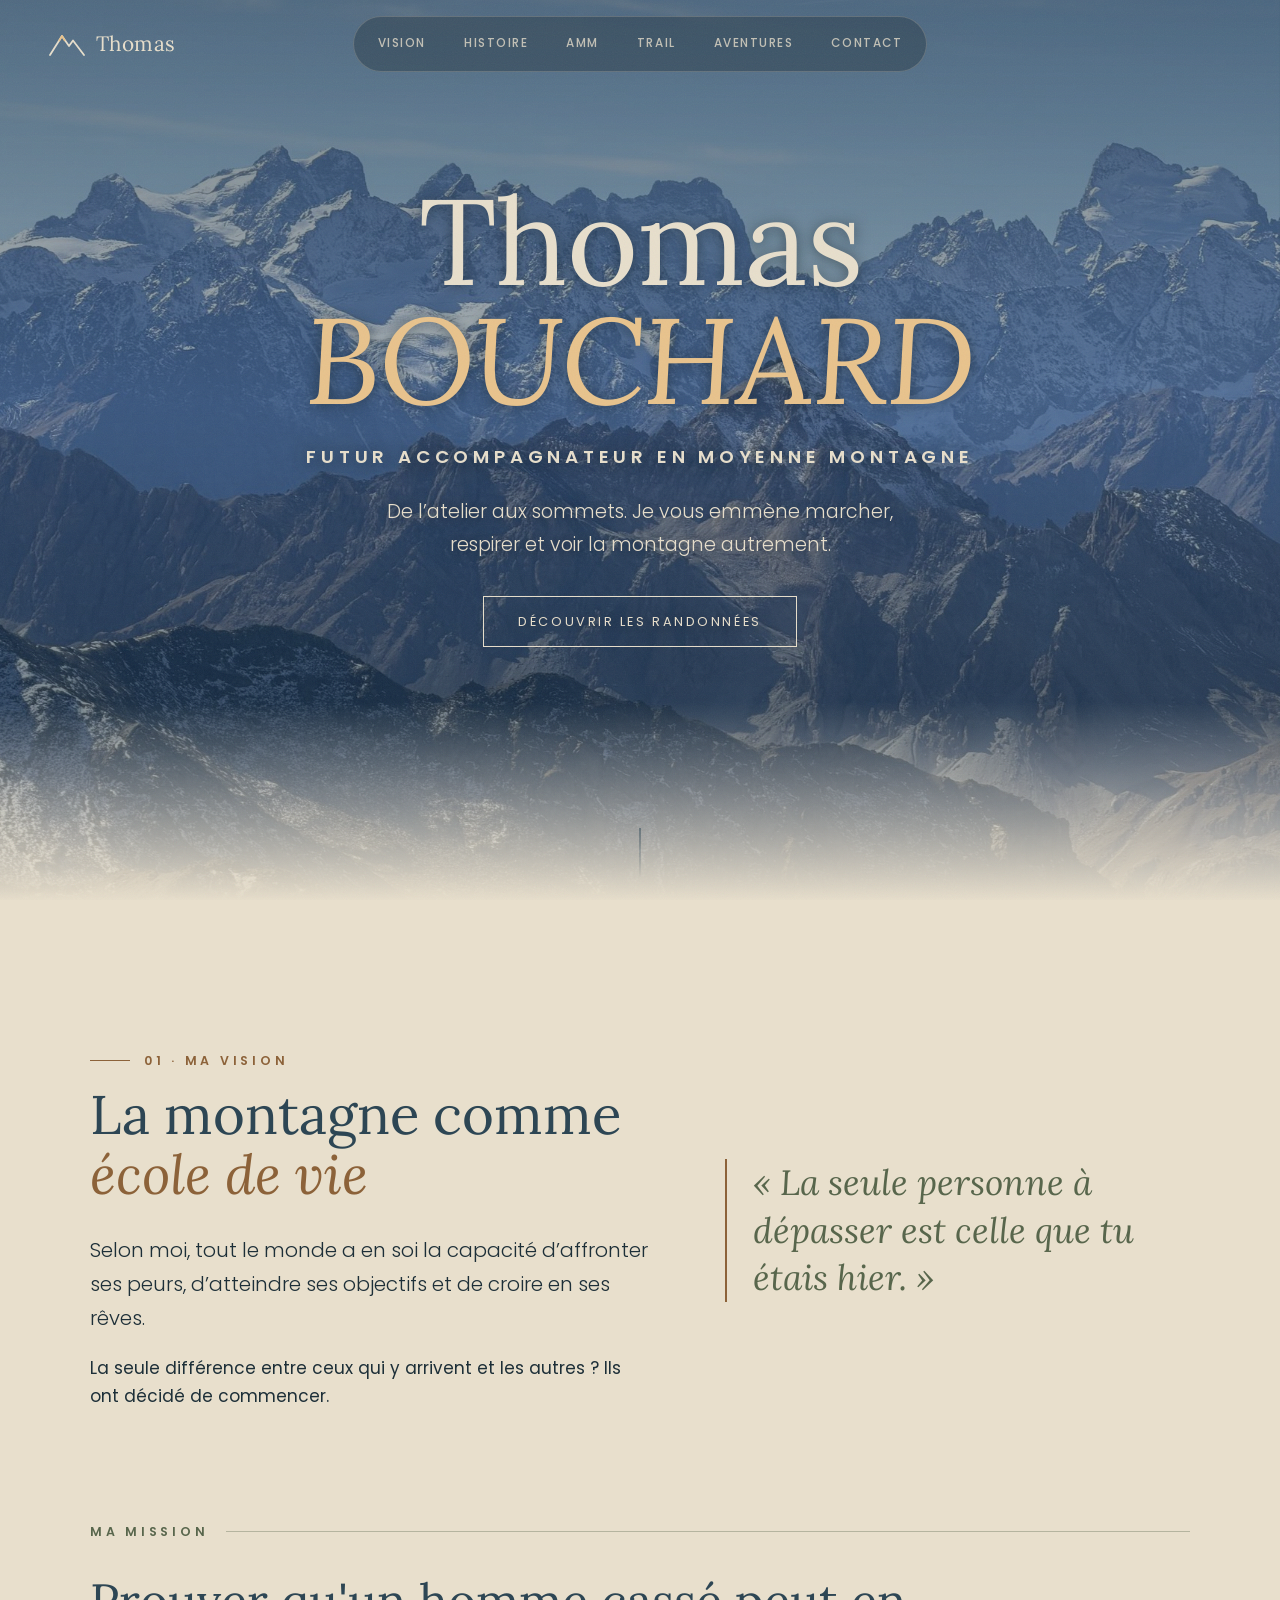
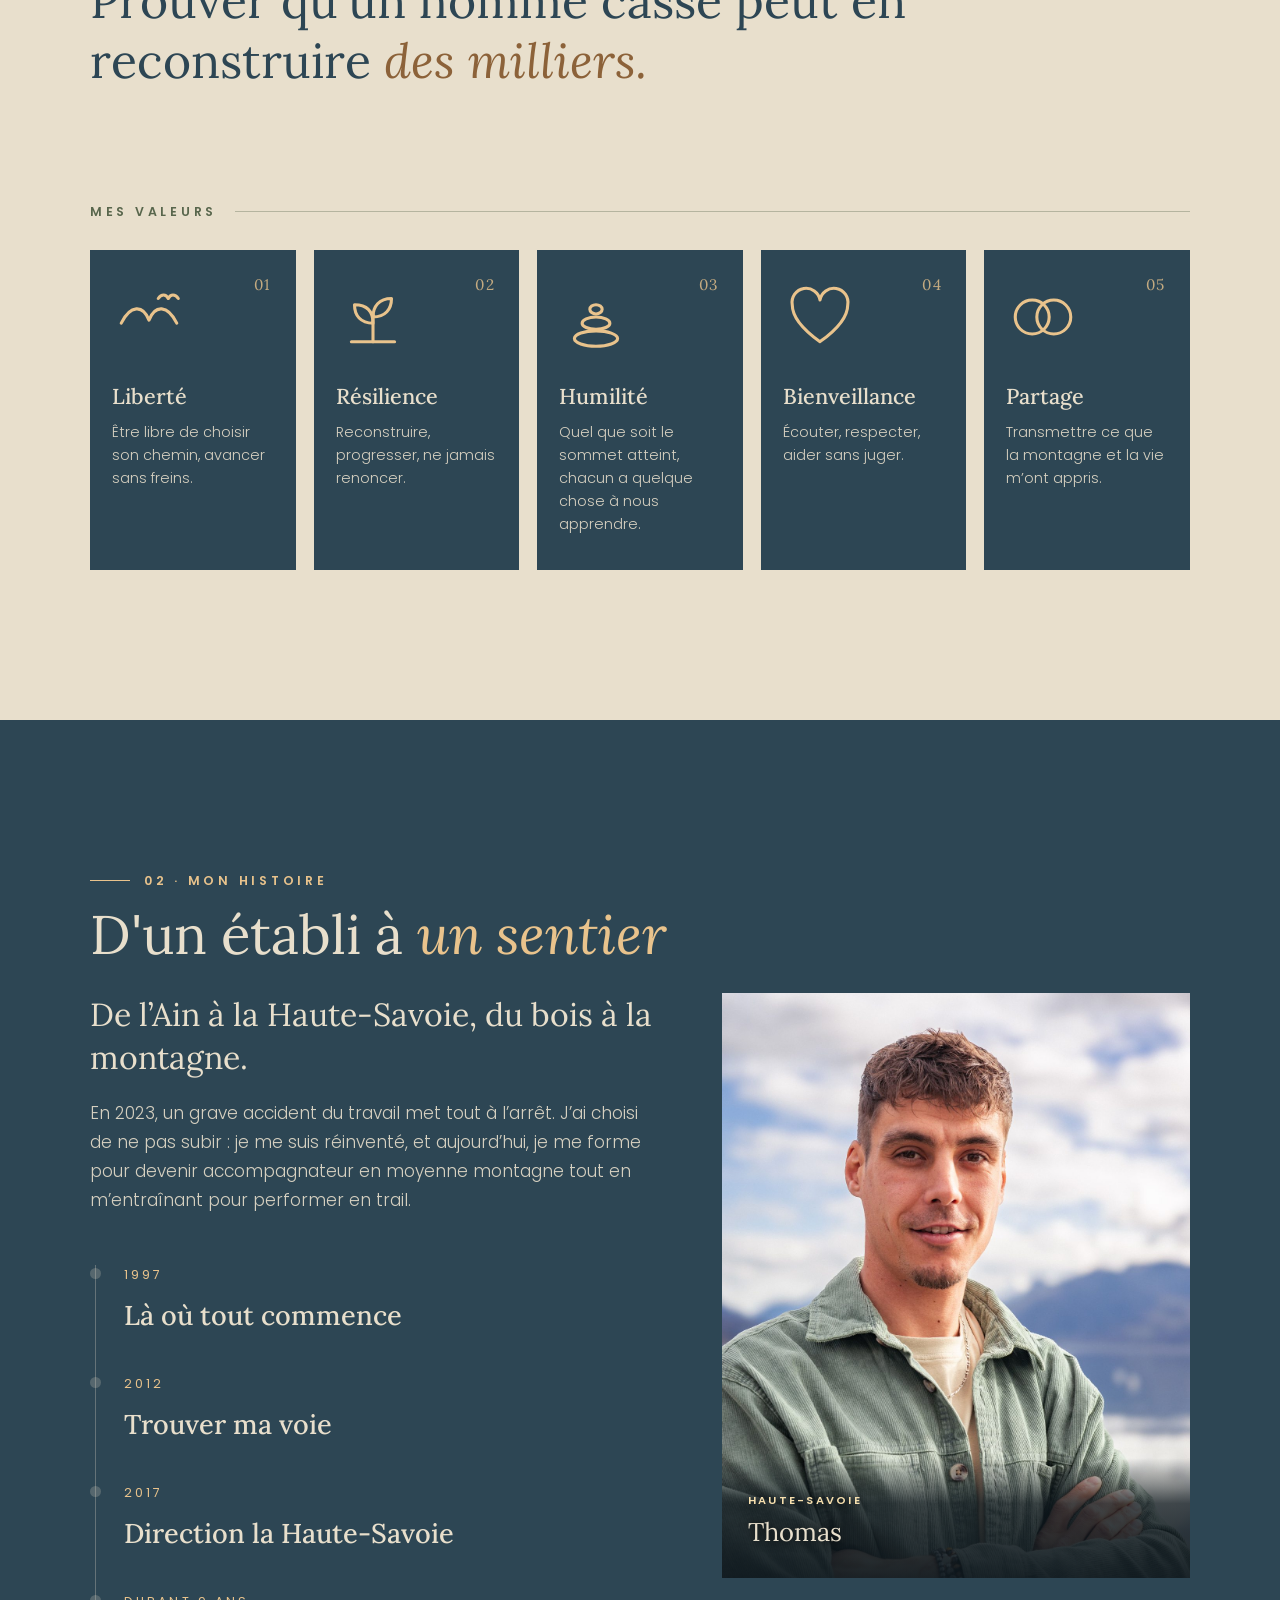
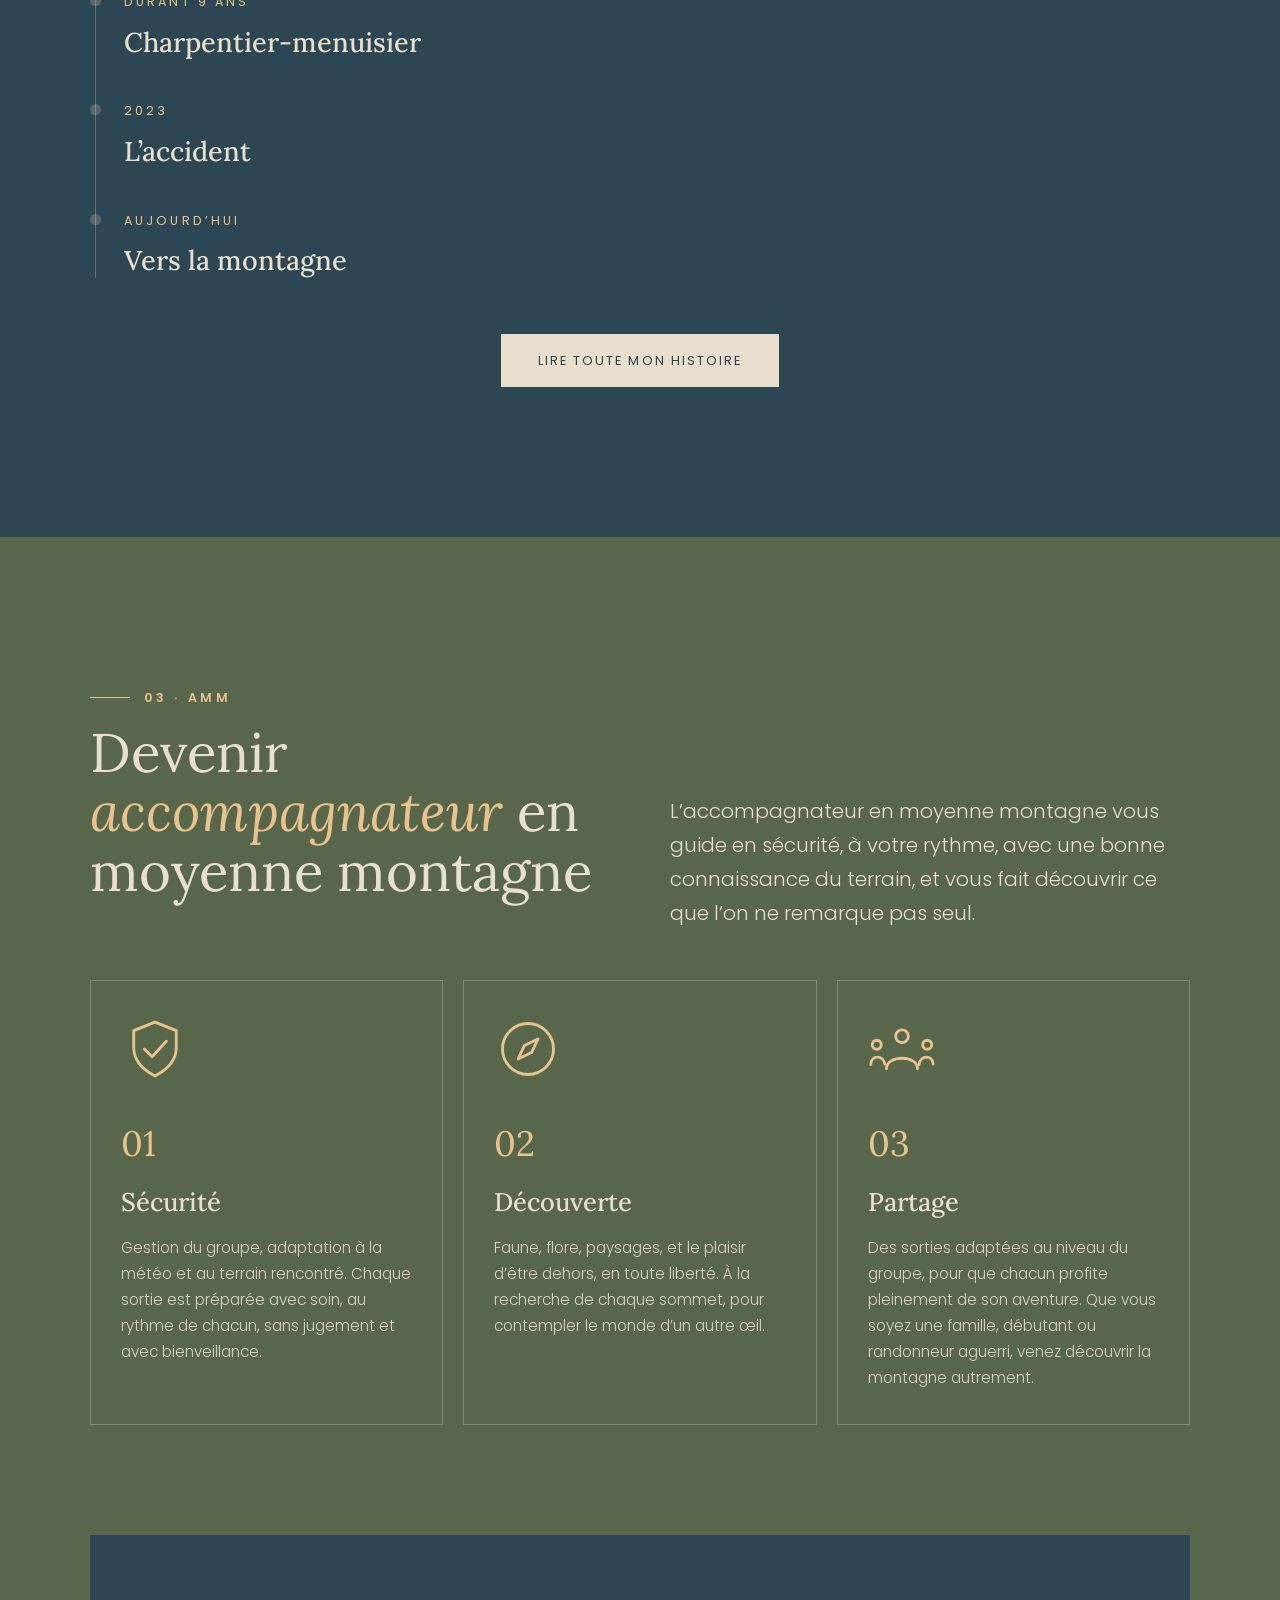
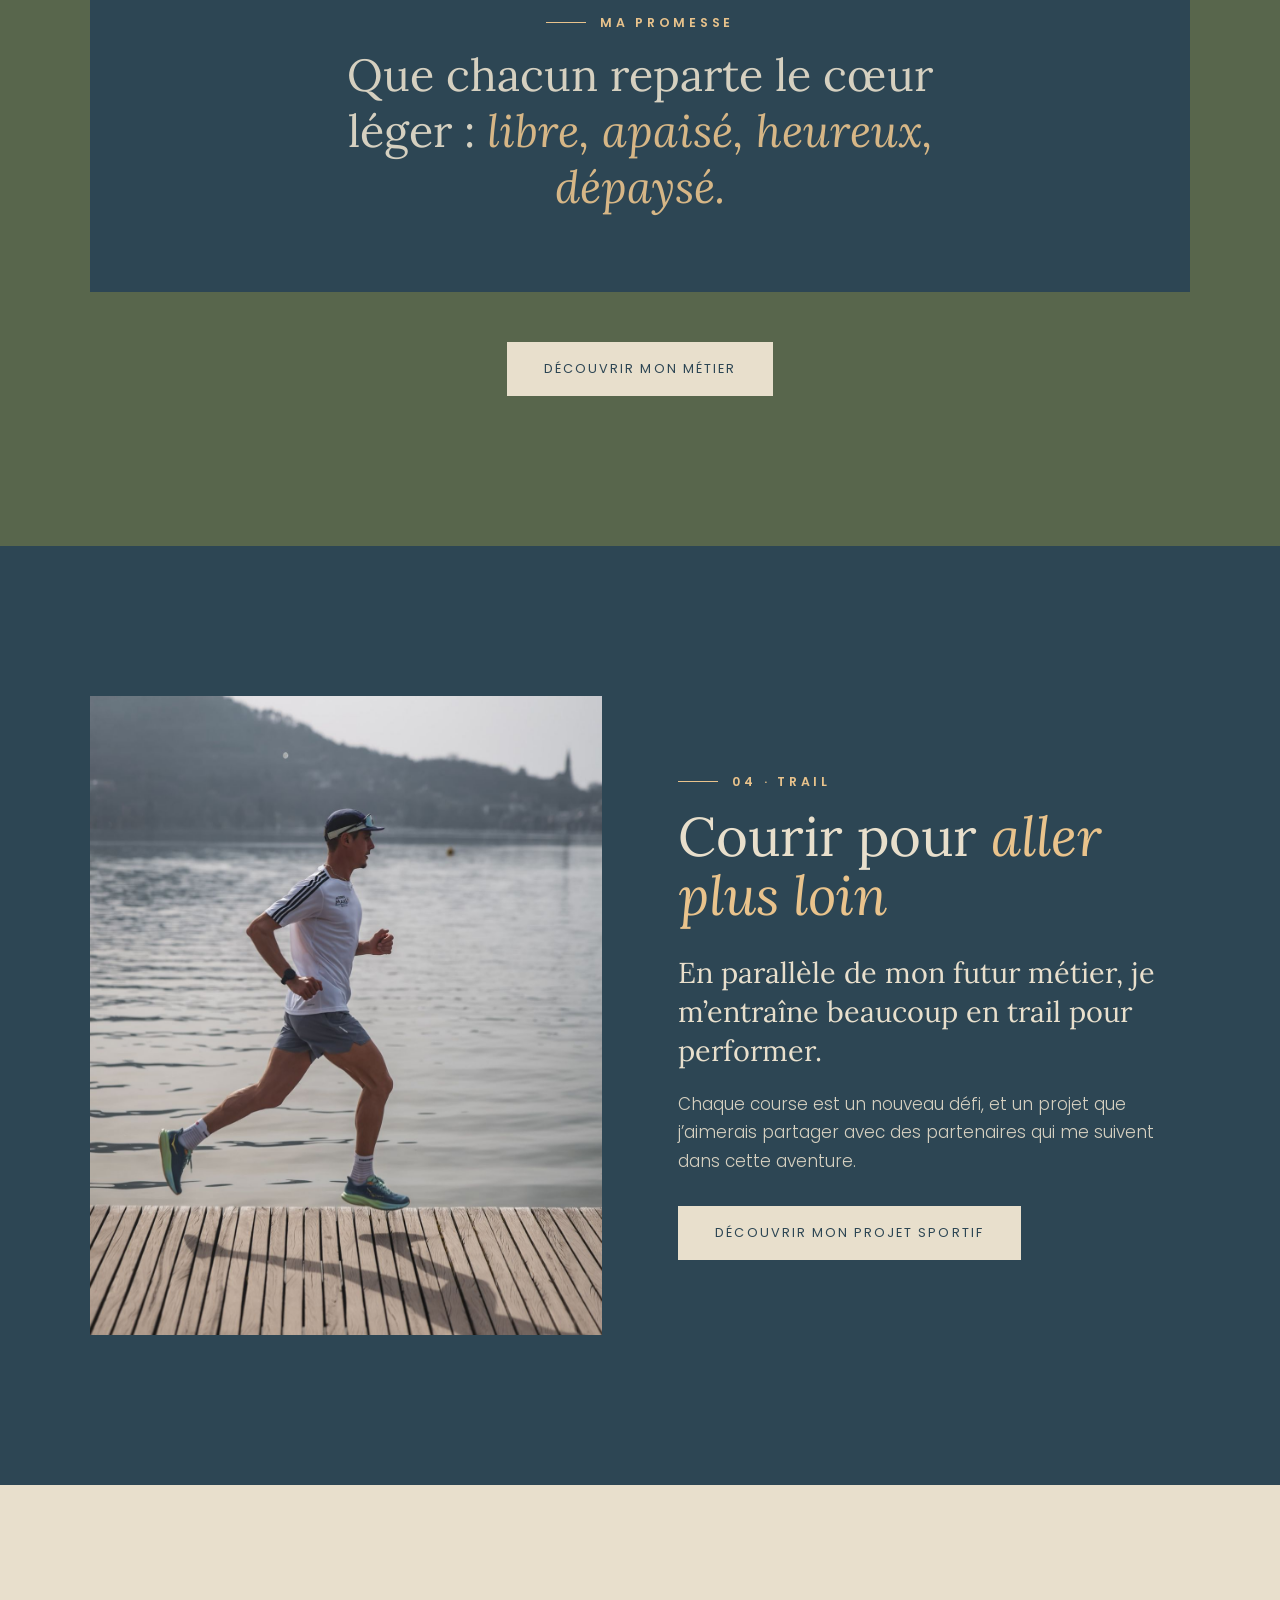
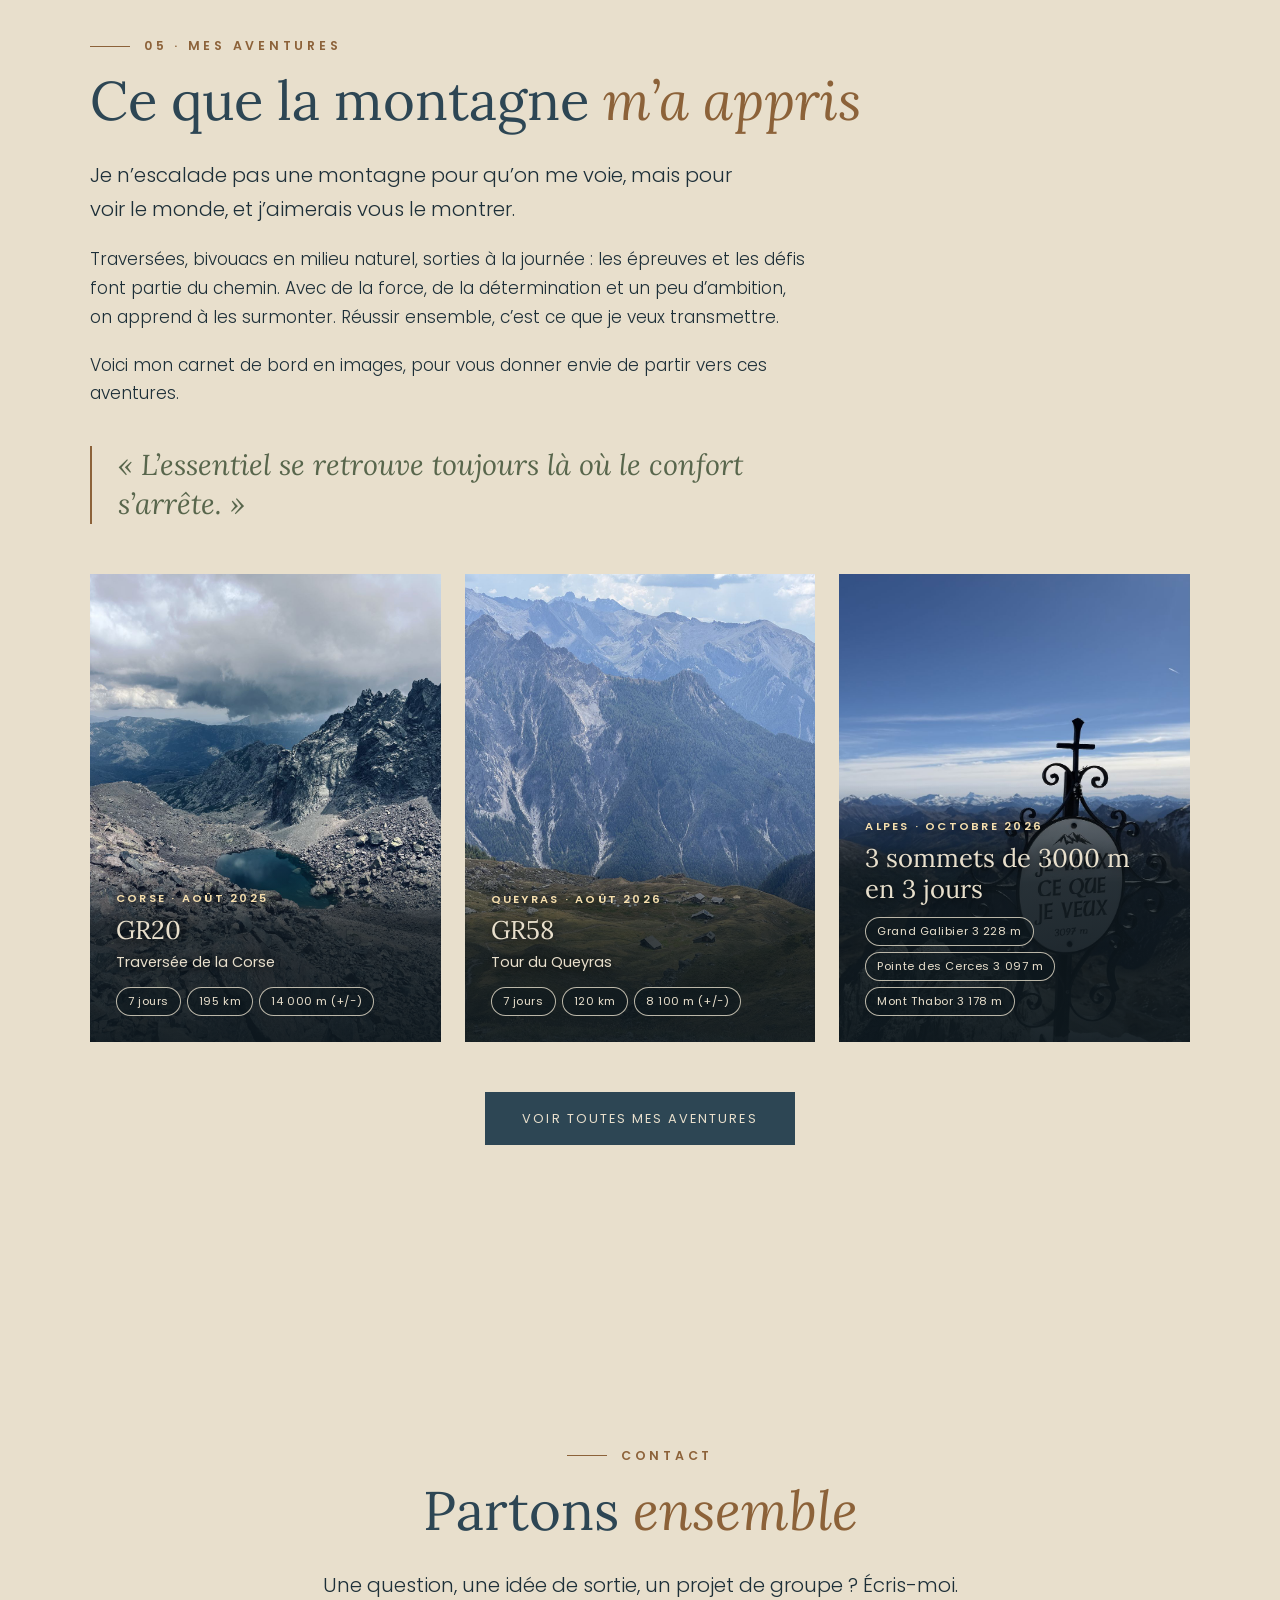
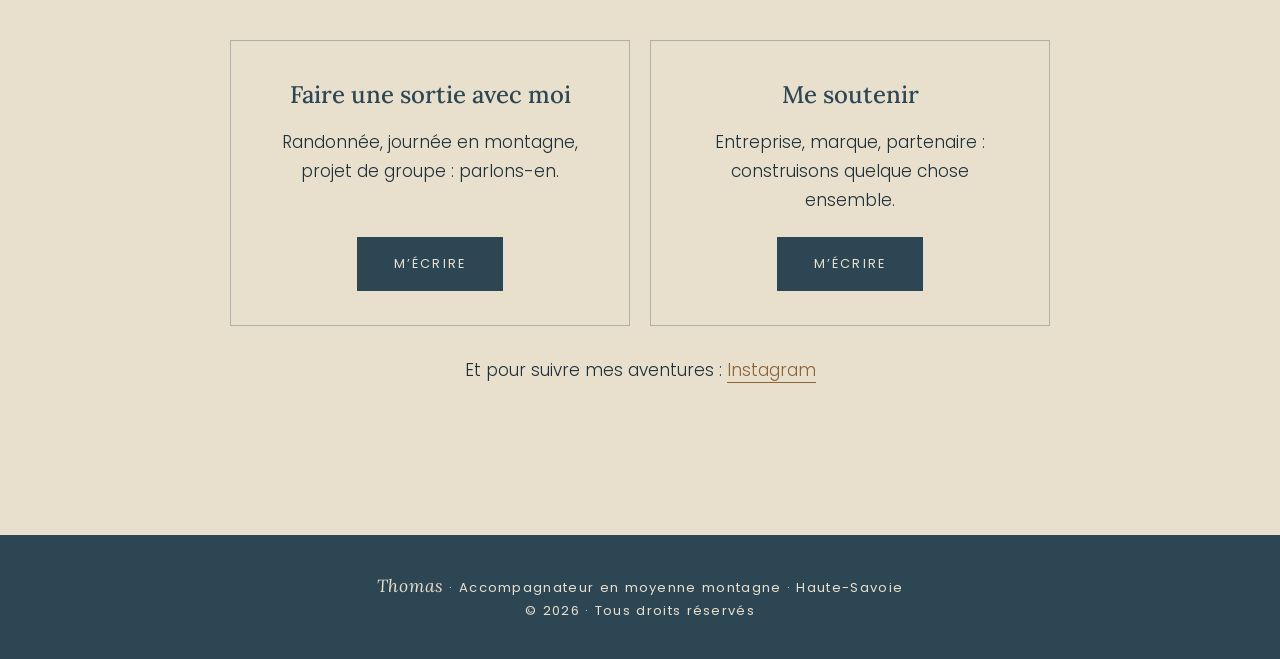
==== commit 9c9dbf01: "3 sommets : retire la ligne des noms (doublon avec les pastilles) Co-Authored-By: Claude Sonnet 5.5 " ====
--- a/index.html
+++ b/index.html
@@ -44,7 +44,7 @@
     <h1>Thomas<br><em>BOUCHARD</em></h1>
     <span class="kicker">Futur accompagnateur en moyenne montagne</span>
     <p class="sub">De l’atelier aux sommets. Je vous emmène marcher, respirer et voir la montagne autrement.</p>
-    <a href="amm.html#offres" class="cta">Découvrir les randonnées</a>
+    <a href="amm.html" class="cta">Découvrir les randonnées</a>
   </div>
   <div class="scroll-hint"></div>
 </header>
@@ -186,7 +186,7 @@
       </a>
       <a class="card reveal" href="aventures/3-sommets.html" data-type="sommets">
         <div class="ph c3"><img src="assets/images/aventures/3-sommets/couverture.jpg" alt="3 sommets de 3000 m en 3 jours" loading="lazy" style="object-position:50% 38%"></div>
-        <div class="info"><small>Alpes · octobre 2026</small><h3>3 sommets de 3000 m en 3 jours</h3><p>Grand Galibier · Pointe des Cerces · Mont Thabor</p><div class="chips"><span>Grand Galibier 3 228 m</span><span>Pointe des Cerces 3 097 m</span><span>Mont Thabor 3 178 m</span></div></div>
+        <div class="info"><small>Alpes · octobre 2026</small><h3>3 sommets de 3000 m en 3 jours</h3><div class="chips"><span>Grand Galibier 3 228 m</span><span>Pointe des Cerces 3 097 m</span><span>Mont Thabor 3 178 m</span></div></div>
       </a>
     </div>
     <div class="section-cta reveal"><a class="btn" href="aventures.html">Voir toutes mes aventures</a></div>
--- a/css/style.css
+++ b/css/style.css
@@ -181,10 +181,12 @@
 .card:hover{transform:translateY(-6px)}
 .card .ph{position:absolute;inset:0;transition:transform .8s}
 .card:hover .ph{transform:scale(1.07)}
-.card .info{position:relative;z-index:2;padding:26px;width:100%;background:linear-gradient(transparent,rgba(20,32,38,.85))}
-.card small{letter-spacing:.2em;text-transform:uppercase;font-size:.7rem;color:#e9c38c}
+.card .info{position:relative;z-index:2;padding:26px;width:100%;background:linear-gradient(transparent,rgba(14,24,30,.78) 38%,rgba(14,24,30,.94))}
+.card small{letter-spacing:.2em;text-transform:uppercase;font-size:.7rem;color:#f6dfae;font-weight:600;text-shadow:0 1px 8px rgba(0,0,0,.8)}
 .card h3{font-family:var(--serif);font-weight:400;font-size:1.6rem;line-height:1.2;margin:4px 0}
-.card p{font-size:.9rem;opacity:.85;font-weight:300}
+.card h3,.card p{text-shadow:0 1px 10px rgba(0,0,0,.85)}
+.card p{font-size:.9rem;opacity:1;font-weight:400}
+.card .chips span{background:rgba(14,24,30,.55);border-color:rgba(232,223,204,.8)}
 /* Emplacement photo : remplace par <img src="assets/ma-photo.jpg" alt="..."> */
 .ph{background:
   linear-gradient(180deg,transparent 40%,rgba(0,0,0,.25)),
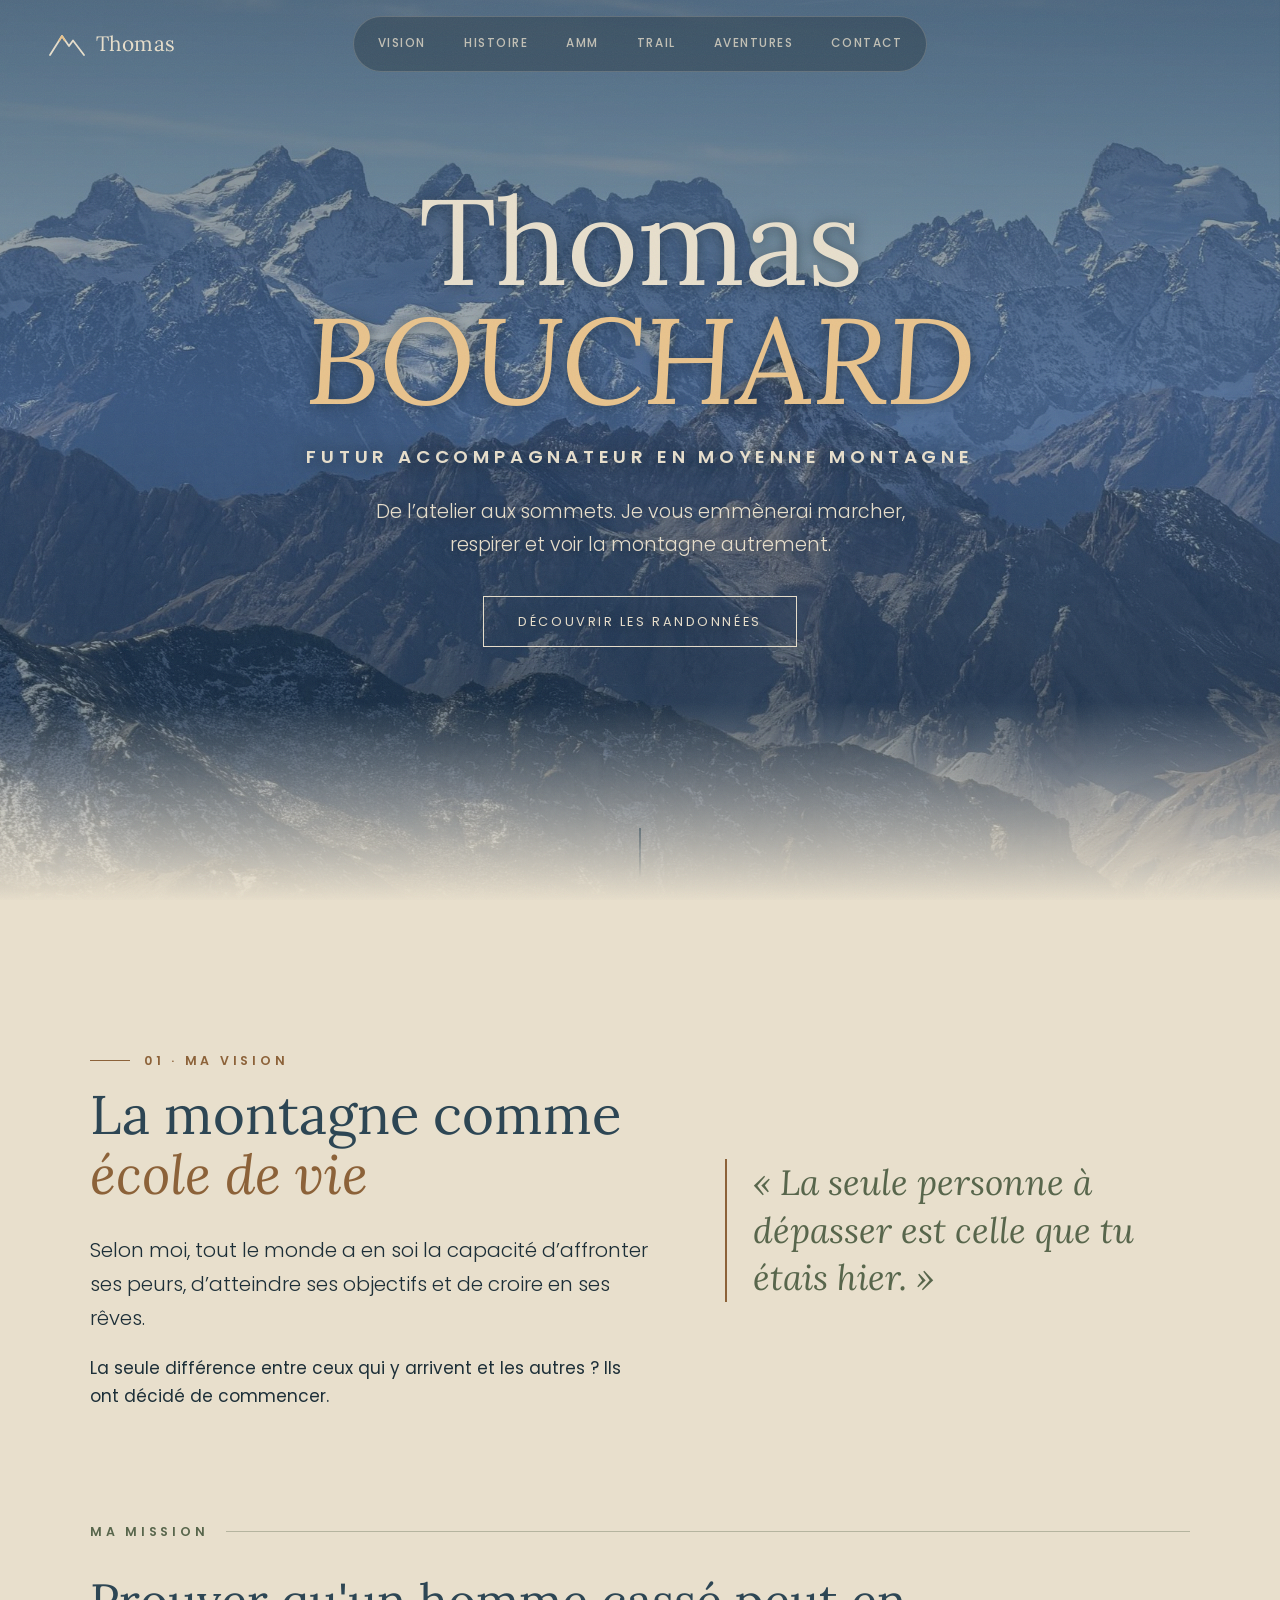
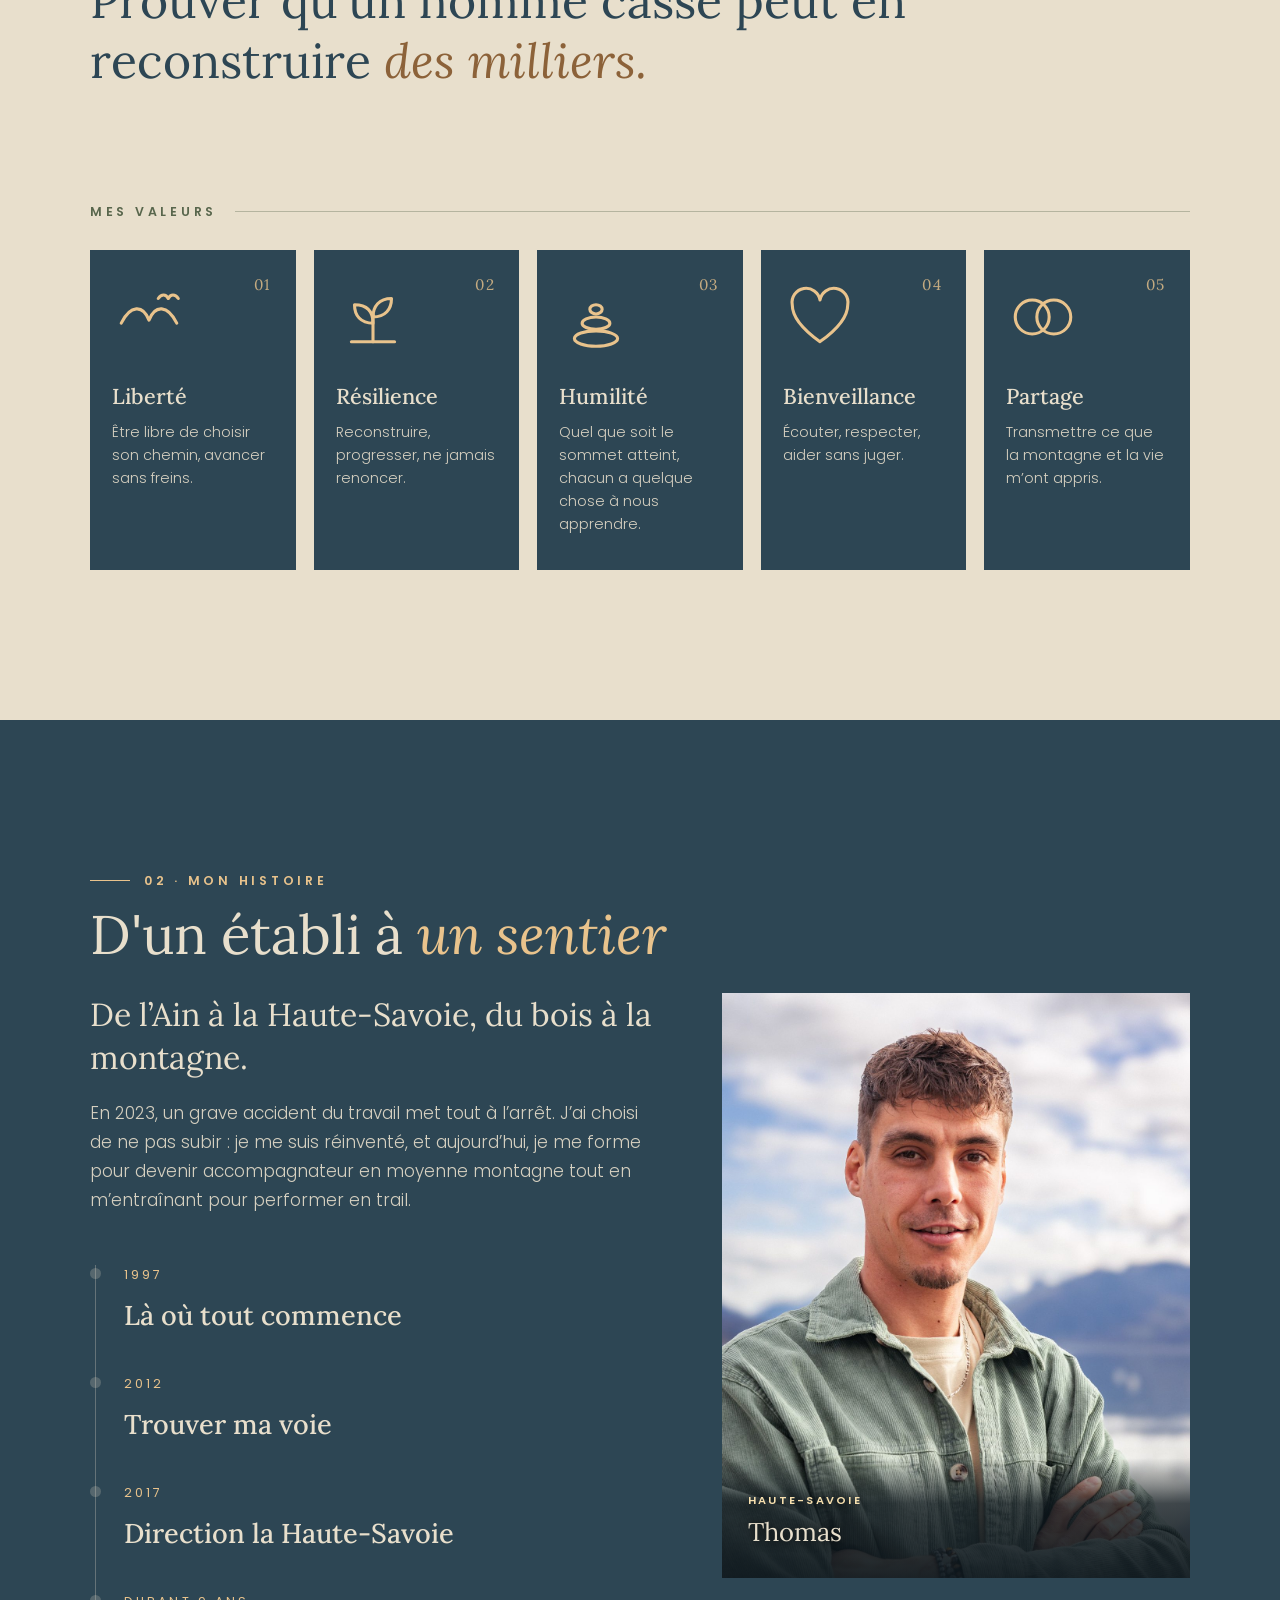
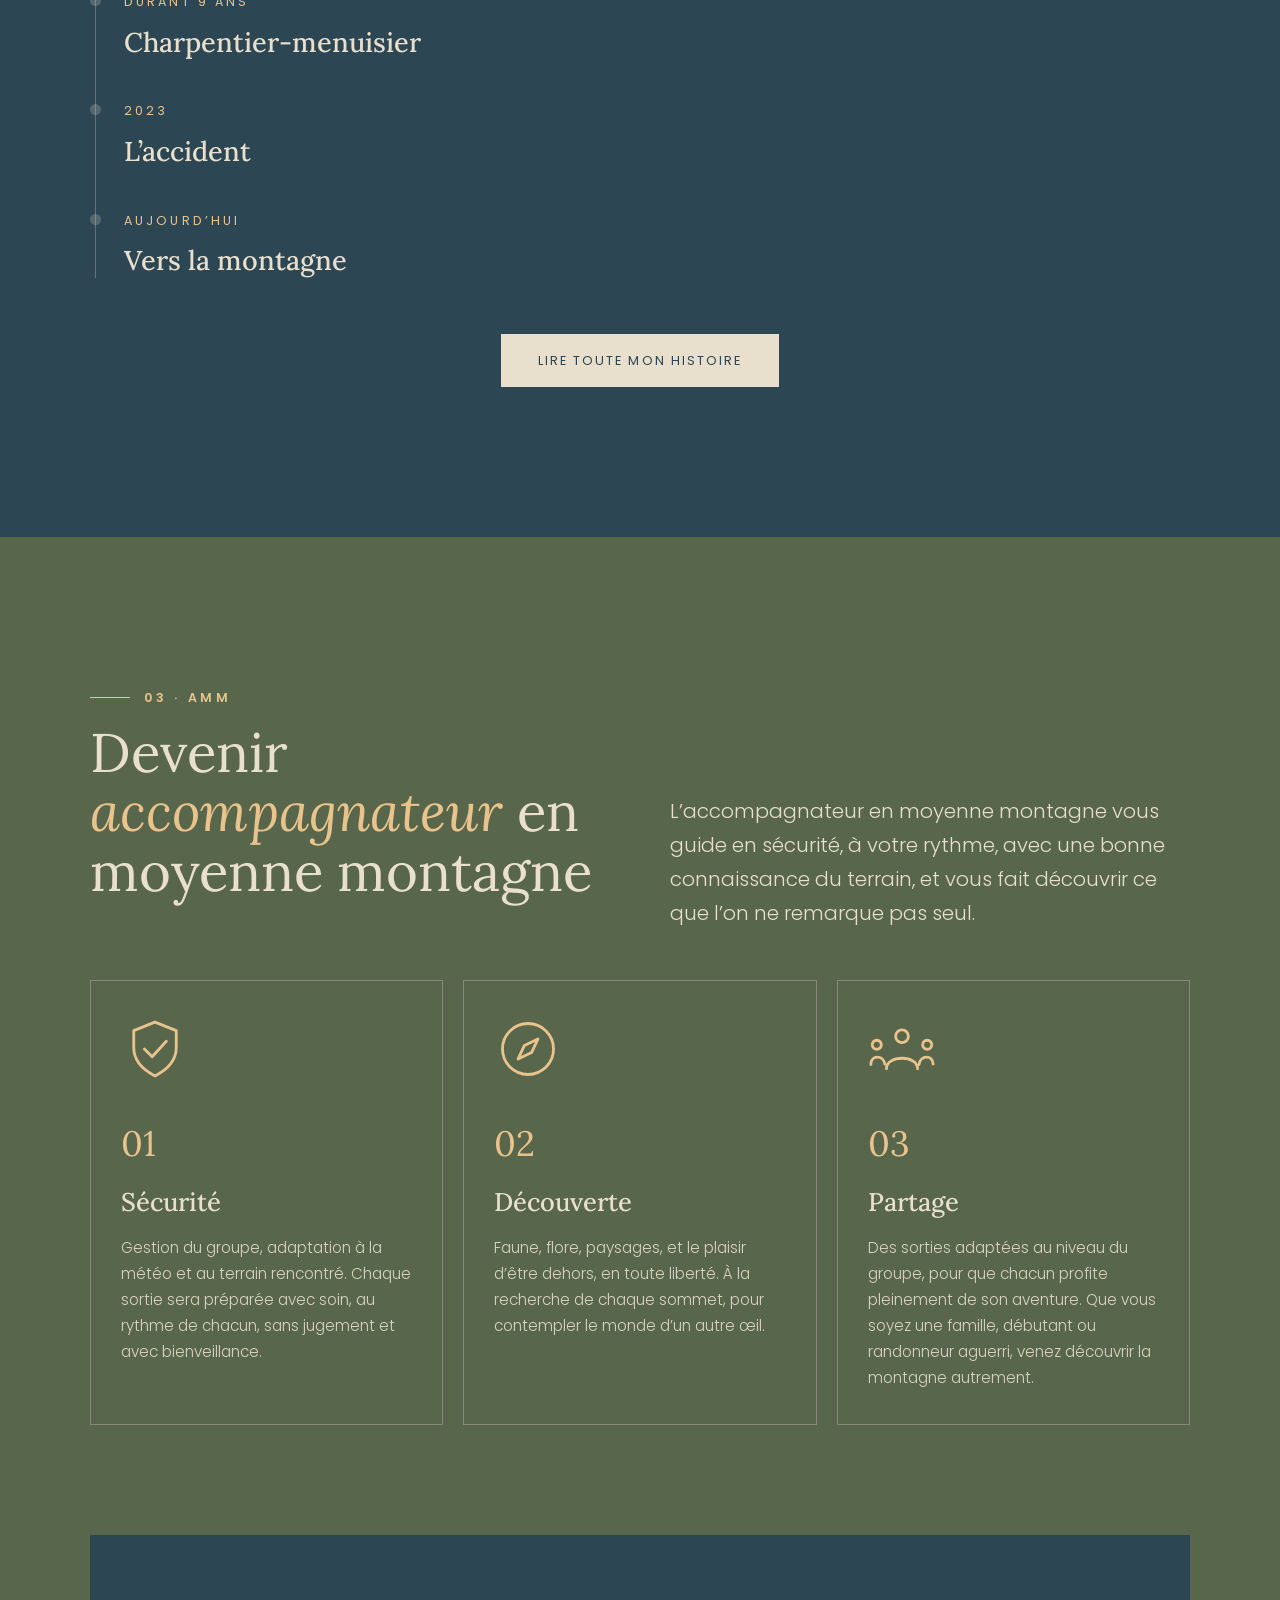
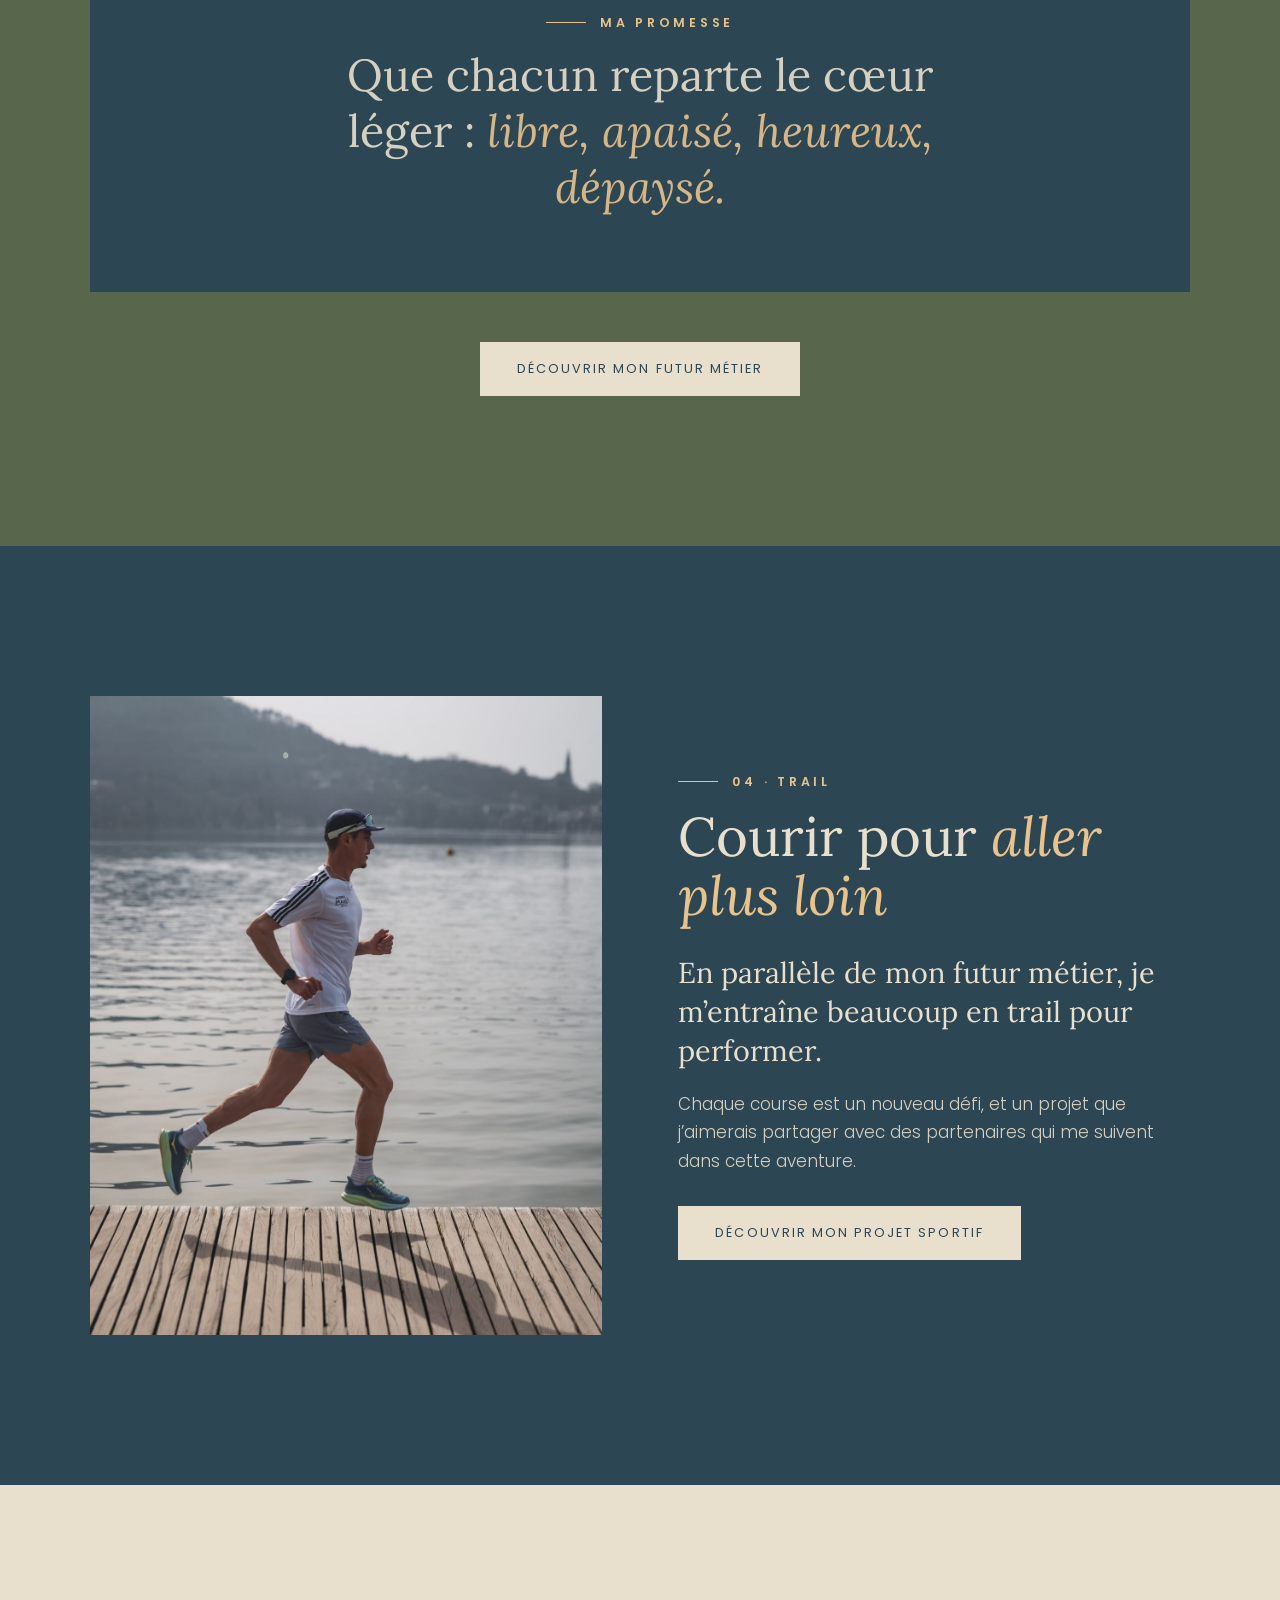
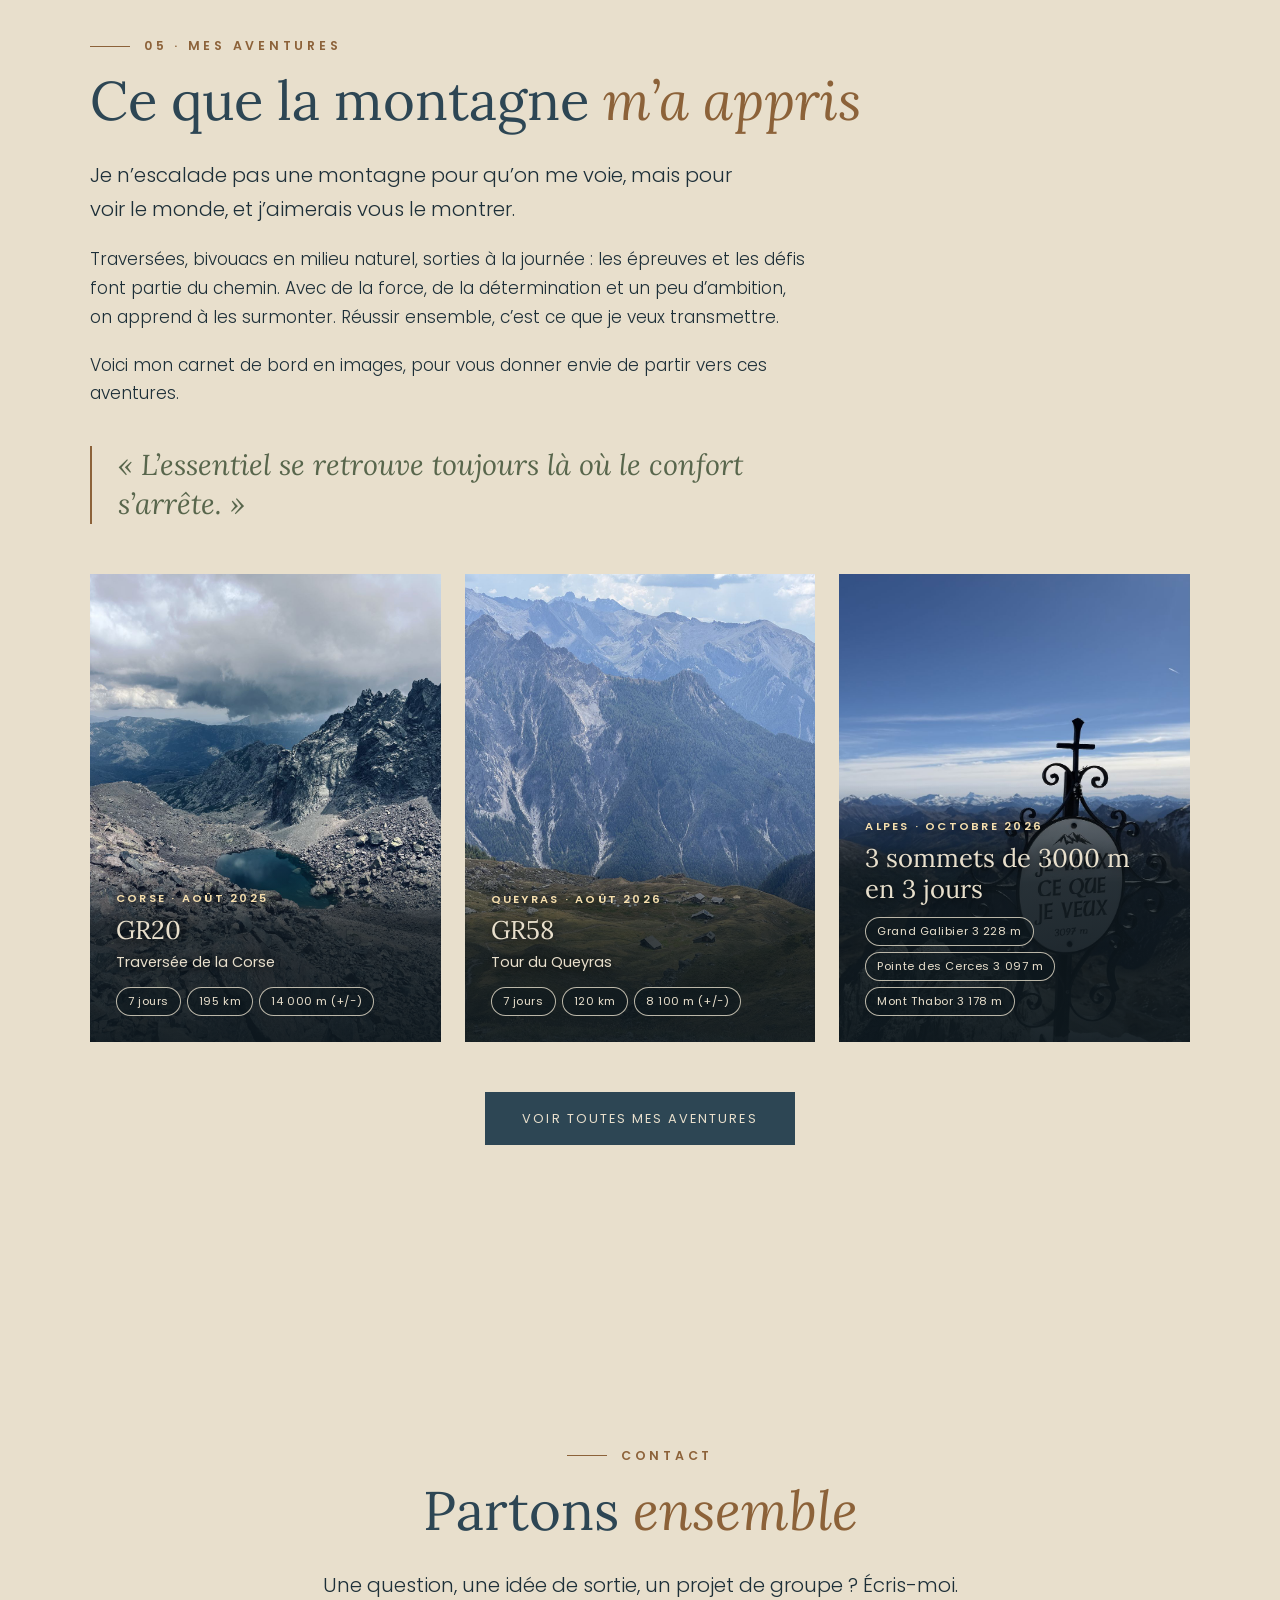
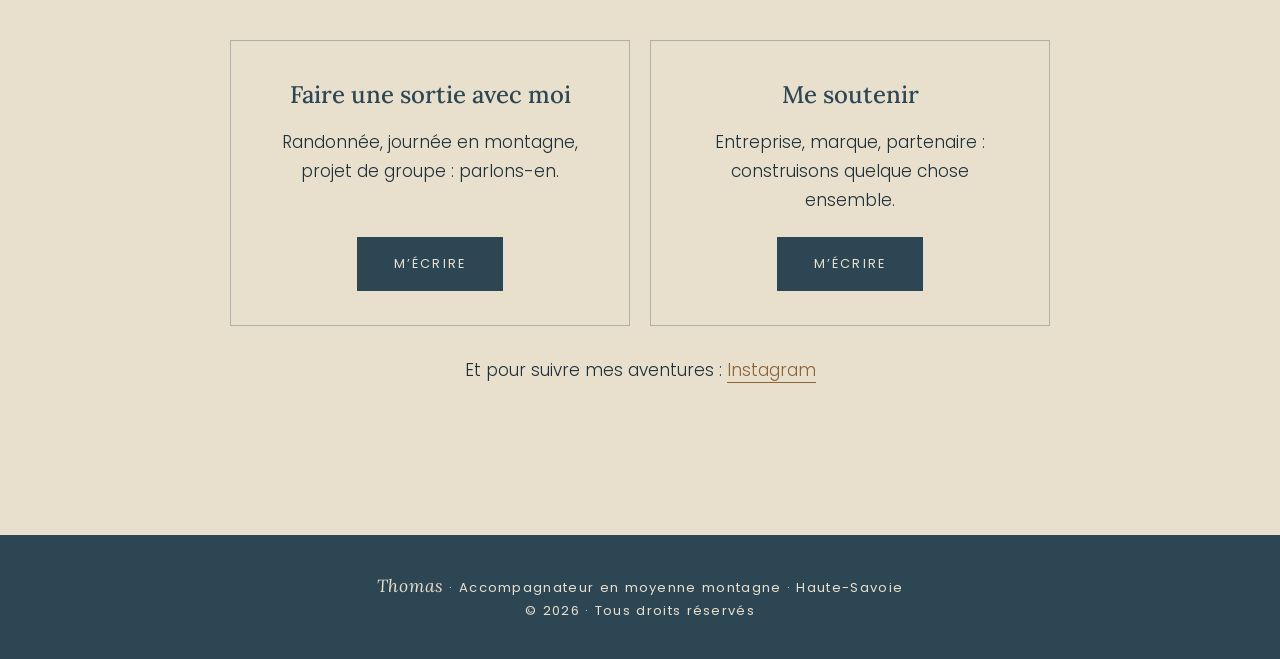
==== commit ef514c76: "Textes AMM au futur Co-Authored-By: Claude Sonnet 5.5 <noreply@anthropic.com> Claude-Session: https:" ====
--- a/index.html
+++ b/index.html
@@ -43,7 +43,7 @@
   <div class="hero-text">
     <h1>Thomas<br><em>BOUCHARD</em></h1>
     <span class="kicker">Futur accompagnateur en moyenne montagne</span>
-    <p class="sub">De l’atelier aux sommets. Je vous emmène marcher, respirer et voir la montagne autrement.</p>
+    <p class="sub">De l’atelier aux sommets. Je vous emmènerai marcher, respirer et voir la montagne autrement.</p>
     <a href="amm.html" class="cta">Découvrir les randonnées</a>
   </div>
   <div class="scroll-hint"></div>
@@ -131,7 +131,7 @@
       <p class="reveal lead">L’accompagnateur en moyenne montagne vous guide en sécurité, à votre rythme, avec une bonne connaissance du terrain, et vous fait découvrir ce que l’on ne remarque pas seul.</p>
     </div>
     <div class="pillars">
-      <div class="pillar p-securite reveal"><svg class="p-icon" viewBox="0 0 48 48" fill="none" stroke="currentColor" stroke-width="2" stroke-linecap="round" stroke-linejoin="round" aria-hidden="true"><path pathLength="1" d="M24 5 L39 11 V23 C39 33 32 39 24 43 C16 39 9 33 9 23 V11 Z"/><path pathLength="1" d="M16.5 24 L22 29.5 L32 18.5"/></svg><b>01</b><h3>Sécurité</h3><p>Gestion du groupe, adaptation à la météo et au terrain rencontré. Chaque sortie est préparée avec soin, au rythme de chacun, sans jugement et avec bienveillance.</p></div>
+      <div class="pillar p-securite reveal"><svg class="p-icon" viewBox="0 0 48 48" fill="none" stroke="currentColor" stroke-width="2" stroke-linecap="round" stroke-linejoin="round" aria-hidden="true"><path pathLength="1" d="M24 5 L39 11 V23 C39 33 32 39 24 43 C16 39 9 33 9 23 V11 Z"/><path pathLength="1" d="M16.5 24 L22 29.5 L32 18.5"/></svg><b>01</b><h3>Sécurité</h3><p>Gestion du groupe, adaptation à la météo et au terrain rencontré. Chaque sortie sera préparée avec soin, au rythme de chacun, sans jugement et avec bienveillance.</p></div>
       <div class="pillar p-decouverte reveal"><svg class="p-icon" viewBox="0 0 48 48" fill="none" stroke="currentColor" stroke-width="2" stroke-linecap="round" stroke-linejoin="round" aria-hidden="true"><path pathLength="1" d="M6 24 a18 18 0 1 0 36 0 a18 18 0 1 0 -36 0"/><g class="needle"><path pathLength="1" d="M31 17 L26.5 26.5 L17 31 L21.5 21.5 Z"/></g></svg><b>02</b><h3>Découverte</h3><p>Faune, flore, paysages, et le plaisir d’être dehors, en toute liberté. À la recherche de chaque sommet, pour contempler le monde d’un autre œil.</p></div>
       <div class="pillar p-partage reveal"><svg class="p-icon" viewBox="0 0 48 48" fill="none" stroke="currentColor" stroke-width="2" stroke-linecap="round" stroke-linejoin="round" aria-hidden="true"><path pathLength="1" class="side l" d="M3 21 a3.2 3.2 0 1 0 6.4 0 a3.2 3.2 0 1 0 -6.4 0"/><path pathLength="1" class="side l" d="M2 35 C2 28 11 28 12 35"/><path pathLength="1" class="side r" d="M38.6 21 a3.2 3.2 0 1 0 6.4 0 a3.2 3.2 0 1 0 -6.4 0"/><path pathLength="1" class="side r" d="M36 35 C37 28 46 28 46 35"/><path pathLength="1" d="M19.5 15 a4.5 4.5 0 1 0 9 0 a4.5 4.5 0 1 0 -9 0"/><path pathLength="1" d="M13 38 C13 28 35 28 35 38"/></svg><b>03</b><h3>Partage</h3><p>Des sorties adaptées au niveau du groupe, pour que chacun profite pleinement de son aventure. Que vous soyez une famille, débutant ou randonneur aguerri, venez découvrir la montagne autrement.</p></div>
     </div>
@@ -142,7 +142,7 @@
       <p class="promesse-lead">Que chacun reparte le cœur léger : <em>libre, apaisé, heureux, dépaysé.</em></p>
     </div>
 
-    <div class="section-cta reveal"><a class="btn light" href="amm.html">Découvrir mon métier</a></div>
+    <div class="section-cta reveal"><a class="btn light" href="amm.html">Découvrir mon futur métier</a></div>
   </div>
 </section>
 
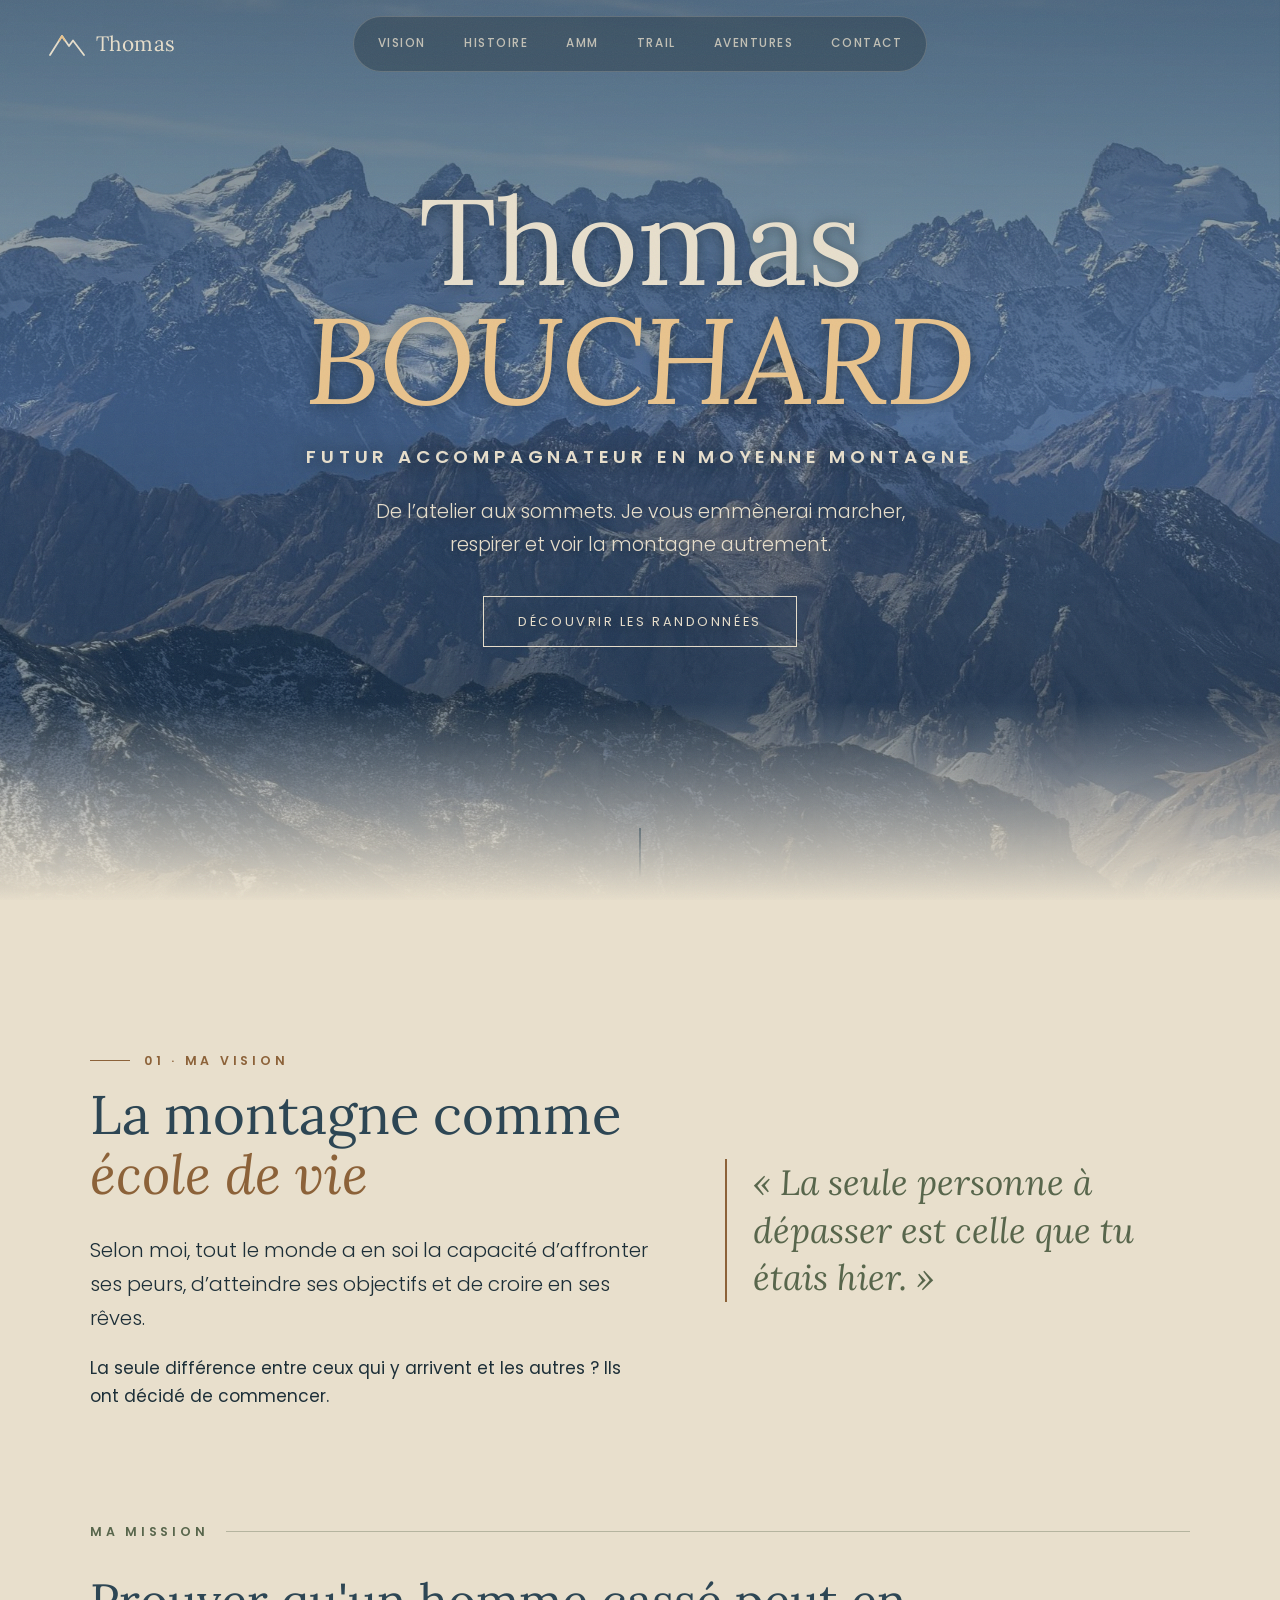
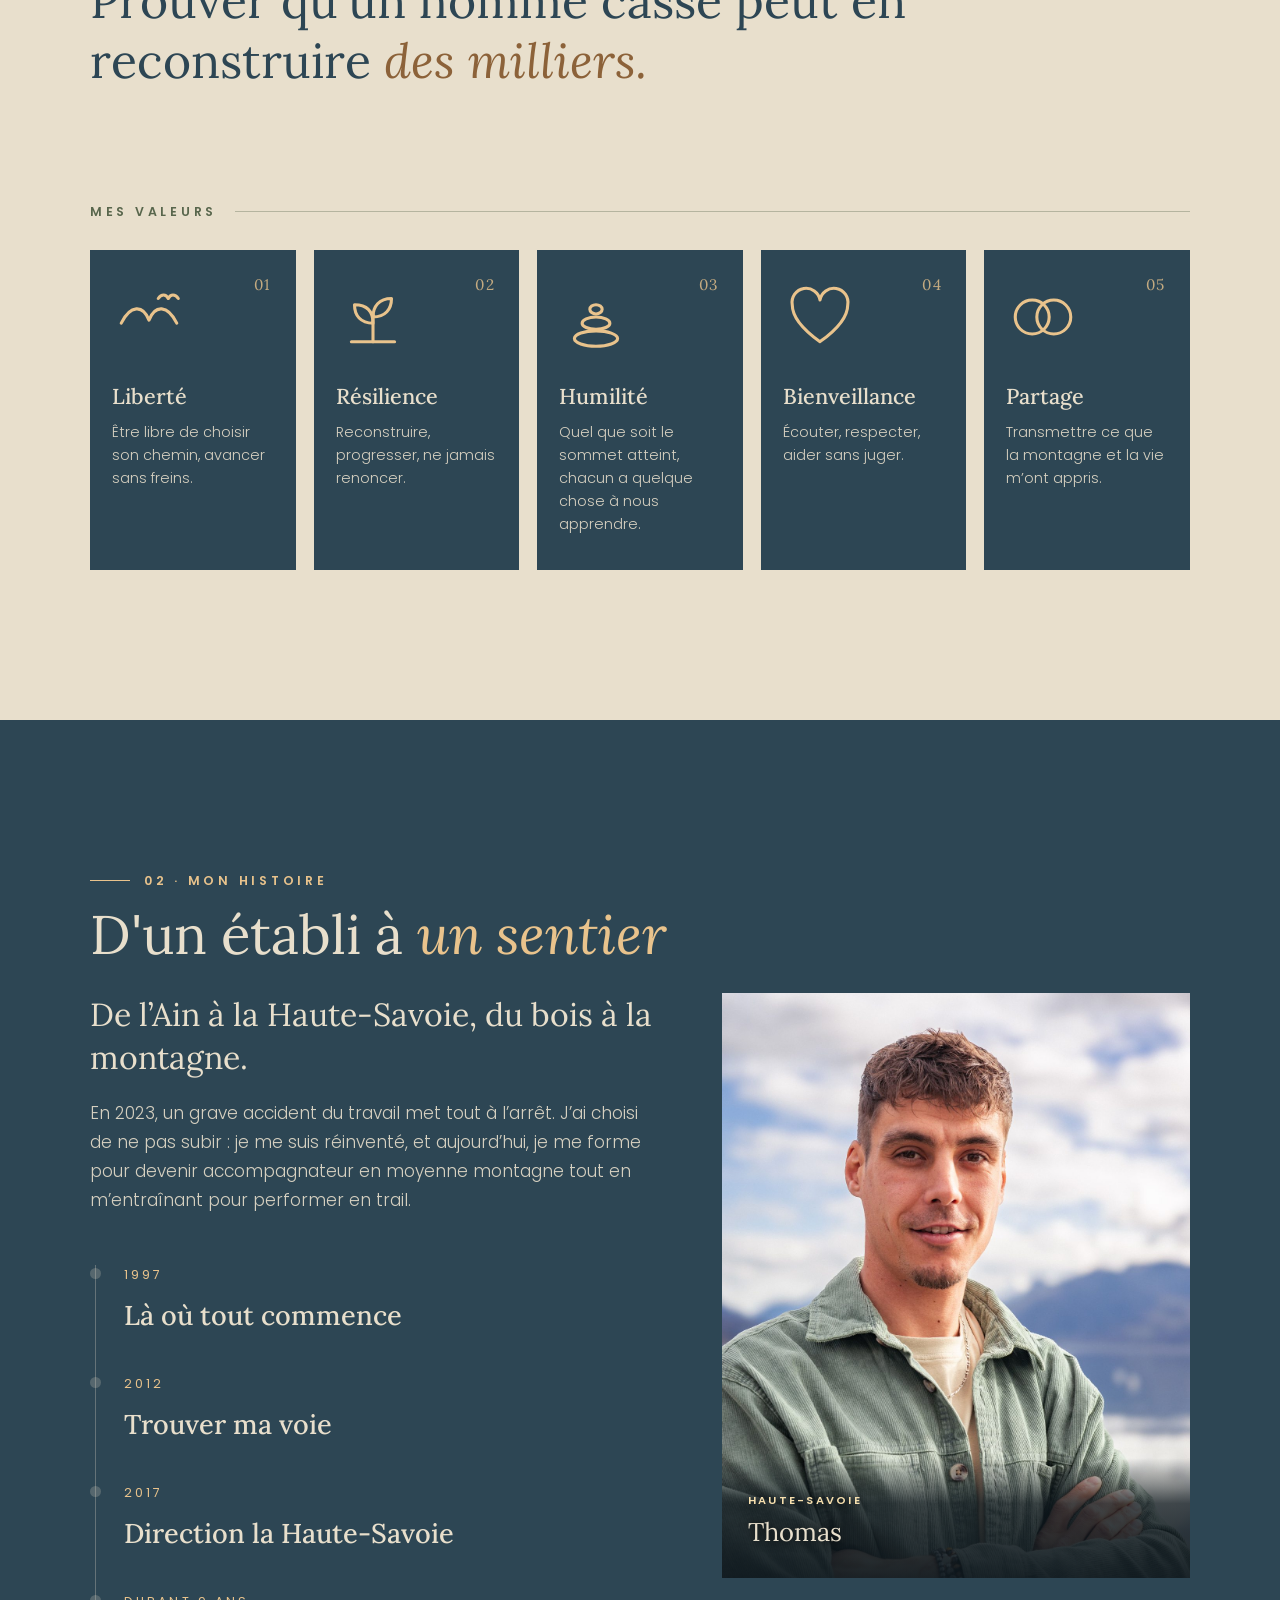
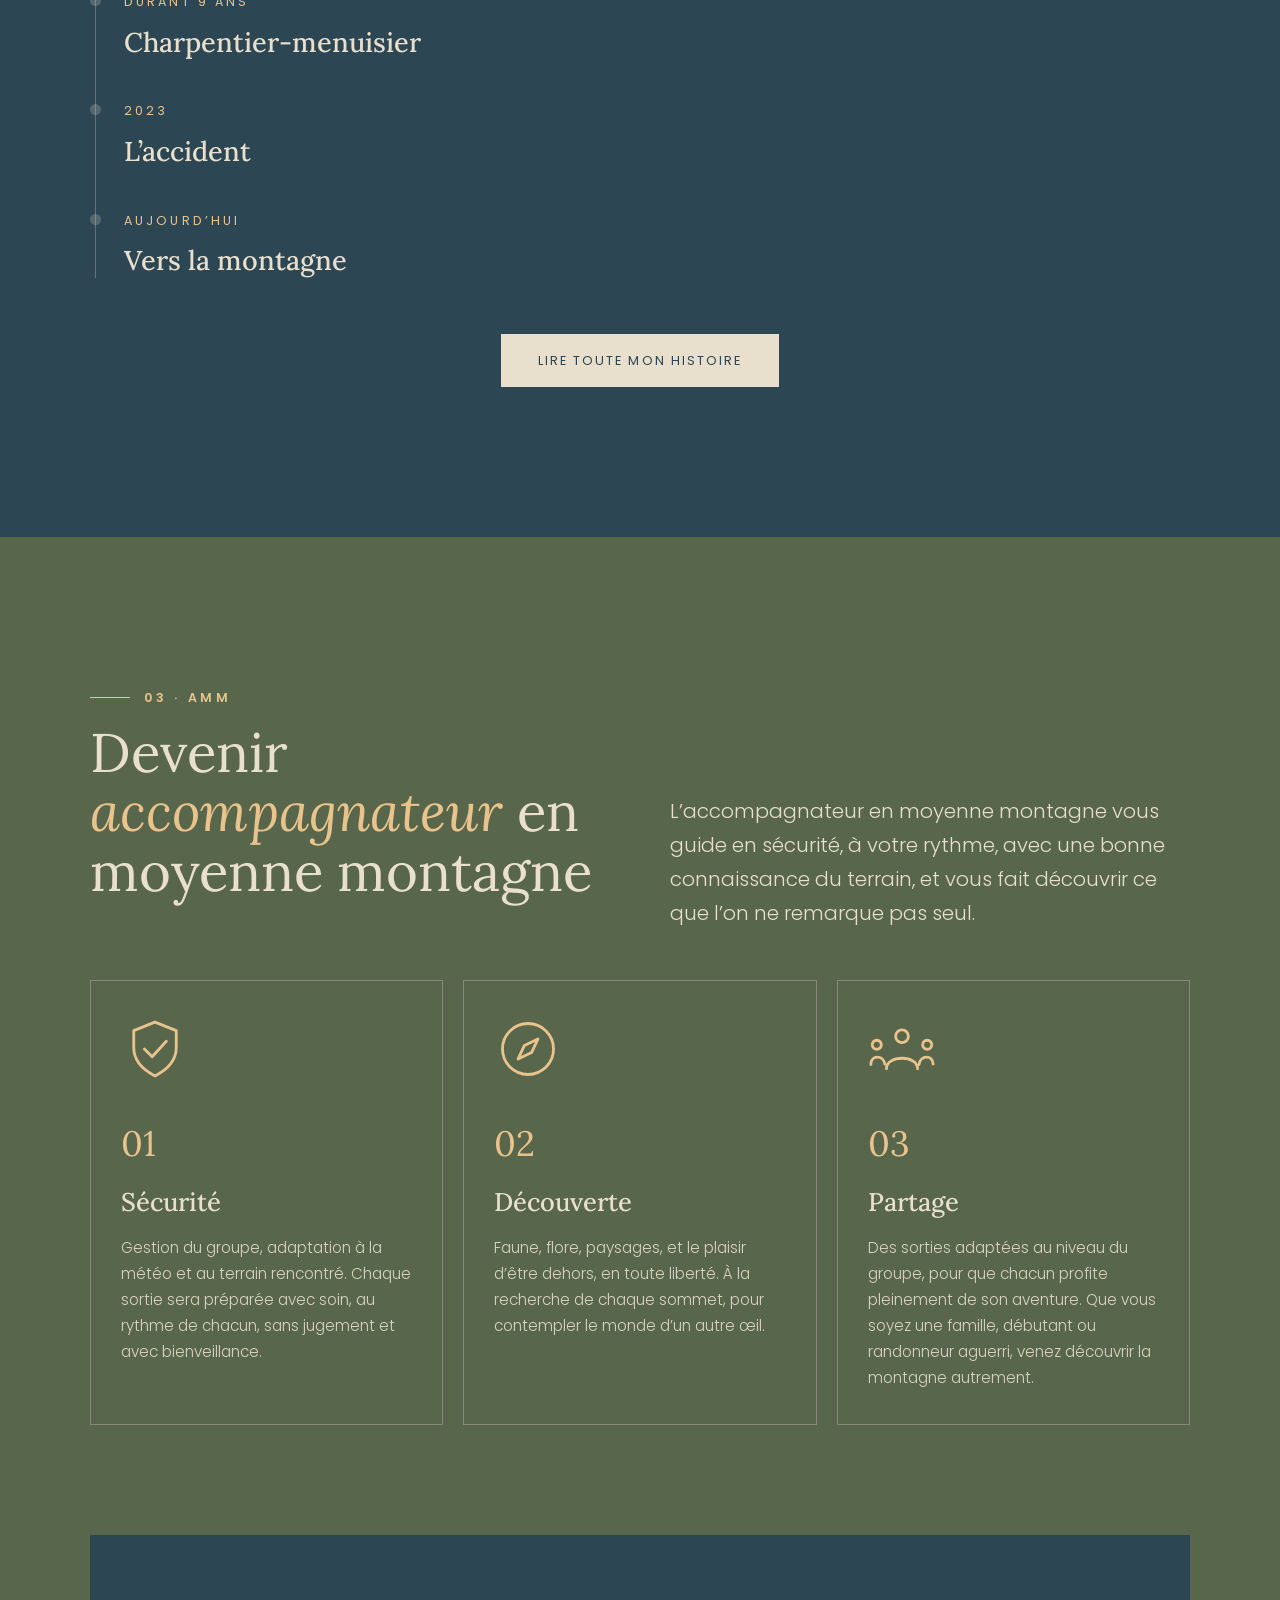
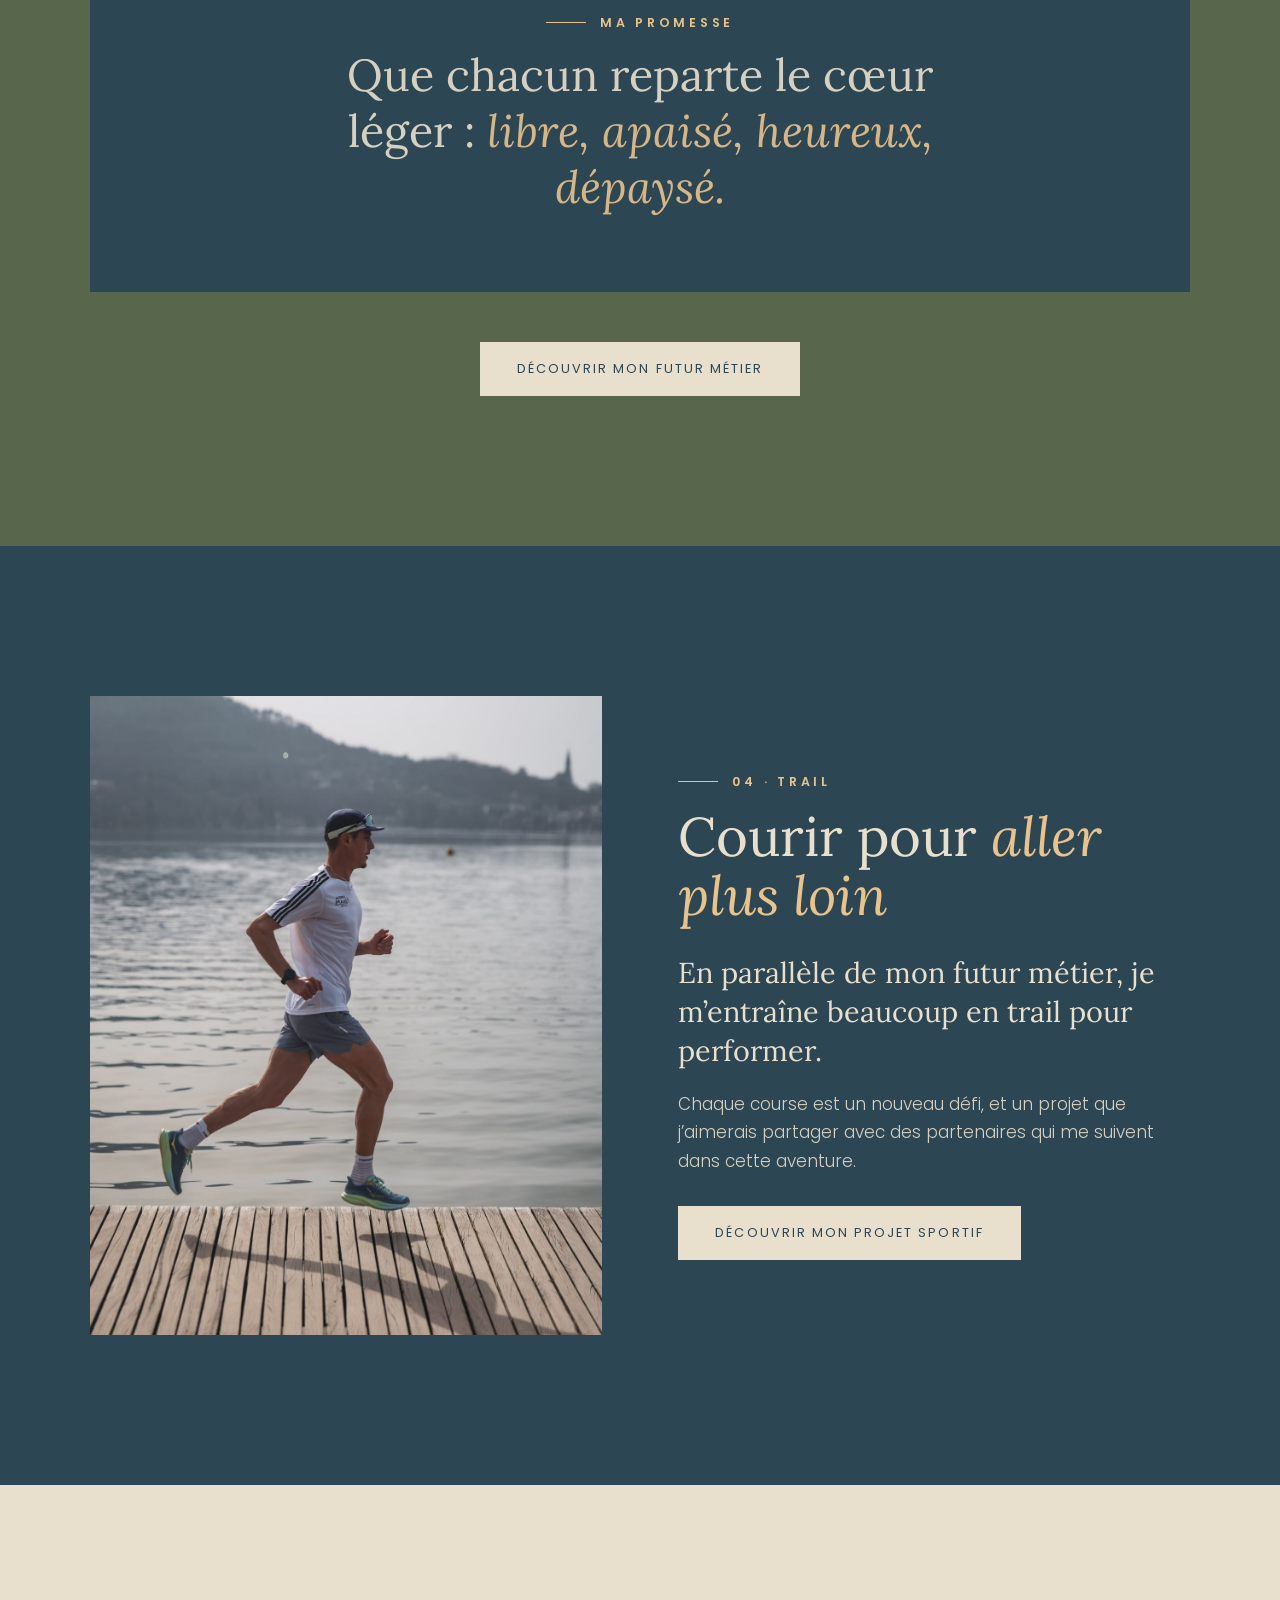
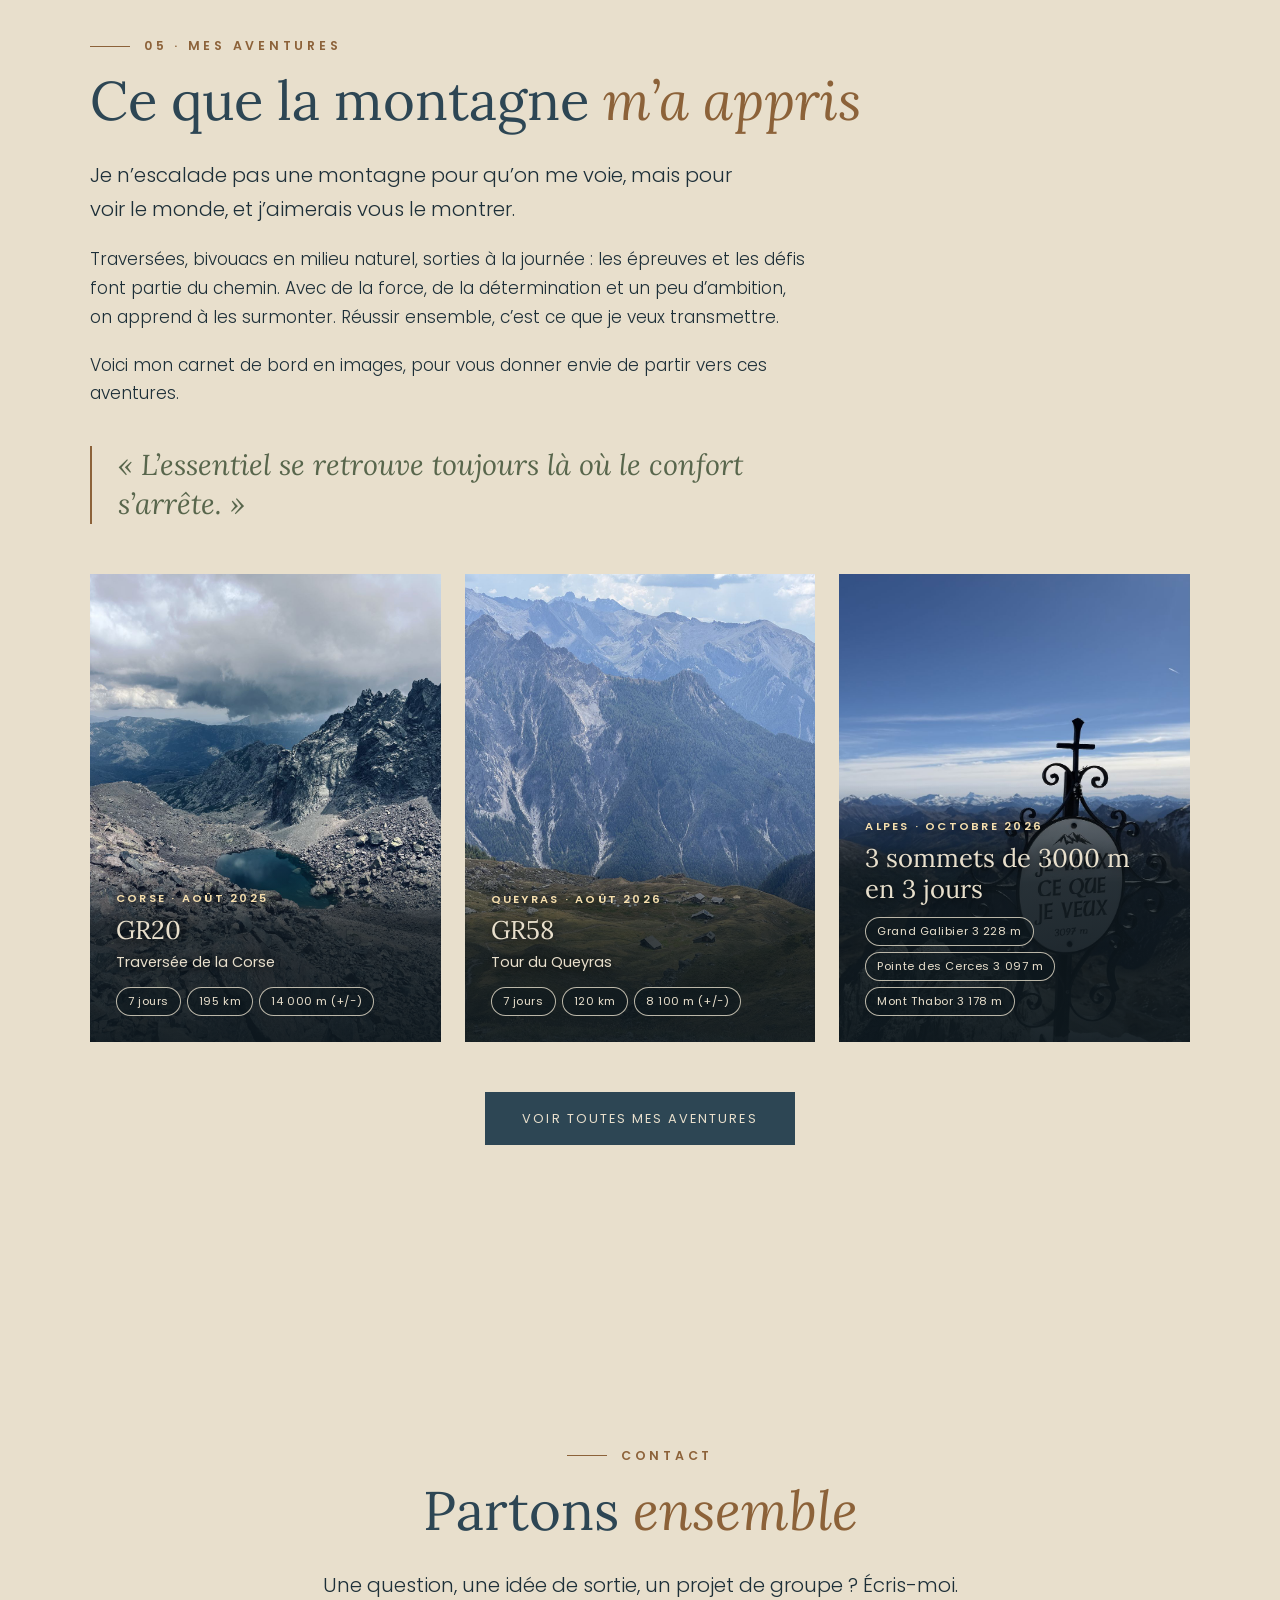
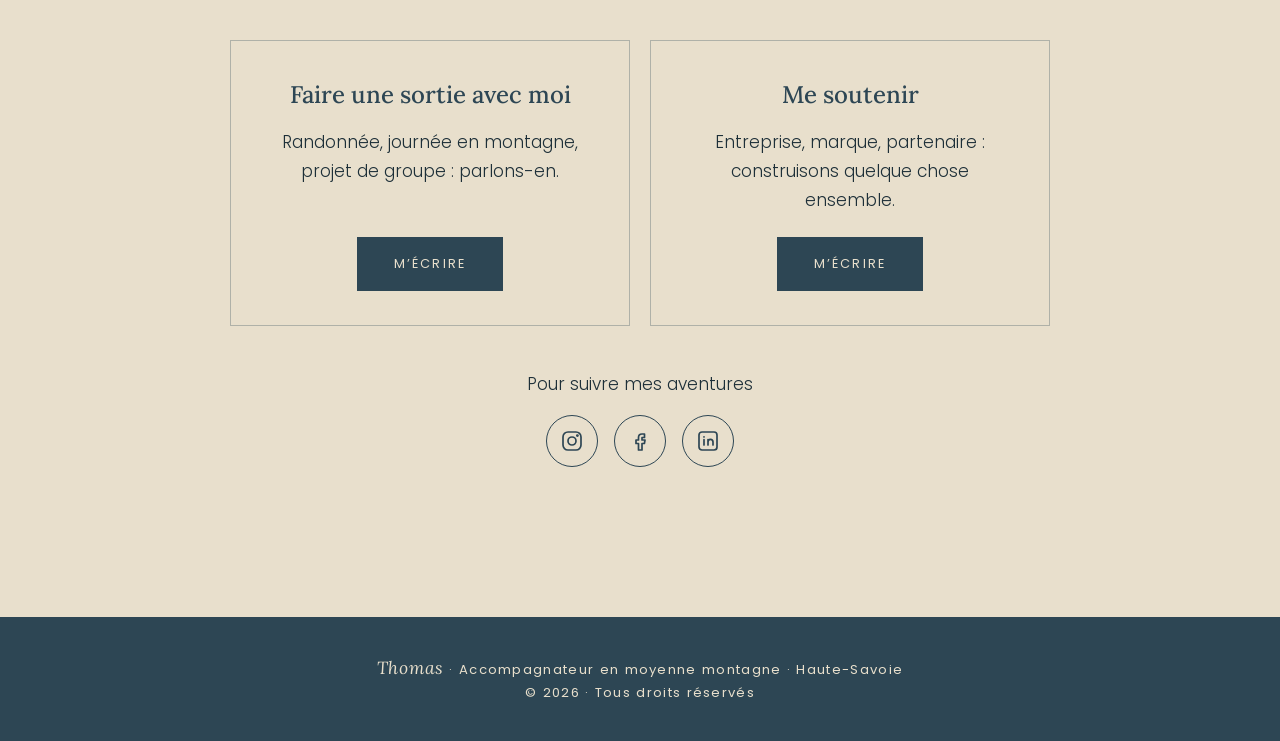
==== commit aa90aa3c: "Accueil : logos Instagram, Facebook, LinkedIn Co-Authored-By: Claude Sonnet 5.5 <noreply@anthropic.c" ====
--- a/index.html
+++ b/index.html
@@ -211,7 +211,14 @@
         <a class="btn" href="mailto:contact@thomasbouchard.com?subject=Partenariat">M’écrire</a>
       </div>
     </div>
-    <p class="contact-insta">Et pour suivre mes aventures : <a href="https://www.instagram.com/lhomme_au_bas/" target="_blank" rel="noopener">Instagram</a></p>
+    <div class="follow reveal">
+      <p>Pour suivre mes aventures</p>
+      <div class="socials">
+        <a href="https://www.instagram.com/lhomme_au_bas/" target="_blank" rel="noopener" aria-label="Instagram"><svg viewBox="0 0 24 24" fill="none" stroke="currentColor" stroke-width="1.7" stroke-linecap="round" stroke-linejoin="round" aria-hidden="true"><rect x="3" y="3" width="18" height="18" rx="5"/><circle cx="12" cy="12" r="4"/><circle cx="17.4" cy="6.6" r=".6" fill="currentColor"/></svg></a>
+        <a href="https://www.facebook.com/share/1CRYhFRqYu/" target="_blank" rel="noopener" aria-label="Facebook"><svg viewBox="0 0 24 24" fill="none" stroke="currentColor" stroke-width="1.7" stroke-linecap="round" stroke-linejoin="round" aria-hidden="true"><path d="M14 8.5h2.5V5H14c-2.2 0-3.5 1.4-3.5 3.5V11H8v3.5h2.5V21H14v-6.5h2.4l.6-3.5H14V9.2c0-.5.3-.7 1-.7z"/></svg></a>
+        <a href="https://www.linkedin.com/in/thomas-bouchard-87187719a" target="_blank" rel="noopener" aria-label="LinkedIn"><svg viewBox="0 0 24 24" fill="none" stroke="currentColor" stroke-width="1.7" stroke-linecap="round" stroke-linejoin="round" aria-hidden="true"><rect x="3" y="3" width="18" height="18" rx="3"/><path d="M8 10.5V16M8 7.8v.1M12 16v-5.5M12 13c0-1.7 1-2.7 2.4-2.7S17 11.2 17 13v3"/></svg></a>
+      </div>
+    </div>
   </div>
 </section>
 
--- a/css/style.css
+++ b/css/style.css
@@ -463,3 +463,11 @@
 @media(min-width:601px) and (max-width:900px){.passions-grid{grid-template-columns:repeat(2,1fr)}}
 
 .amm-offres{scroll-margin-top:70px}
+
+/* Réseaux sociaux (accueil) */
+.follow{margin-top:44px;text-align:center}
+.follow p{font-weight:300;margin-bottom:16px}
+.socials{display:flex;justify-content:center;gap:16px}
+.socials a{width:52px;height:52px;border-radius:50%;border:1px solid var(--nuit);color:var(--nuit);display:grid;place-items:center;transition:background .3s,color .3s,transform .3s}
+.socials a svg{width:24px;height:24px}
+.socials a:hover{background:var(--nuit);color:var(--sable);transform:translateY(-3px)}
